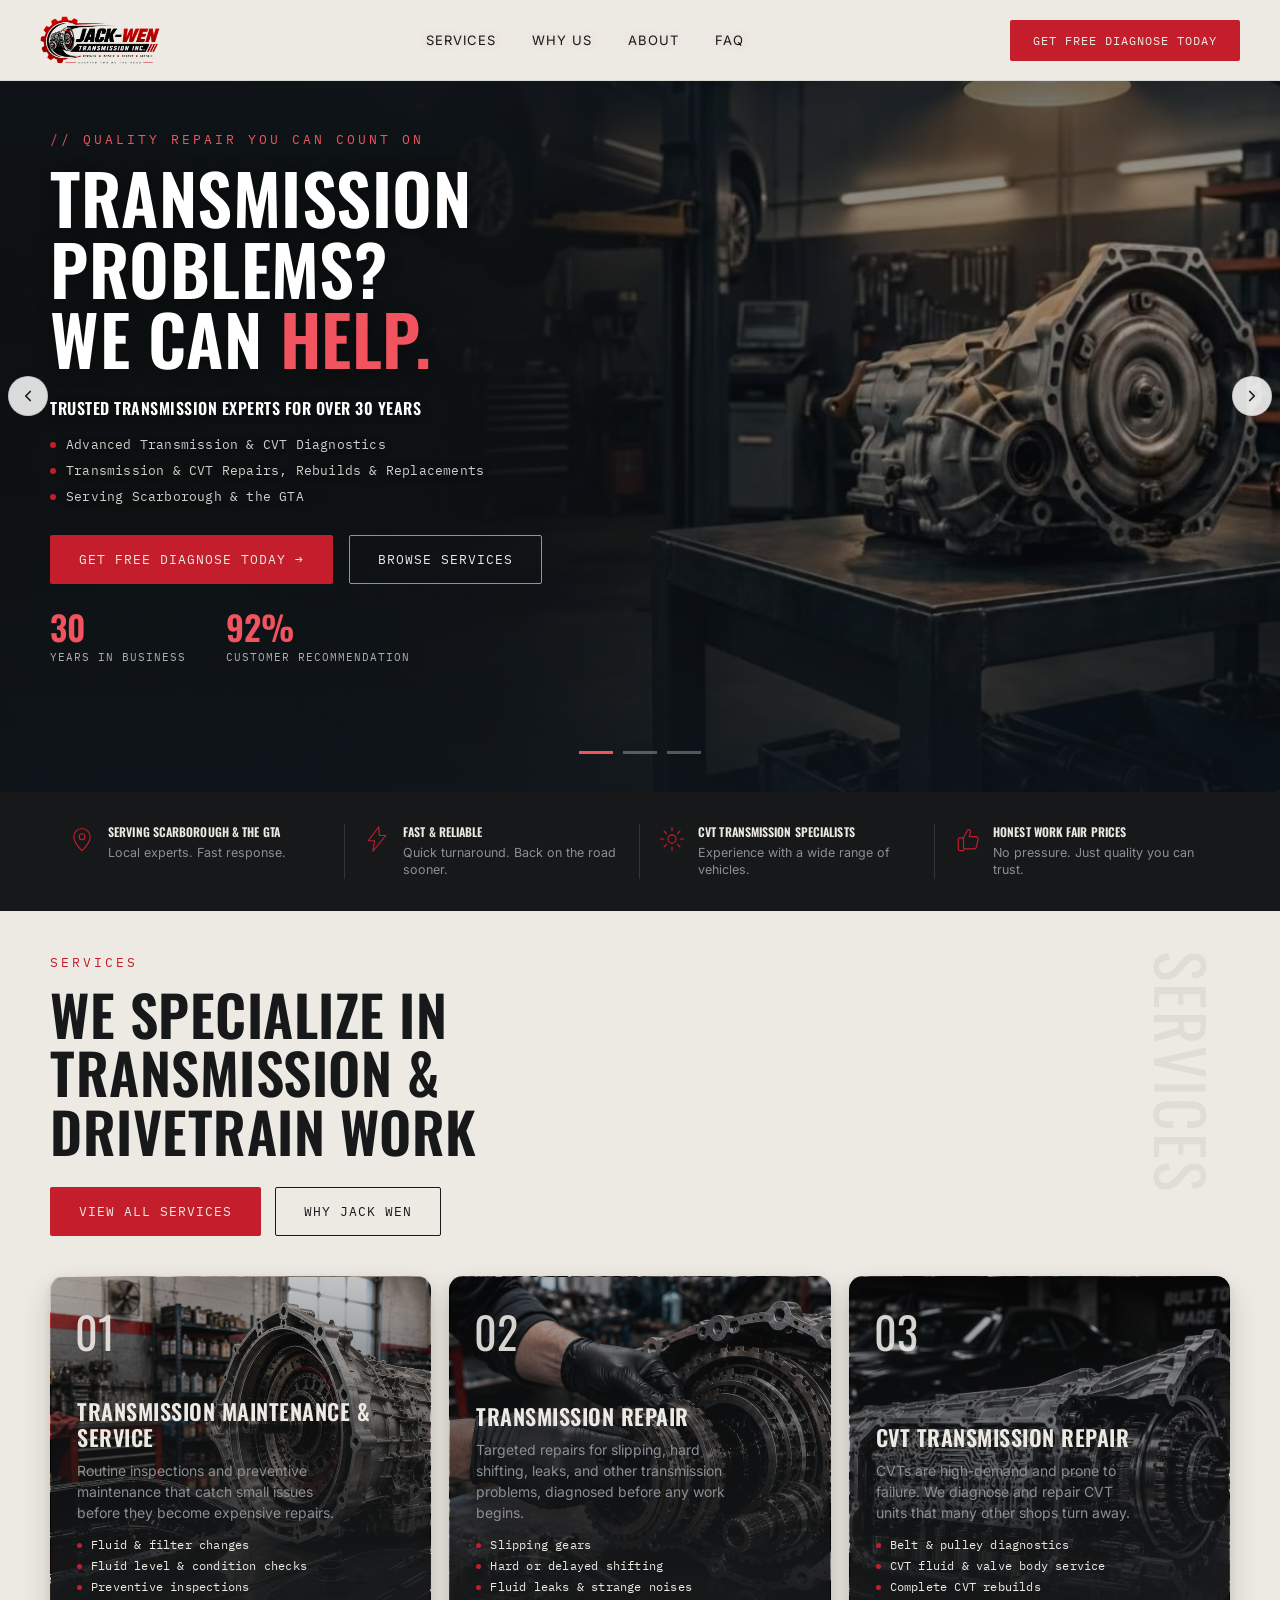
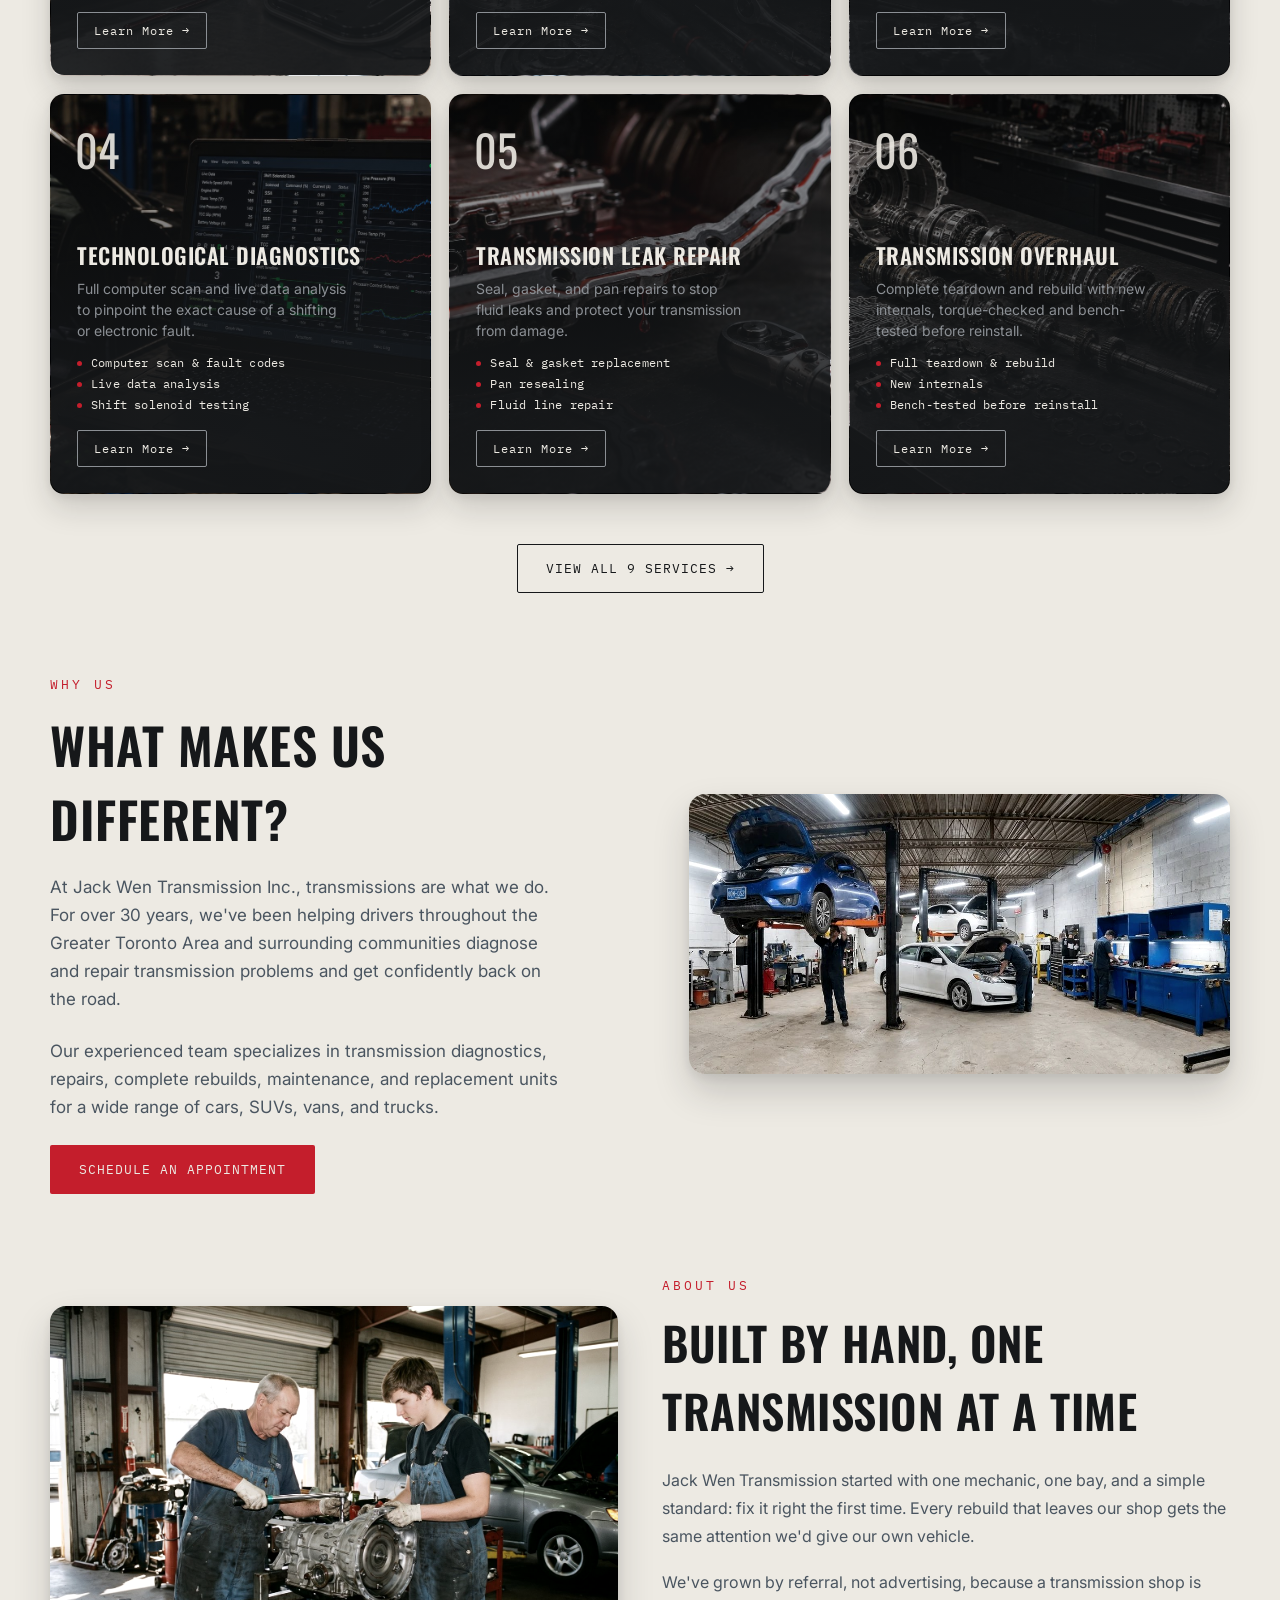
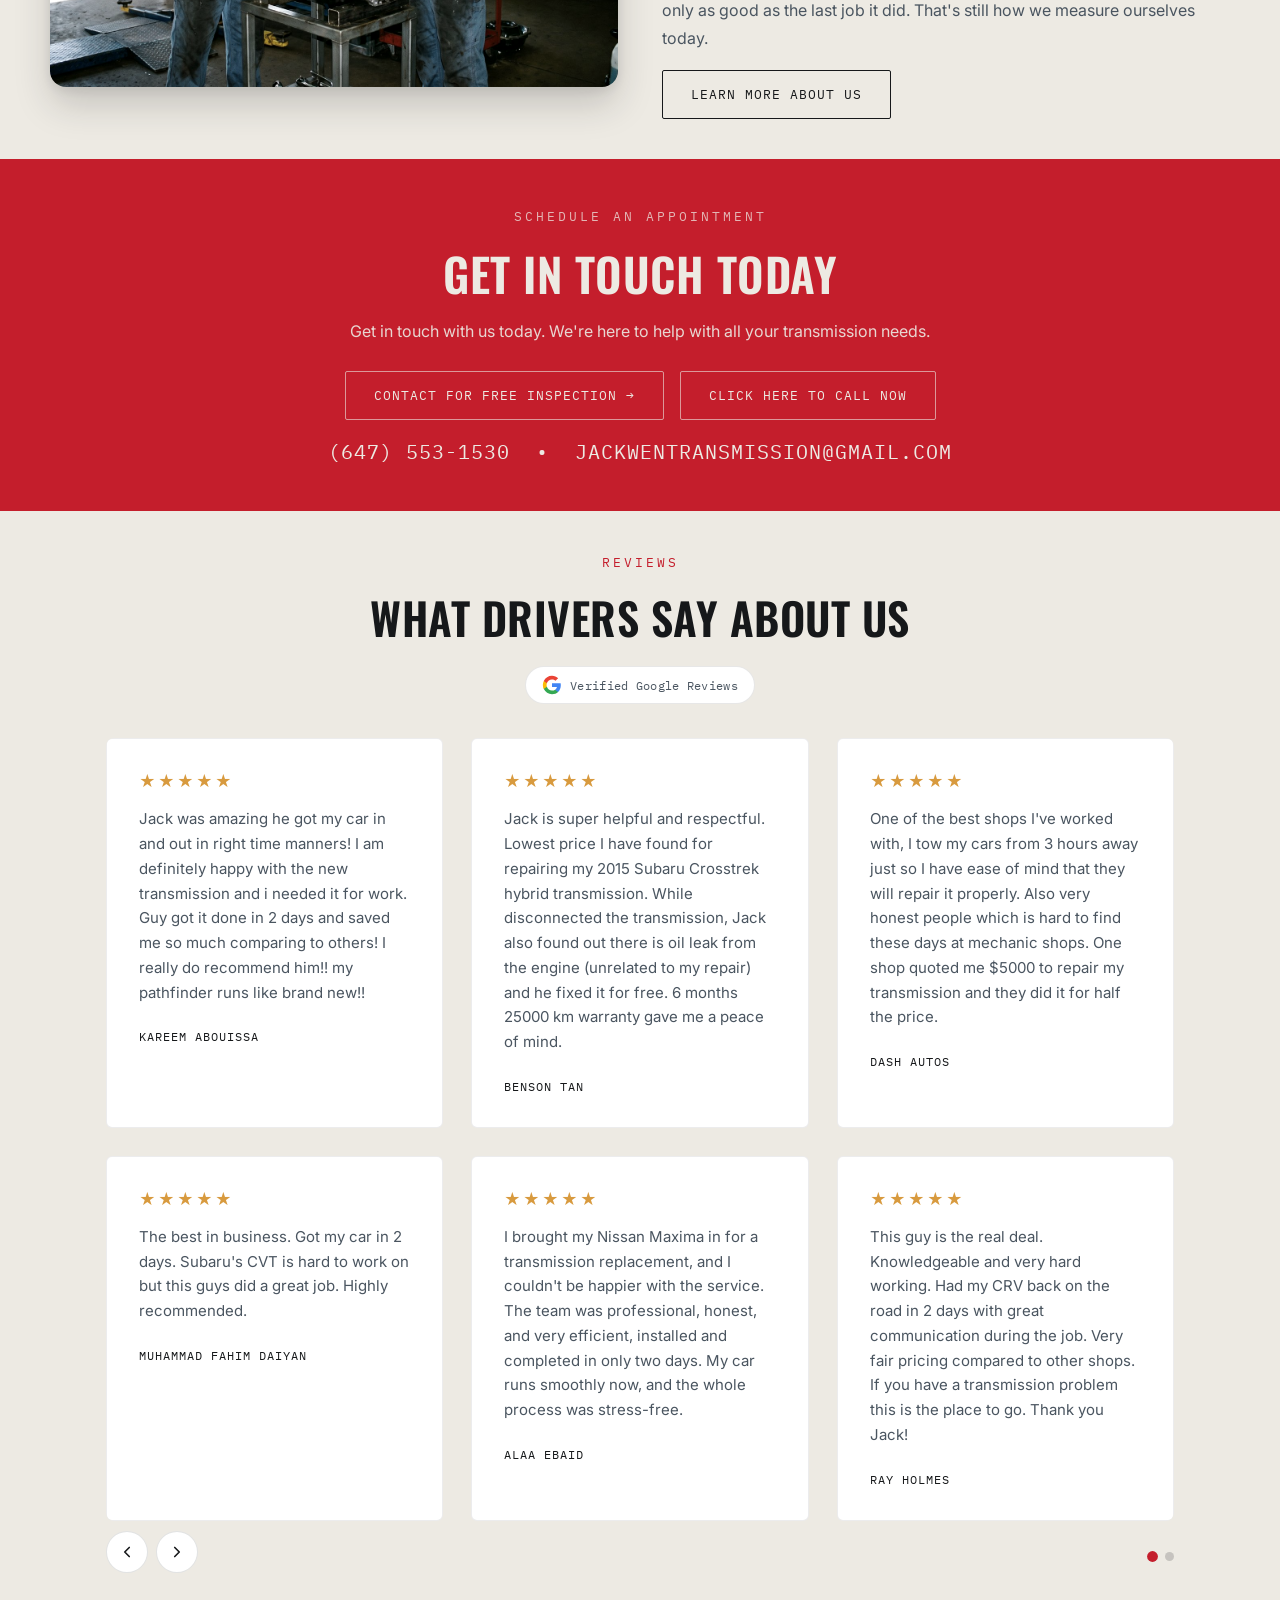
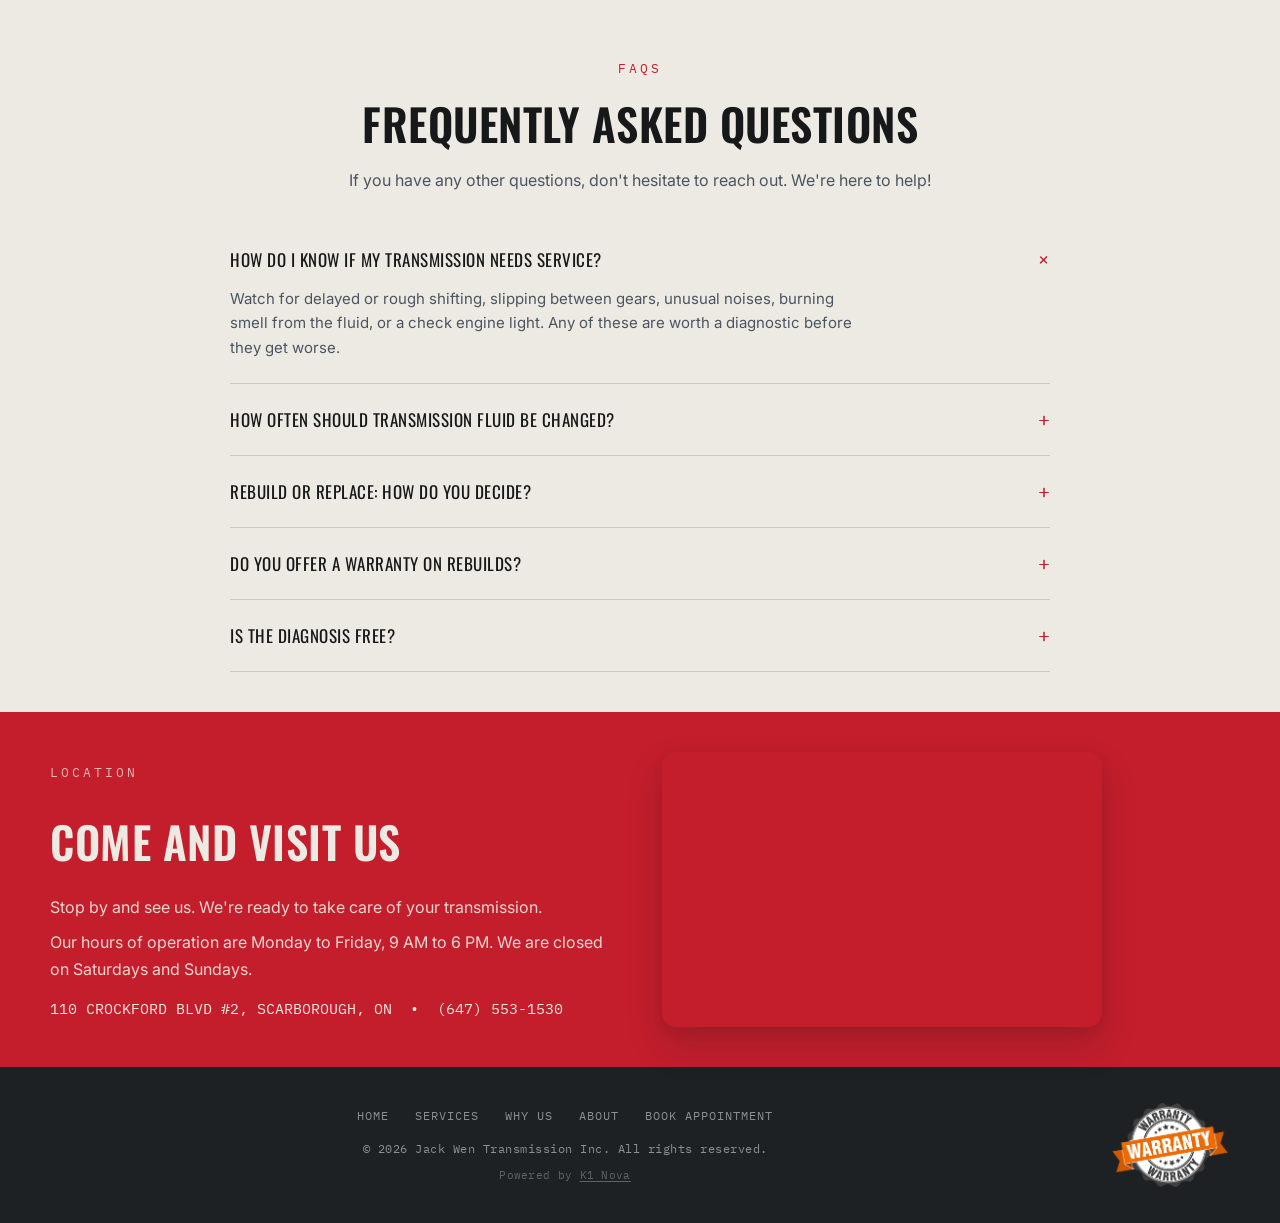
==== index.html @ d297a577 "Redesign trust strip: dark divider layout with icon + heading + description Replaces the red-boxed t" ====
<!DOCTYPE html>
<html lang="en">
<head>
<meta charset="UTF-8">
<meta name="viewport" content="width=device-width, initial-scale=1.0">
<title>Jack Wen Transmission Inc. | Transmission Repair in Scarborough &amp; the GTA</title>
<meta name="description" content="Jack Wen Transmission Inc. provides expert transmission diagnostics, repair, and rebuilds in Scarborough and across the Greater Toronto Area. Over 30 years of trusted service with an in-house warranty.">
<link rel="preconnect" href="https://fonts.googleapis.com">
<link href="https://fonts.googleapis.com/css2?family=Oswald:wght@500;600;700&family=Inter:wght@400;500;600&family=IBM+Plex+Mono:wght@400;500;600&display=swap" rel="stylesheet">
<link rel="stylesheet" href="css/style.css?v=31">
</head>
<body class="home">

<header>
  <div class="logo-mini">
    <a href="index.html"><img src="assets/logo.png" alt="Jack Wen Transmission Inc." class="logo-img"></a>
  </div>
  <nav class="navlinks">
    <a class="navlink" href="services.html">Services</a>
    <a class="navlink" href="why-us.html">Why Us</a>
    <a class="navlink" href="about.html">About</a>
    <a class="navlink" href="#faq">FAQ</a>
      <a class="navlink navlink-cta" href="book-appointment.html">Get Free Diagnose Today</a>
  </nav>
  <a class="btn btn-primary" href="book-appointment.html">Get Free Diagnose Today</a>
  <button class="menu-toggle" aria-label="Toggle menu" aria-expanded="false"><span></span><span></span><span></span></button>
</header>

<!-- ================= HERO ================= -->
<section class="hero">
  <!-- Hero background video: mobile portrait / desktop landscape -->
  <div class="hero-media" aria-hidden="true">
    <video class="hero-video" id="heroVideo"
           autoplay muted loop playsinline webkit-playsinline
           preload="auto" disablepictureinpicture
           poster="assets/hero/jackwen-hero-desktop-poster.jpg">
      <source src="videos/jackwen-hero-mobile.mp4" media="(max-width: 900px) and (orientation: portrait)" type="video/mp4">
      <source src="videos/jackwen-hero-desktop.mp4" type="video/mp4">
    </video>
    <div class="hero-overlay"></div>
  </div>

  <div class="hero-slides">
    <!-- SLIDE 1 — Intro -->
    <div class="hero-slide active">
      <div class="hero-inner">
        <div>
          <span class="eyebrow">// Quality Repair You Can Count On</span>
          <h1 class="hero-title">Transmission problems?<br>We can <span class="accent">help.</span></h1>
          <p class="hero-subtitle">Trusted Transmission Experts For Over 30 Years</p>
          <ul class="hero-bullets">
            <li>Advanced Transmission &amp; CVT Diagnostics</li>
            <li>Transmission &amp; CVT Repairs, Rebuilds &amp; Replacements</li>
            <li>Serving Scarborough &amp; the GTA</li>
          </ul>
          <div class="cta-row">
            <a href="book-appointment.html" class="btn btn-primary">Get Free Diagnose Today &rarr;</a>
            <a href="services.html" class="btn btn-ghost-dark">Browse Services</a>
          </div>
          <div class="hero-stats">
            <div><span class="hero-stat-num">30</span><span class="hero-stat-label">Years in Business</span></div>
            <div><span class="hero-stat-num">92%</span><span class="hero-stat-label">Customer Recommendation</span></div>
          </div>
        </div>
        <div class="stage"></div>
      </div>
    </div>

    <!-- SLIDE 2 — Expert Service -->
    <div class="hero-slide">
      <div class="hero-inner stack">
        <div>
          <span class="eyebrow">// Expert Service</span>
          <h1 class="hero-title">Transmission repairs.<br>Done <span class="accent">right.</span></h1>
          <div class="cta-row">
            <a href="book-appointment.html" class="btn btn-primary">Schedule an Appointment &rarr;</a>
            <a href="services.html" class="btn btn-ghost-dark">Browse Services</a>
          </div>
        </div>
        <div class="hero-points">
          <div class="hero-point">
            <span class="icon"><svg viewBox="0 0 48 48" fill="none" stroke="currentColor" stroke-width="2" stroke-linecap="round" stroke-linejoin="round"><circle cx="24" cy="24" r="18"/><path d="M24 14v10l7 5"/></svg></span>
            <div>
              <h3>30+ Years in the Industry</h3>
              <p>Three decades of hands-on transmission expertise, refined in our own shop.</p>
            </div>
          </div>
          <div class="hero-point">
            <span class="icon"><svg viewBox="0 0 48 48" fill="none" stroke="currentColor" stroke-width="2" stroke-linecap="round" stroke-linejoin="round"><path d="M8 28l3-9a4 4 0 0 1 4-3h18a4 4 0 0 1 4 3l3 9"/><rect x="6" y="28" width="36" height="9" rx="2"/><circle cx="14" cy="37" r="3"/><circle cx="34" cy="37" r="3"/></svg></span>
            <div>
              <h3>All Makes, Models &amp; CVTs</h3>
              <p>Domestic, import, gas, diesel, or CVT. CVTs are high-demand and prone to failure, we specialize in the repairs other shops turn away.</p>
            </div>
          </div>
          <div class="hero-point">
            <span class="icon"><img src="assets/icons/diagnose-icon.png" alt="" class="icon-img"></span>
            <div>
              <h3>Free Diagnosis</h3>
              <p>Every visit starts with a free, no-obligation diagnosis before we recommend any work.</p>
            </div>
          </div>
        </div>
      </div>
    </div>

    <!-- SLIDE 3 — Warranty -->
    <div class="hero-slide">
      <div class="hero-inner stack">
        <img src="assets/badges/warranty-badge.webp" alt="Warranty Badge" class="warranty-badge">
        <div>
          <span class="eyebrow">// Warranty</span>
          <h1 class="hero-title">Work we're proud<br>to stand <span class="accent">behind.</span></h1>
          <p class="hero-subtitle">In-House Warranty. Real Peace of Mind.</p>
          <ul class="hero-bullets">
            <li>Warranty-Backed Transmission Repairs</li>
            <li>Quality Parts &amp; Professional Workmanship</li>
            <li>6-Month / 25,000 KM Warranty Included with Transmission Work</li>
            <li><strong>Ask About Our Extended Warranty Options</strong></li>
          </ul>
          <div class="cta-row">
            <a href="book-appointment.html" class="btn btn-primary">Schedule an Appointment &rarr;</a>
            <a href="services.html" class="btn btn-ghost-dark">Browse Services</a>
          </div>
        </div>
        <div class="hero-points compact">
          <div class="hero-point">
            <span class="icon"><svg viewBox="0 0 48 48" fill="none" stroke="currentColor" stroke-width="2" stroke-linecap="round" stroke-linejoin="round"><path d="M13 6h16l6 6v30a2 2 0 0 1-2 2H13a2 2 0 0 1-2-2V8a2 2 0 0 1 2-2z"/><path d="M29 6v6h6M17 24h14M17 30h14M17 18h7"/></svg></span>
            <div>
              <h3>6 Months / 25,000 KM</h3>
              <p>Standard written warranty on every rebuild.</p>
            </div>
          </div>
          <div class="hero-point">
            <span class="icon"><svg viewBox="0 0 48 48" fill="none" stroke="currentColor" stroke-width="2" stroke-linecap="round" stroke-linejoin="round"><path d="M24 5l15 6v11c0 10-6.5 17-15 21-8.5-4-15-11-15-21V11z"/><path d="M17 24l5 5 9-10"/></svg></span>
            <div>
              <h3>Up to 5 Yrs / 250,000 KM</h3>
              <p>Extended coverage available on request.</p>
            </div>
          </div>
          <div class="hero-point">
            <span class="icon"><svg viewBox="0 0 48 48" fill="none" stroke="currentColor" stroke-width="2" stroke-linecap="round" stroke-linejoin="round"><path d="M4 24s7-13 20-13 20 13 20 13-7 13-20 13S4 24 4 24z"/><circle cx="24" cy="24" r="5"/></svg></span>
            <div>
              <h3>No Surprises</h3>
              <p>Coverage reviewed before any work begins.</p>
            </div>
          </div>
        </div>
      </div>
    </div>
  </div>

  <button class="hero-arrow prev" aria-label="Previous slide"><svg viewBox="0 0 24 24" fill="none" stroke="currentColor" stroke-width="2.2" stroke-linecap="round" stroke-linejoin="round"><path d="M15 6l-6 6 6 6"/></svg></button>
  <button class="hero-arrow next" aria-label="Next slide"><svg viewBox="0 0 24 24" fill="none" stroke="currentColor" stroke-width="2.2" stroke-linecap="round" stroke-linejoin="round"><path d="M9 6l6 6-6 6"/></svg></button>

  <div class="hero-dots">
    <button class="hero-dot active" data-slide="0" aria-label="Slide 1: Introduction"></button>
    <button class="hero-dot" data-slide="1" aria-label="Slide 2: Expert Service"></button>
    <button class="hero-dot" data-slide="2" aria-label="Slide 3: Warranty"></button>
  </div>
</section>

<div class="trust-strip">
  <div class="wrap trust-strip-grid">
    <div class="trust-item">
      <span class="icon"><svg viewBox="0 0 48 48" fill="none" stroke="currentColor" stroke-width="2" stroke-linecap="round" stroke-linejoin="round"><path d="M24 44s14-12.5 14-24A14 14 0 0 0 10 20c0 11.5 14 24 14 24z"/><circle cx="24" cy="20" r="5"/></svg></span>
      <div>
        <h3>Serving Scarborough &amp; the GTA</h3>
        <p>Local experts. Fast response.</p>
      </div>
    </div>
    <div class="trust-item">
      <span class="icon"><svg viewBox="0 0 48 48" fill="none" stroke="currentColor" stroke-width="2" stroke-linecap="round" stroke-linejoin="round"><path d="M27 3L9 27h11l-3 18 22-27H28l-1-15z"/></svg></span>
      <div>
        <h3>Fast &amp; Reliable</h3>
        <p>Quick turnaround. Back on the road sooner.</p>
      </div>
    </div>
    <div class="trust-item">
      <span class="icon"><svg viewBox="0 0 48 48" fill="none" stroke="currentColor" stroke-width="2" stroke-linecap="round" stroke-linejoin="round"><circle cx="24" cy="24" r="7"/><path d="M24 4v6M24 38v6M44 24h-6M10 24H4M37.6 10.4l-4.2 4.2M14.6 33.4l-4.2 4.2M37.6 37.6l-4.2-4.2M14.6 14.6l-4.2-4.2"/></svg></span>
      <div>
        <h3>CVT Transmission Specialists</h3>
        <p>Experience with a wide range of vehicles.</p>
      </div>
    </div>
    <div class="trust-item">
      <span class="icon"><svg viewBox="0 0 48 48" fill="none" stroke="currentColor" stroke-width="2" stroke-linecap="round" stroke-linejoin="round"><path d="M18 44h-6a3 3 0 0 1-3-3V25a3 3 0 0 1 3-3h6M18 22l7-13a3 3 0 0 1 5 3l-2 8h11a4 4 0 0 1 4 5l-3 13a4 4 0 0 1-4 3H18V22z"/></svg></span>
      <div>
        <h3>Honest Work Fair Prices</h3>
        <p>No pressure. Just quality you can trust.</p>
      </div>
    </div>
  </div>
</div>

<!-- ================= SERVICES ================= -->
<section class="section-light" id="services">
  <div class="wrap">
    <div class="services-head">
      <div>
        <span class="eyebrow">Services</span>
        <h2>We specialize in transmission &amp; drivetrain work</h2>
        <div class="btn-row">
          <a href="services.html" class="btn btn-primary">View All Services</a>
          <a href="why-us.html" class="btn btn-ghost-dark">Why Jack Wen</a>
        </div>
      </div>
      <div class="side-label">SERVICES</div>
    </div>

    <div class="service-grid">
      <div class="service-card" style="background-image:url('assets/services/maintenance.jpg')">
        <div class="num">01</div>
        <div class="content">
          <h3>Transmission Maintenance &amp; Service</h3>
          <p>Routine inspections and preventive maintenance that catch small issues before they become expensive repairs.</p>
          <ul class="bullets">
            <li>Fluid &amp; filter changes</li>
            <li>Fluid level &amp; condition checks</li>
            <li>Preventive inspections</li>
          </ul>
          <a class="learn" href="services.html">Learn More &rarr;</a>
        </div>
      </div>
      <div class="service-card" style="background-image:url('assets/services/repair.jpg')">
        <div class="num">02</div>
        <div class="content">
          <h3>Transmission Repair</h3>
          <p>Targeted repairs for slipping, hard shifting, leaks, and other transmission problems, diagnosed before any work begins.</p>
          <ul class="bullets">
            <li>Slipping gears</li>
            <li>Hard or delayed shifting</li>
            <li>Fluid leaks &amp; strange noises</li>
          </ul>
          <a class="learn" href="services.html">Learn More &rarr;</a>
        </div>
      </div>
      <div class="service-card" style="background-image:url('assets/services/performance.jpg')">
        <div class="num">03</div>
        <div class="content">
          <h3>CVT Transmission Repair</h3>
          <p>CVTs are high-demand and prone to failure. We diagnose and repair CVT units that many other shops turn away.</p>
          <ul class="bullets">
            <li>Belt &amp; pulley diagnostics</li>
            <li>CVT fluid &amp; valve body service</li>
            <li>Complete CVT rebuilds</li>
          </ul>
          <a class="learn" href="services.html">Learn More &rarr;</a>
        </div>
      </div>
      <div class="service-card" style="background-image:url('assets/services/diagnostics.jpg')">
        <div class="num">04</div>
        <div class="content">
          <h3>Technological Diagnostics</h3>
          <p>Full computer scan and live data analysis to pinpoint the exact cause of a shifting or electronic fault.</p>
          <ul class="bullets">
            <li>Computer scan &amp; fault codes</li>
            <li>Live data analysis</li>
            <li>Shift solenoid testing</li>
          </ul>
          <a class="learn" href="services.html">Learn More &rarr;</a>
        </div>
      </div>
      <div class="service-card" style="background-image:url('assets/services/leak-repair.jpg')">
        <div class="num">05</div>
        <div class="content">
          <h3>Transmission Leak Repair</h3>
          <p>Seal, gasket, and pan repairs to stop fluid leaks and protect your transmission from damage.</p>
          <ul class="bullets">
            <li>Seal &amp; gasket replacement</li>
            <li>Pan resealing</li>
            <li>Fluid line repair</li>
          </ul>
          <a class="learn" href="services.html">Learn More &rarr;</a>
        </div>
      </div>
      <div class="service-card" style="background-image:url('assets/services/overhaul.jpg')">
        <div class="num">06</div>
        <div class="content">
          <h3>Transmission Overhaul</h3>
          <p>Complete teardown and rebuild with new internals, torque-checked and bench-tested before reinstall.</p>
          <ul class="bullets">
            <li>Full teardown &amp; rebuild</li>
            <li>New internals</li>
            <li>Bench-tested before reinstall</li>
          </ul>
          <a class="learn" href="services.html">Learn More &rarr;</a>
        </div>
      </div>
    </div>
    <div style="text-align:center; margin-top:50px;">
      <a href="services.html" class="btn btn-ghost-dark">View All 9 Services &rarr;</a>
    </div>
  </div>
</section>

<!-- ================= WHY US ================= -->
<section class="why-section" id="why">
  <div class="wrap">
    <div class="why-grid">
      <div class="why-inner">
        <span class="eyebrow">Why Us</span>
        <h2>What makes us different?</h2>
        <p>At Jack Wen Transmission Inc., transmissions are what we do. For over 30 years, we've been helping drivers throughout the Greater Toronto Area and surrounding communities diagnose and repair transmission problems and get confidently back on the road.</p>
        <p>Our experienced team specializes in transmission diagnostics, repairs, complete rebuilds, maintenance, and replacement units for a wide range of cars, SUVs, vans, and trucks.</p>
        <a href="book-appointment.html" class="btn btn-primary">Schedule an Appointment</a>
      </div>
      <div class="why-photo">
        <img src="assets/about/shop-bay.jpg" alt="Jack Wen Transmission shop bay with vehicles on lifts">
      </div>
    </div>
  </div>
</section>

<!-- ================= ABOUT ================= -->
<section class="about" id="about">
  <div class="wrap about-grid">
    <img src="assets/about/team.jpg" alt="Jack Wen Transmission mechanics working on a transmission">
    <div>
      <span class="eyebrow">About Us</span>
      <h2>Built by hand, one transmission at a time</h2>
      <p>Jack Wen Transmission started with one mechanic, one bay, and a simple standard: fix it right the first time. Every rebuild that leaves our shop gets the same attention we'd give our own vehicle.</p>
      <p>We've grown by referral, not advertising, because a transmission shop is only as good as the last job it did. That's still how we measure ourselves today.</p>
      <a href="about.html" class="btn btn-ghost-dark">Learn More About Us</a>
    </div>
  </div>
</section>

<!-- ================= CTA STRIP ================= -->
<section class="cta-strip" id="contact">
  <div class="wrap">
    <span class="eyebrow">Schedule an Appointment</span>
    <h2>Get in touch today</h2>
    <p>Get in touch with us today. We're here to help with all your transmission needs.</p>
    <div class="cta-row" style="justify-content:center;">
      <a href="book-appointment.html" class="btn btn-ghost-light">Contact for Free Inspection &rarr;</a>
      <a href="tel:+16475531530" class="btn btn-ghost-light">Click Here to Call Now</a>
    </div>
    <span class="phone">(647) 553-1530 &nbsp;&bull;&nbsp; JACKWENTRANSMISSION@GMAIL.COM</span>
  </div>
</section>

<!-- ================= REVIEWS ================= -->
<section class="reviews">
  <div class="wrap">
    <div class="reviews-head">
      <span class="eyebrow">Reviews</span>
      <h2>What drivers say about us</h2>
      <div class="google-badge">
        <svg viewBox="0 0 48 48" width="20" height="20"><path fill="#4285F4" d="M45.12 24.5c0-1.56-.14-3.06-.4-4.5H24v8.51h11.84c-.51 2.75-2.06 5.08-4.39 6.64v5.52h7.11c4.16-3.83 6.56-9.47 6.56-16.17z"/><path fill="#34A853" d="M24 46c5.94 0 10.92-1.97 14.56-5.33l-7.11-5.52c-1.97 1.32-4.49 2.1-7.45 2.1-5.73 0-10.58-3.87-12.31-9.07H4.34v5.7C7.96 41.07 15.4 46 24 46z"/><path fill="#FBBC05" d="M11.69 28.18C11.25 26.86 11 25.45 11 24s.25-2.86.69-4.18v-5.7H4.34C2.85 17.09 2 20.45 2 24s.85 6.91 2.34 9.88l7.35-5.7z"/><path fill="#EA4335" d="M24 10.75c3.23 0 6.13 1.11 8.41 3.29l6.31-6.31C34.91 4.18 29.93 2 24 2 15.4 2 7.96 6.93 4.34 14.12l7.35 5.7c1.73-5.2 6.58-9.07 12.31-9.07z"/></svg>
        <span>Verified Google Reviews</span>
      </div>
    </div>
    <div class="reviews-slider">
      <div class="reviews-track">
        <div class="reviews-slide active">
          <div class="reviews-grid">
            <div class="review-card">
              <div class="stars">&#9733;&#9733;&#9733;&#9733;&#9733;</div>
              <p>Jack was amazing he got my car in and out in right time manners! I am definitely happy with the new transmission and i needed it for work. Guy got it done in 2 days and saved me so much comparing to others! I really do recommend him!! my pathfinder runs like brand new!!</p>
              <span class="reviewer">Kareem Abouissa</span>
            </div>
            <div class="review-card">
              <div class="stars">&#9733;&#9733;&#9733;&#9733;&#9733;</div>
              <p>Jack is super helpful and respectful. Lowest price I have found for repairing my 2015 Subaru Crosstrek hybrid transmission. While disconnected the transmission, Jack also found out there is oil leak from the engine (unrelated to my repair) and he fixed it for free. 6 months 25000 km warranty gave me a peace of mind.</p>
              <span class="reviewer">Benson Tan</span>
            </div>
            <div class="review-card">
              <div class="stars">&#9733;&#9733;&#9733;&#9733;&#9733;</div>
              <p>One of the best shops I've worked with, I tow my cars from 3 hours away just so I have ease of mind that they will repair it properly. Also very honest people which is hard to find these days at mechanic shops. One shop quoted me $5000 to repair my transmission and they did it for half the price.</p>
              <span class="reviewer">Dash Autos</span>
            </div>
            <div class="review-card">
              <div class="stars">&#9733;&#9733;&#9733;&#9733;&#9733;</div>
              <p>The best in business. Got my car in 2 days. Subaru's CVT is hard to work on but this guys did a great job. Highly recommended.</p>
              <span class="reviewer">Muhammad Fahim Daiyan</span>
            </div>
            <div class="review-card">
              <div class="stars">&#9733;&#9733;&#9733;&#9733;&#9733;</div>
              <p>I brought my Nissan Maxima in for a transmission replacement, and I couldn't be happier with the service. The team was professional, honest, and very efficient, installed and completed in only two days. My car runs smoothly now, and the whole process was stress-free.</p>
              <span class="reviewer">Alaa Ebaid</span>
            </div>
            <div class="review-card">
              <div class="stars">&#9733;&#9733;&#9733;&#9733;&#9733;</div>
              <p>This guy is the real deal. Knowledgeable and very hard working. Had my CRV back on the road in 2 days with great communication during the job. Very fair pricing compared to other shops. If you have a transmission problem this is the place to go. Thank you Jack!</p>
              <span class="reviewer">Ray Holmes</span>
            </div>
          </div>
        </div>
        <div class="reviews-slide">
          <div class="reviews-grid">
            <div class="review-card">
              <div class="stars">&#9733;&#9733;&#9733;&#9733;&#9733;</div>
              <p>Looking for a replacement or rebuild of our transmission and was getting pricing starting at $4500 to over $7000. Jack was able to rebuild it for around $3000. Fantastic service, always responsive to calls.</p>
              <span class="reviewer">Computer Doctors on Call Ltd.</span>
            </div>
            <div class="review-card">
              <div class="stars">&#9733;&#9733;&#9733;&#9733;&#9733;</div>
              <p>Jack is a very trustworthy individual! I had brought in my Toyota CHR which I had replaced my transmission with another company but still had issues. After getting it replaced again with Jack, my car has no more issues. He had even offered me warranty and a very reasonable price. I totally recommend anyone to go see Jack as quality is guaranteed.</p>
              <span class="reviewer">Sangar Somu</span>
            </div>
            <div class="review-card">
              <div class="stars">&#9733;&#9733;&#9733;&#9733;&#9733;</div>
              <p>Best transmission shop I've dealt with. When I needed a new transmission for my Honda, they kept me updated every step of the way with constant reassurance and clear communication. They got the job done fast and properly. Honestly, this is the best team out there.</p>
              <span class="reviewer">Armaan Khokhar</span>
            </div>
            <div class="review-card">
              <div class="stars">&#9733;&#9733;&#9733;&#9733;&#9733;</div>
              <p>I towed my car from Ottawa to Scarborough, with hesitation and doubt. But I was wrong and they called me in 2 days and my car was done and ready for pick up. It's been 4 months now and my car is driving like new still. Thank you and highly recommend this garage.</p>
              <span class="reviewer">Cerisse Pradas</span>
            </div>
            <div class="review-card">
              <div class="stars">&#9733;&#9733;&#9733;&#9733;&#9733;</div>
              <p>Jack is amazing to deal with, I had a whole situation where I got the transmission rebuilt and still had codes. Jack was able to figure it's the ECM, and I had a very unique 2004 Lexus LS430. The ECM was impossible to get, but Jack took care of it and got my car fixed. 100% recommend.</p>
              <span class="reviewer">Anmol Pathan</span>
            </div>
            <div class="review-card">
              <div class="stars">&#9733;&#9733;&#9733;&#9733;&#9733;</div>
              <p>Dealing online from Ottawa to have my Toyota 4Runner transmission replaced, they were very helpful, had my car towed there with minimum cost, and the shop is very knowledgeable and professional. The garage is very clean and the mechanics work very efficiently. Highly recommended!</p>
              <span class="reviewer">Vu Kieu</span>
            </div>
          </div>
        </div>
      </div>
      <button class="reviews-arrow prev" aria-label="Previous reviews"><svg viewBox="0 0 24 24" fill="none" stroke="currentColor" stroke-width="2.2" stroke-linecap="round" stroke-linejoin="round"><path d="M15 6l-6 6 6 6"/></svg></button>
      <button class="reviews-arrow next" aria-label="Next reviews"><svg viewBox="0 0 24 24" fill="none" stroke="currentColor" stroke-width="2.2" stroke-linecap="round" stroke-linejoin="round"><path d="M9 6l6 6-6 6"/></svg></button>
      <div class="reviews-dots">
        <button class="reviews-dot active" data-slide="0" aria-label="Reviews page 1"></button>
        <button class="reviews-dot" data-slide="1" aria-label="Reviews page 2"></button>
      </div>
    </div>
  </div>
</section>

<!-- ================= FAQ ================= -->
<section class="faq" id="faq">
  <div class="wrap">
    <div class="faq-head">
      <span class="eyebrow">FAQs</span>
      <h2>Frequently asked questions</h2>
      <p>If you have any other questions, don't hesitate to reach out. We're here to help!</p>
    </div>
    <div class="faq-list">
      <div class="faq-item open">
        <div class="faq-q"><span>How do I know if my transmission needs service?</span><span class="plus">+</span></div>
        <div class="faq-a"><p>Watch for delayed or rough shifting, slipping between gears, unusual noises, burning smell from the fluid, or a check engine light. Any of these are worth a diagnostic before they get worse.</p></div>
      </div>
      <div class="faq-item">
        <div class="faq-q"><span>How often should transmission fluid be changed?</span><span class="plus">+</span></div>
        <div class="faq-a"><p>Most vehicles need a fluid change every 50,000 to 100,000 km, but it varies by make, model, and driving conditions. Check your owner's manual or ask us to check your specific interval.</p></div>
      </div>
      <div class="faq-item">
        <div class="faq-q"><span>Rebuild or replace: how do you decide?</span><span class="plus">+</span></div>
        <div class="faq-a"><p>It depends on the extent of the damage, your vehicle's age and value, and cost comparison. We'll walk you through both options with real numbers before any work starts.</p></div>
      </div>
      <div class="faq-item">
        <div class="faq-q"><span>Do you offer a warranty on rebuilds?</span><span class="plus">+</span></div>
        <div class="faq-a"><p>Yes, every rebuild comes with a written 6 months / 25,000 km parts and labor warranty, standard. We guarantee our service and work, and extended coverage up to 5 years / 250,000 km is available for added peace of mind.</p></div>
      </div>
      <div class="faq-item">
        <div class="faq-q"><span>Is the diagnosis free?</span><span class="plus">+</span></div>
        <div class="faq-a"><p>Yes, every visit starts with a free, no-obligation diagnosis. We identify the problem and explain your options before any work ever begins.</p></div>
      </div>
    </div>
  </div>
</section>

<!-- ================= LOCATION ================= -->
<section class="location">
  <div class="wrap location-grid">
    <div class="location-copy">
      <span class="eyebrow">Location</span>
      <h2>Come and visit us</h2>
      <p>Stop by and see us. We're ready to take care of your transmission.</p>
      <p>Our hours of operation are Monday to Friday, 9 AM to 6 PM. We are closed on Saturdays and Sundays.</p>
      <div class="addr">110 CROCKFORD BLVD #2, SCARBOROUGH, ON &nbsp;&bull;&nbsp; (647) 553-1530</div>
    </div>
    <div class="map-embed">
      <iframe src="https://www.google.com/maps/embed?pb=!1m18!1m12!1m3!1d6380.250956391707!2d-79.2908175!3d43.744367200000006!2m3!1f0!2f0!3f0!3m2!1i1024!2i768!4f13.1!3m3!1m2!1s0x89d4cdfffa9256d7%3A0x70da07382c6c165b!2s110%20Crockford%20Blvd%20%232%2C%20Scarborough%2C%20ON%20M1R%203C3!5e1!3m2!1sen!2sca!4v1787173967668!5m2!1sen!2sca" style="border:0;" allowfullscreen="" loading="lazy" referrerpolicy="strict-origin-when-cross-origin" title="Jack Wen Transmission Inc. location map"></iframe>
    </div>
  </div>
</section>

<footer>
  <div class="wrap footer-inner">
    <div class="footer-main">
      <div class="footer-links">
        <a href="index.html">Home</a>
        <a href="services.html">Services</a>
        <a href="why-us.html">Why Us</a>
        <a href="about.html">About</a>
        <a href="book-appointment.html">Book Appointment</a>
      </div>
      <div>&copy; 2026 Jack Wen Transmission Inc. All rights reserved.</div>
      <div class="footer-credit">Powered by <a href="https://k1nova.com" target="_blank" rel="noopener noreferrer">K1 Nova</a></div>
    </div>
    <img src="assets/badges/warranty-badge.webp" alt="Warranty Badge" class="footer-badge">
  </div>
</footer>

<script src="js/header.js?v=3"></script>
<script src="js/reveal.js"></script>
<script src="js/hero-slider.js?v=3"></script>
<script src="js/reviews-slider.js"></script>
<script src="js/script.js?v=3"></script>
</body>
</html>
---- css/style.css ----
:root{
    --graphite:#16181A;
    --graphite-2:#1E2124;
    --chrome:#EDEAE3;
    --red:#C41E2C;
    --amber:#D89A3E;
    --steel:#4A5560;
    --steel-light:#8B8F94;
  }
  *{box-sizing:border-box; margin:0; padding:0;}
  html{scroll-behavior:smooth;}
  body{background:var(--chrome); color:var(--graphite); font-family:'Inter',sans-serif; overflow-x:hidden;}
  a{color:inherit; text-decoration:none;}
  img{max-width:100%; display:block;}
  h1,h2,h3{font-family:'Oswald'; font-weight:600; text-transform:uppercase; letter-spacing:0.5px;}
  .eyebrow{font-family:'IBM Plex Mono'; font-size:13px; letter-spacing:3px; text-transform:uppercase; color:var(--red); margin-bottom:14px; display:inline-block;}
  .wrap{width:100%; margin:0 auto; padding:0 50px;}
  .btn{font-family:'IBM Plex Mono'; font-size:13px; letter-spacing:1px; text-transform:uppercase; padding:15px 28px; display:inline-flex; align-items:center; gap:10px; border-radius:2px; border:1px solid transparent; cursor:pointer; transition:opacity .2s;}
  .btn:hover{opacity:0.85;}
  .btn-primary{background:var(--red); color:var(--chrome);}
  .btn-ghost-dark{border-color:var(--graphite); color:var(--graphite);}
  .btn-ghost-light{border-color:var(--steel-light); color:var(--chrome);}

  /* ---------------- HEADER ---------------- */
  header{
    position:fixed; top:0; left:0; right:0; z-index:100;
    display:grid; grid-template-columns:auto 1fr auto; align-items:center; gap:24px;
    padding:16px 40px;
    background:var(--chrome);
    border-bottom:1px solid rgba(22,24,26,0.08);
    transition:transform 0.35s ease;
  }
  header.header-hidden{transform:translateY(-100%);}
  .logo-mini{display:flex; align-items:center; gap:10px;}
  .logo-img{height:48px; width:auto;}
  nav.navlinks{display:flex; align-items:center; justify-content:center; gap:36px;}
  nav.navlinks a.navlink{font-size:13px; letter-spacing:1px; color:var(--graphite); text-transform:uppercase; text-shadow:0 0 10px rgba(196,30,44,0.18); transition:color .2s, text-shadow .2s;}
  nav.navlinks a.navlink:hover{color:var(--red); text-shadow:0 0 14px rgba(196,30,44,0.45);}
  header .btn-primary{padding:12px 22px; font-size:12px; justify-self:end;}
  .navlink-cta{display:none;}
  .menu-toggle{display:none; width:30px; height:20px; position:relative; background:none; border:none; cursor:pointer; padding:0; z-index:101;}
  .menu-toggle span{display:block; position:absolute; left:0; width:100%; height:2px; background:var(--graphite); transition:transform .25s ease, opacity .2s ease;}
  .menu-toggle span:nth-child(1){top:0;}
  .menu-toggle span:nth-child(2){top:9px;}
  .menu-toggle span:nth-child(3){top:18px;}
  .menu-toggle.active span:nth-child(1){transform:translateY(9px) rotate(45deg);}
  .menu-toggle.active span:nth-child(2){opacity:0;}
  .menu-toggle.active span:nth-child(3){transform:translateY(-9px) rotate(-45deg);}

  /* ---------------- HERO ---------------- */
  .hero{
    position:relative; min-height:88vh; background:var(--graphite); overflow:hidden;
    display:flex; align-items:center;
  }
  .hero-bg{
    position:absolute; inset:0;
    background: radial-gradient(ellipse at 78% 55%, #ffffff 0%, var(--chrome) 65%);
  }

  /* Full-bleed hero background video + readability overlay */
  .hero-media{position:absolute; inset:0; z-index:0; overflow:hidden; background:var(--graphite);}
  .hero-video{
    display:block; width:100%; height:100%;
    object-fit:cover; object-position:center center;
  }
  .hero-overlay{
    position:absolute; inset:0; pointer-events:none;
    background:
      linear-gradient(180deg, rgba(16,24,32,0.55) 0%, rgba(16,24,32,0) 30%, rgba(16,24,32,0) 62%, rgba(16,24,32,0.55) 100%),
      linear-gradient(90deg, rgba(14,16,18,0.90) 0%, rgba(14,16,18,0.80) 38%, rgba(14,16,18,0.44) 62%, rgba(14,16,18,0.32) 100%);
  }

  /* Hero copy sits on dark footage now — lift it off the background */
  .hero .eyebrow{color:#F2545F;}
  .hero h1.hero-title{color:#fff; text-shadow:0 2px 18px rgba(0,0,0,0.45);}
  .hero h1.hero-title .accent{color:#F2545F;}
  .hero .hero-subtitle{color:#fff; text-shadow:0 1px 10px rgba(0,0,0,0.4);}
  .hero .hero-sub{color:rgba(237,234,227,0.88);}
  .hero .hero-bullets li{color:rgba(237,234,227,0.88); text-shadow:0 1px 8px rgba(0,0,0,0.4);}
  .hero .hero-bullets li strong{color:#fff;}
  .hero .hero-stats .hero-stat-num{color:#F2545F;}
  .hero .hero-stats .hero-stat-label{color:rgba(237,234,227,0.72);}
  .hero .btn-ghost-dark{border-color:rgba(237,234,227,0.6); color:var(--chrome);}
  .hero .btn-ghost-dark:hover{background:rgba(237,234,227,0.12); border-color:var(--chrome);}
  .hero-inner{
    position:relative; z-index:2; width:100%; margin:0 auto; padding:0 50px;
    display:grid; grid-template-columns:1.05fr 1fr; align-items:center; gap:20px;
  }
  h1.hero-title{color:var(--graphite); font-size:clamp(42px,5.4vw,74px); line-height:1.02; margin-bottom:22px;}
  h1.hero-title .accent{color:var(--red);}
  .hero-sub{color:var(--steel); font-size:17px; line-height:1.65; max-width:440px; margin-bottom:34px;}
  .hero-subtitle{font-family:'Oswald'; font-weight:600; text-transform:uppercase; letter-spacing:0.5px; font-size:16px; color:var(--graphite); margin-bottom:16px;}
  .hero-bullets{list-style:none; margin:0 0 30px; padding:0; display:flex; flex-direction:column; gap:9px; max-width:460px;}
  .hero-bullets li{display:flex; align-items:baseline; gap:10px; font-family:'IBM Plex Mono'; font-size:13px; letter-spacing:0.2px; color:var(--steel);}
  .hero-bullets li::before{content:''; width:6px; height:6px; background:var(--red); border-radius:50%; flex-shrink:0; transform:translateY(-1px);}
  .hero-bullets li strong{font-weight:600; color:var(--graphite);}
  .cta-row{display:flex; gap:16px; flex-wrap:wrap;}
  .hero-stats{display:flex; gap:40px; margin-top:26px;}
  .hero-stats .hero-stat-num{display:block; font-family:'Oswald'; font-weight:600; font-size:34px; color:var(--red); line-height:1;}
  .hero-stats .hero-stat-label{display:block; font-family:'IBM Plex Mono'; font-size:11px; letter-spacing:1px; text-transform:uppercase; color:var(--steel); margin-top:6px;}

  .stage{position:relative; height:460px;}

  .scroll-cue{position:absolute; bottom:26px; left:50%; transform:translateX(-50%); font-family:'IBM Plex Mono'; font-size:11px; letter-spacing:2px; color:var(--steel); display:flex; flex-direction:column; align-items:center; gap:8px;}
  .scroll-cue .bar{width:1px; height:34px; background:linear-gradient(var(--red),transparent);}

  /* ---------------- HERO SLIDES (manual carousel) ---------------- */
  .hero-slide{position:absolute; inset:0; z-index:2; display:flex; align-items:center; opacity:0; visibility:hidden; transform:translateX(0); transition:opacity .6s ease, transform .6s ease;}
  .hero-slide.active{opacity:1; visibility:visible; transform:translateX(0); z-index:3;}
  .hero-slide.enter-right{visibility:visible; opacity:0; transform:translateX(70px); transition:none;}
  .hero-slide.enter-left{visibility:visible; opacity:0; transform:translateX(-70px); transition:none;}
  .hero-slide.leave-left{visibility:visible; opacity:0; transform:translateX(-70px);}
  .hero-slide.leave-right{visibility:visible; opacity:0; transform:translateX(70px);}
  @media (prefers-reduced-motion: reduce){ .hero-slide{transition:opacity .3s ease; transform:none !important;} }

  .hero-arrow{position:absolute; top:50%; transform:translateY(-50%); z-index:5; width:40px; height:40px; border-radius:50%; background:rgba(255,255,255,0.85); border:1px solid rgba(22,24,26,0.1); display:flex; align-items:center; justify-content:center; cursor:pointer; color:var(--graphite); transition:background .2s;}
  .hero-arrow:hover{background:#fff;}
  .hero-arrow svg{width:18px; height:18px;}
  .hero-arrow.prev{left:8px;}
  .hero-arrow.next{right:8px;}
  @media (max-width:900px){ .hero-arrow{width:32px; height:32px;} .hero-arrow svg{width:14px; height:14px;} .hero-arrow.prev{left:4px;} .hero-arrow.next{right:4px;} }

  .trust-strip{position:relative; background:var(--graphite); z-index:5; padding:32px 0;}
  .trust-strip-grid{display:grid; grid-template-columns:repeat(4,1fr);}
  .trust-item{display:flex; align-items:flex-start; gap:12px; padding:0 18px;}
  .trust-item:not(:last-child){border-right:1px solid rgba(237,234,227,0.14);}
  .trust-item .icon{width:28px; height:28px; color:var(--red); flex-shrink:0; margin-top:1px;}
  .trust-item .icon svg{width:100%; height:100%;}
  .trust-item h3{font-family:'Oswald'; font-weight:600; text-transform:uppercase; letter-spacing:0.1px; font-size:12px; color:var(--chrome); line-height:1.3; margin-bottom:4px; white-space:nowrap;}
  .trust-item p{font-family:'Inter'; font-size:12.5px; line-height:1.4; color:var(--steel-light); margin:0;}
  @media (max-width:900px){
    .trust-strip{padding:26px 0;}
    .trust-strip-grid{grid-template-columns:repeat(2,1fr); row-gap:24px; column-gap:10px;}
    .trust-item{padding:0 14px; border-right:none;}
    .trust-item:nth-child(odd){border-right:1px solid rgba(237,234,227,0.14);}
  }
  @media (max-width:520px){
    .trust-strip-grid{grid-template-columns:1fr; row-gap:20px;}
    .trust-item{padding:0 4px 20px; border-right:none !important; border-bottom:1px solid rgba(237,234,227,0.14);}
    .trust-item:last-child{padding-bottom:0; border-bottom:none;}
  }
  .hero-inner.stack{grid-template-columns:1fr; gap:44px;}
  .hero-inner.stack > div:first-child{max-width:640px;}
  .warranty-badge{position:absolute; top:50%; right:250px; width:230px; height:auto; z-index:3; filter:drop-shadow(0 12px 26px rgba(22,24,26,0.28)); opacity:0; transform:translateY(-50%) translateX(40px) scale(0.85);}
  .hero-slide.active .warranty-badge{animation:badgePop .7s cubic-bezier(.34,1.56,.64,1) .2s forwards;}
  @keyframes badgePop{
    from{opacity:0; transform:translateY(-50%) translateX(40px) scale(0.85);}
    to{opacity:1; transform:translateY(-50%) translateX(0) scale(1);}
  }
  @media (max-width:1300px){ .warranty-badge{width:180px; right:170px;} }
  @media (max-width:1100px){ .warranty-badge{width:140px; right:110px;} }
  @media (max-width:900px){ .warranty-badge{display:none;} }
  @media (prefers-reduced-motion: reduce){ .warranty-badge{animation:none !important; opacity:1; transform:translateY(-50%);} }
  .hero-points{display:grid; grid-template-columns:repeat(3,1fr); gap:18px;}
  .hero-point{display:flex; flex-direction:column; align-items:flex-start; gap:12px; padding:26px 22px; background:var(--red); border-radius:6px;}
  .hero-point .icon{display:block; width:36px; height:36px; flex-shrink:0; color:var(--chrome);}
  .hero-point .icon svg{width:100%; height:100%;}
  .hero-point .icon .icon-img{width:100%; height:100%; object-fit:contain; filter:brightness(0) invert(1);}
  .hero-point h3{color:var(--chrome); font-size:16px; margin-bottom:2px;}
  .hero-point p{color:rgba(237,234,227,0.85); font-size:13px; line-height:1.5;}
  @media (max-width:900px){ .hero-points{grid-template-columns:repeat(2,1fr);} }
  .hero-points.compact{width:100%; gap:18px;}
  .hero-points.compact .hero-point{padding:20px 18px; gap:10px; border-radius:5px;}
  .hero-points.compact .hero-point .icon{width:28px; height:28px;}
  .hero-points.compact .hero-point h3{font-size:14px; letter-spacing:0.2px; margin-bottom:3px;}
  .hero-points.compact .hero-point p{font-size:12.5px; line-height:1.5;}
  @media (max-width:900px){ .hero-points.compact{max-width:100%;} }
  .hero-dots{position:absolute; z-index:3; bottom:38px; left:50%; transform:translateX(-50%); display:flex; gap:10px;}
  .hero-dot{width:34px; height:3px; background:rgba(237,234,227,0.32); border:none; padding:0; cursor:pointer; transition:background .3s;}
  .hero-dot.active{background:#F2545F;}
  @media (max-width:900px){ .hero-dots{bottom:20px;} }

  /* ---------------- SERVICES ---------------- */
  .section-light{background:var(--chrome); padding:40px 0; position:relative;}
  .services-head{display:grid; grid-template-columns:1.3fr 1fr; align-items:start; gap:24px; margin-bottom:40px;}
  .services-head h2{font-size:clamp(34px,4.4vw,56px); line-height:1.05;}
  .services-head .btn-row{display:flex; gap:14px; margin-top:26px; flex-wrap:wrap;}
  .side-label{writing-mode:vertical-rl; font-family:'Oswald'; font-size:64px; color:rgba(22,24,26,0.06); justify-self:end; text-transform:uppercase; letter-spacing:2px;}

  .service-grid{display:grid; grid-template-columns:repeat(3,1fr); gap:18px;}
  .service-card{position:relative; height:400px; background-size:cover; background-position:center; display:flex; flex-direction:column; justify-content:flex-end; padding:26px; overflow:hidden; border:1px solid rgba(22,24,26,0.08); border-radius:14px; box-shadow:0 14px 30px rgba(22,24,26,0.16), 0 3px 10px rgba(22,24,26,0.08); transition:transform .25s ease, box-shadow .25s ease;}
  .service-card:hover{transform:translateY(-6px); box-shadow:0 22px 40px rgba(22,24,26,0.22), 0 6px 14px rgba(22,24,26,0.1);}
  .service-card::before{content:''; position:absolute; inset:0; background:linear-gradient(to top, rgba(22,24,26,0.94) 20%, rgba(22,24,26,0.6) 60%, rgba(22,24,26,0.25) 100%);}
  .service-card .num{position:absolute; top:22px; left:24px; font-family:'Oswald'; font-size:44px; color:rgba(237,234,227,0.9); z-index:2;}
  .service-card .content{position:relative; z-index:2;}
  .service-card h3{color:var(--chrome); font-size:22px; line-height:1.15; margin-bottom:10px;}
  .service-card p{color:var(--steel-light); font-size:14px; line-height:1.5; margin-bottom:14px; max-width:270px;}
  .service-card .bullets{list-style:none; margin:0 0 18px; padding:0; max-width:270px; display:flex; flex-direction:column; gap:6px;}
  .service-card .bullets li{font-family:'IBM Plex Mono'; font-size:11.5px; letter-spacing:0.2px; color:var(--chrome); display:flex; align-items:baseline; gap:9px;}
  .service-card .bullets li::before{content:''; width:5px; height:5px; background:var(--red); border-radius:50%; flex-shrink:0; transform:translateY(-1px);}
  .service-card .learn{font-family:'IBM Plex Mono'; font-size:12px; letter-spacing:1px; color:var(--chrome); border:1px solid var(--steel-light); display:inline-flex; align-items:center; gap:8px; padding:10px 16px; border-radius:2px;}

  /* ---------------- WHY US (homepage — light, matches hero/services) ---------------- */
  .why-section{background:var(--chrome); padding:40px 0;}
  .why-grid{display:grid; grid-template-columns:1.1fr 1fr; gap:44px; align-items:center;}
  .why-inner{max-width:520px;}
  .why-inner h2{font-size:clamp(32px,4vw,50px); margin-bottom:18px; color:var(--graphite);}
  .why-inner p{color:var(--steel); font-size:17px; line-height:1.65; margin-bottom:24px;}
  .why-photo img{width:100%; height:100%; min-height:280px; object-fit:cover; border-radius:16px; filter:grayscale(0.2) contrast(1.05); box-shadow:0 18px 36px rgba(22,24,26,0.18), 0 4px 12px rgba(22,24,26,0.08);}
  @media (max-width:900px){ .why-grid{grid-template-columns:1fr;} .why-photo{order:-1;} .why-photo img{min-height:240px;} }

  /* ---------------- ABOUT (matches homepage light theme) ---------------- */
  .about{background:var(--chrome); color:var(--graphite); padding:40px 0;}
  .about-grid{display:grid; grid-template-columns:1fr 1fr; gap:44px; align-items:center;}
  .about-grid img{border-radius:16px; filter:grayscale(0.3) contrast(1.05); box-shadow:0 18px 36px rgba(22,24,26,0.18), 0 4px 12px rgba(22,24,26,0.08);}
  .about-grid h2{font-size:clamp(30px,3.8vw,46px); margin-bottom:22px; color:var(--graphite);}
  .about-grid p{color:var(--steel); font-size:16px; line-height:1.75; margin-bottom:18px;}

  .capability-list{list-style:none; display:grid; grid-template-columns:1fr 1fr; gap:24px 44px; margin:0;}
  .capability-list li{border-top:2px solid var(--red); padding-top:14px;}
  .capability-list h4{font-family:'Oswald'; font-weight:600; text-transform:uppercase; letter-spacing:0.3px; font-size:16px; margin-bottom:8px;}
  .capability-list p{color:var(--steel); font-size:14px; line-height:1.6;}
  .capability-close{text-align:center; font-family:'Oswald'; font-weight:600; text-transform:uppercase; letter-spacing:0.3px; font-size:18px; color:var(--graphite); margin-top:36px; max-width:640px; margin-left:auto; margin-right:auto;}
  @media (max-width:900px){ .capability-list{grid-template-columns:1fr;} }

  /* ---------------- CTA STRIP ---------------- */
  .cta-strip{background:var(--red); color:var(--chrome); padding:46px 0; text-align:center;}
  .cta-strip .eyebrow{color:rgba(237,234,227,0.75);}
  .cta-strip h2{font-size:clamp(30px,4vw,46px); margin-bottom:14px;}
  .cta-strip p{opacity:0.9; margin-bottom:30px; font-size:16px;}
  .cta-strip .phone{font-family:'IBM Plex Mono'; font-size:20px; letter-spacing:1px; margin-top:18px; display:block;}
  .cta-strip .btn-ghost-light{border-color:rgba(237,234,227,0.6);}

  /* ---------------- REVIEWS ---------------- */
  .reviews{background:var(--chrome); padding:40px 0;}
  .reviews-head{text-align:center; max-width:640px; margin:0 auto 34px;}
  .google-badge{display:inline-flex; align-items:center; gap:8px; margin-top:16px; padding:8px 16px; background:#fff; border:1px solid rgba(22,24,26,0.1); border-radius:20px; font-family:'IBM Plex Mono'; font-size:12px; letter-spacing:0.3px; color:var(--steel);}
  .reviews-head h2{font-size:clamp(30px,3.8vw,44px);}
  .reviews-grid{display:grid; grid-template-columns:repeat(3,1fr); gap:28px;}
  .review-card{background:#fff; border:1px solid rgba(22,24,26,0.08); border-radius:6px; padding:32px;}
  .review-card .stars{color:var(--amber); font-size:16px; letter-spacing:2px; margin-bottom:16px;}
  .review-card p{color:var(--steel); font-size:15px; line-height:1.65; margin-bottom:20px;}
  .review-card .reviewer{font-family:'IBM Plex Mono'; font-size:12px; letter-spacing:1px; text-transform:uppercase; color:var(--graphite);}
  @media (max-width:900px){ .reviews-grid{grid-template-columns:1fr;} }

  .reviews-slider{position:relative; padding:0 56px 56px; margin-top:8px;}
  .reviews-track{display:flex; overflow:hidden; border-radius:8px;}
  .reviews-slide{flex:0 0 100%; min-width:0; opacity:0; transition:opacity .5s ease;}
  .reviews-slide.active{opacity:1;}
  .reviews-track{position:relative;}
  .reviews-slide:not(.active){position:absolute; top:0; left:0; width:100%; pointer-events:none;}
  .reviews-slide.active{position:relative;}
  .reviews-arrow{position:absolute; bottom:4px; z-index:4; width:42px; height:42px; border-radius:50%; background:#fff; border:1px solid rgba(22,24,26,0.12); display:flex; align-items:center; justify-content:center; cursor:pointer; color:var(--graphite); transition:background .2s;}
  .reviews-arrow:hover{background:var(--chrome);}
  .reviews-arrow svg{width:18px; height:18px;}
  .reviews-arrow.prev{left:56px;}
  .reviews-arrow.next{left:106px;}
  .reviews-dots{position:absolute; bottom:16px; right:56px; display:flex; gap:8px;}
  .reviews-dot{width:9px; height:9px; border-radius:50%; background:rgba(22,24,26,0.18); border:none; cursor:pointer; padding:0; transition:background .2s, transform .2s;}
  .reviews-dot.active{background:var(--red); transform:scale(1.2);}
  @media (max-width:900px){
    .reviews-slider{padding:0 0 60px;}
    .reviews-arrow{bottom:0;}
    .reviews-arrow.prev{left:0;}
    .reviews-arrow.next{left:50px;}
    .reviews-dots{right:0; bottom:12px;}
  }

  /* ---------------- FAQ ---------------- */
  .faq{background:var(--chrome); padding:40px 0;}
  .faq-head{max-width:640px; margin:0 auto 34px; text-align:center;}
  .faq-head h2{font-size:clamp(30px,3.8vw,44px); margin-bottom:14px;}
  .faq-head p{color:var(--steel); font-size:16px;}
  .faq-list{max-width:820px; margin:0 auto;}
  .faq-item{border-bottom:1px solid rgba(22,24,26,0.15); padding:22px 0;}
  .faq-q{display:flex; justify-content:space-between; align-items:center; cursor:pointer; font-family:'Oswald'; font-size:17px; letter-spacing:0.5px; text-transform:uppercase;}
  .faq-q .plus{font-family:'IBM Plex Mono'; font-size:20px; color:var(--red); transition:transform .25s;}
  .faq-item.open .plus{transform:rotate(45deg);}
  .faq-a{max-height:0; overflow:hidden; transition:max-height .3s ease;}
  .faq-item.open .faq-a{max-height:200px;}
  .faq-a p{padding-top:14px; color:var(--steel); font-size:15px; line-height:1.65; max-width:640px;}

  /* ---------------- LOCATION ---------------- */
  .location{background:var(--red); color:var(--chrome); padding:40px 0;}
  .location .eyebrow{color:rgba(237,234,227,0.75);}
  .location-grid{display:grid; grid-template-columns:1fr 1fr; gap:44px; align-items:center;}
  .location-copy{text-align:left;}
  .location h2{font-size:clamp(30px,3.8vw,44px); margin:14px 0 20px;}
  .location p{color:rgba(237,234,227,0.9); font-size:16px; line-height:1.7; margin:0 0 8px;}
  .location .addr{font-family:'IBM Plex Mono'; font-size:15px; margin-top:16px; color:var(--chrome);}
  .map-embed{width:100%; max-width:440px; aspect-ratio:16/10; border-radius:14px; overflow:hidden; box-shadow:0 18px 36px rgba(22,24,26,0.18), 0 4px 12px rgba(22,24,26,0.08);}
  .map-embed iframe{width:100%; height:100%; display:block;}
  @media (max-width:900px){ .location-grid{grid-template-columns:1fr;} .location-copy{text-align:center;} .map-embed{margin:0 auto;} }

  /* ---------------- SCROLL REVEAL ---------------- */
  .reveal{opacity:0; transform:translateY(26px); transition:opacity .6s ease, transform .6s ease;}
  .reveal.is-visible{opacity:1; transform:translateY(0);}
  @media (prefers-reduced-motion: reduce){ .reveal{opacity:1; transform:none; transition:none;} }

  /* ---------------- FOOTER ---------------- */
  footer{background:var(--graphite-2); color:var(--steel-light); padding:34px 0; text-align:center; font-family:'IBM Plex Mono'; font-size:12px; letter-spacing:0.5px;}
  .footer-inner{display:flex; align-items:center; justify-content:space-between; gap:30px; flex-wrap:wrap;}
  .footer-main{flex:1; min-width:260px;}
  .footer-badge{width:120px; height:auto; flex-shrink:0;}
  .footer-links{display:flex; justify-content:center; gap:26px; margin-bottom:18px; flex-wrap:wrap;}
  @media (max-width:700px){ .footer-inner{flex-direction:column;} .footer-badge{order:-1; width:100px;} }
  .footer-links a{text-transform:uppercase; letter-spacing:1px; color:var(--steel-light);}
  .footer-links a:hover{color:var(--chrome);}
  .footer-credit{margin-top:12px; font-size:10.5px; letter-spacing:0.3px; opacity:0.6;}
  .footer-credit a{color:var(--steel-light); text-decoration:underline; text-underline-offset:2px;}
  .footer-credit a:hover{color:var(--chrome);}

  /* ---------------- INNER PAGE HERO (matches homepage light theme) ---------------- */
  .page-hero{position:relative; background:var(--chrome); padding:130px 0 30px; overflow:hidden;}
  .page-hero .hero-bg{position:absolute; inset:0; background:radial-gradient(ellipse at 78% 30%, #ffffff 0%, var(--chrome) 65%);}
  .page-hero .wrap{position:relative; z-index:2;}
  .page-hero h1{color:var(--graphite); font-size:clamp(38px,5vw,64px); line-height:1.05; max-width:760px;}
  .page-hero p{color:var(--steel); font-size:17px; line-height:1.65; max-width:560px; margin-top:20px;}
  .breadcrumb{font-family:'IBM Plex Mono'; font-size:12px; letter-spacing:1px; color:var(--steel); text-transform:uppercase; margin-bottom:20px; display:block;}
  .breadcrumb a{color:var(--steel);}
  .breadcrumb a:hover{color:var(--graphite);}
  .breadcrumb .sep{margin:0 8px; color:var(--steel-light);}
  .breadcrumb .current{color:var(--red);}

  /* ---------------- STATS BAR ---------------- */
  .stats-bar{background:var(--red); padding:28px 0;}
  .stats-grid{display:grid; grid-template-columns:repeat(4,1fr); gap:20px; text-align:center;}
  .stats-grid .stat-num{font-family:'Oswald'; font-weight:600; font-size:clamp(24px,3vw,36px); color:var(--chrome);}
  .stats-grid .stat-label{font-family:'IBM Plex Mono'; font-size:11px; letter-spacing:1.5px; text-transform:uppercase; color:rgba(237,234,227,0.8); margin-top:6px;}

  /* ---------------- VALUES / WHY GRID ---------------- */
  .values-grid{display:grid; grid-template-columns:repeat(3,1fr); gap:34px; margin-top:50px;}
  .value-card{border-top:2px solid var(--red); padding-top:20px;}
  .value-card h3{font-size:19px; margin-bottom:10px;}
  .value-card p{color:var(--steel-light); font-size:15px; line-height:1.6;}

  /* ---------------- INTRO BLOCK (why-us.html) ---------------- */
  .intro-block{background:var(--chrome); padding:10px 0 36px;}
  .intro-block .intro-copy{max-width:820px;}
  .intro-block p{font-size:18px; line-height:1.65; color:var(--steel); margin-bottom:10px;}
  .intro-block .tagline{font-family:'IBM Plex Mono'; font-weight:500; font-size:14px; letter-spacing:3px; text-transform:uppercase; color:var(--red); margin:14px auto 0; display:block; text-align:center; max-width:1100px;}

  .specialty-cards{display:grid; grid-template-columns:repeat(5,1fr); gap:14px; margin:26px auto 0; max-width:1100px;}
  .specialty-card{display:flex; flex-direction:column; align-items:center; justify-content:center; min-height:120px; background:var(--red); border-radius:6px; padding:18px 12px; text-align:center;}
  .specialty-card .icon{display:block; width:36px; height:36px; margin:0 auto 14px; color:var(--chrome);}
  .specialty-card .icon svg{width:100%; height:100%;}
  .specialty-card h3{color:var(--chrome); font-size:13px; letter-spacing:0.3px; line-height:1.3;}
  @media (max-width:900px){ .specialty-cards{grid-template-columns:repeat(2,1fr);} }

  /* ---------------- WHY US HIGHLIGHTS (why-us.html) ---------------- */
  .why-highlights{display:grid; grid-template-columns:1fr 1fr; gap:44px; margin-top:28px; margin-bottom:28px;}
  .why-highlights h3{font-size:22px; margin-bottom:12px;}
  .why-highlights p{color:var(--steel); font-size:15px; line-height:1.6; margin-bottom:8px;}
  @media (max-width:900px){ .why-highlights{grid-template-columns:1fr; gap:34px;} }

  /* ---------------- FULL SERVICES GRID (services.html) ---------------- */
  .services-grid-full{display:grid; grid-template-columns:repeat(3,1fr); gap:18px;}
  @media (max-width:900px){ .services-grid-full{grid-template-columns:1fr;} .stats-grid{grid-template-columns:repeat(2,1fr);} .values-grid{grid-template-columns:1fr;} }

  /* ---------------- APPOINTMENT FORM ---------------- */
  .appt-section{background:var(--chrome); padding:50px 0 70px;}
  .appt-grid{display:grid; grid-template-columns:1.3fr 1fr; gap:44px; align-items:start;}
  .appt-form{display:grid; grid-template-columns:1fr 1fr; gap:16px; background:#fff; border:1px solid rgba(22,24,26,0.1); padding:32px; border-radius:4px;}
  .appt-form .field{display:flex; flex-direction:column; gap:8px;}
  .appt-form .field.full{grid-column:1 / -1;}
  .appt-form label{font-family:'IBM Plex Mono'; font-size:11px; letter-spacing:1px; text-transform:uppercase; color:var(--steel);}
  .appt-form input, .appt-form select, .appt-form textarea{font-family:'Inter'; font-size:15px; padding:13px 14px; border:1px solid rgba(22,24,26,0.18); border-radius:2px; background:var(--chrome); color:var(--graphite);}
  .appt-form input:focus, .appt-form select:focus, .appt-form textarea:focus{outline:2px solid var(--red); outline-offset:1px;}
  .appt-form textarea{resize:vertical; min-height:100px;}
  .appt-form .submit-row{grid-column:1 / -1; display:flex; align-items:center; gap:18px; flex-wrap:wrap;}
  .appt-form button{font-family:'IBM Plex Mono'; font-size:13px; letter-spacing:1px; text-transform:uppercase; padding:15px 30px; background:var(--red); color:var(--chrome); border:none; border-radius:2px; cursor:pointer; transition:opacity .2s;}
  .appt-form button:hover{opacity:0.85;}
  .form-note{font-size:13px; color:var(--steel);}
  .form-success{display:none; grid-column:1 / -1; background:rgba(196,30,44,0.08); border:1px solid var(--red); color:var(--graphite); padding:16px 18px; font-size:14px; border-radius:2px;}
  .form-success.show{display:block;}
  .form-error{display:none; grid-column:1 / -1; background:rgba(74,85,96,0.08); border:1px solid var(--steel); color:var(--graphite); padding:16px 18px; font-size:14px; border-radius:2px;}
  .form-error.show{display:block;}
  .form-error a{color:var(--red);}
  .appt-form button[disabled]{opacity:0.6; cursor:not-allowed;}

  .contact-card{background:#fff; color:var(--graphite); padding:40px; border-radius:4px; border:1px solid rgba(22,24,26,0.1);}
  .contact-card h3{font-size:20px; margin-bottom:22px;}
  .contact-card .row{display:flex; flex-direction:column; gap:4px; padding:16px 0; border-bottom:1px solid rgba(22,24,26,0.1);}
  .contact-card .row:last-of-type{border-bottom:none;}
  .contact-card .row .k{font-family:'IBM Plex Mono'; font-size:11px; letter-spacing:1.5px; text-transform:uppercase; color:var(--steel);}
  .contact-card .row .v{font-size:16px;}
  .contact-card .row a.v{color:var(--graphite);}
  .contact-card .row a.v:hover{color:var(--red);}
  @media (max-width:900px){ .appt-grid{grid-template-columns:1fr;} .appt-form{grid-template-columns:1fr; padding:26px;} }

  @media (max-width:900px){
    .page-hero h1{font-size:clamp(30px,8vw,64px);}
    .hero{min-height:0;}
    .hero-slide.active{position:relative; inset:auto;}
    .hero-inner{grid-template-columns:1fr; text-align:left; padding-top:120px; padding-bottom:48px;}
    .hero-points{gap:12px;}
    .hero-point{padding:16px 14px; gap:8px; border-radius:5px;}
    .hero-point .icon{width:26px; height:26px;}
    .hero-point h3{font-size:13.5px; margin-bottom:2px;}
    .hero-point p{font-size:12px; line-height:1.45;}
    .hero-points.compact .hero-point{padding:14px 12px; gap:6px;}
    .hero-points.compact .hero-point .icon{width:22px; height:22px;}
    .hero-points.compact .hero-point h3{font-size:12.5px;}
    .hero-points.compact .hero-point p{font-size:11px; line-height:1.4;}
    .stage{display:none;} /* spacer for the old inline hero graphic — video is full-bleed now */
    .hero-overlay{
      background:
        linear-gradient(180deg, rgba(16,24,32,0.62) 0%, rgba(16,24,32,0.30) 26%, rgba(14,16,18,0.72) 58%, rgba(14,16,18,0.88) 100%);
    }
    .services-head{grid-template-columns:1fr;}
    .side-label{display:none;}
    .service-grid{grid-template-columns:1fr;}
    .about-grid{grid-template-columns:1fr;}
    header{display:flex; justify-content:space-between; align-items:center;}
    header > .btn-primary{display:none;}
    .menu-toggle{display:block;}
    nav.navlinks{
      display:flex; flex-direction:column; align-items:stretch; gap:0;
      position:fixed; inset:0; height:100vh;
      background:var(--graphite); padding:110px 30px 40px;
      transform:translateX(100%); transition:transform .35s ease;
      z-index:99; justify-content:flex-start;
    }
    nav.navlinks.open{transform:translateX(0);}
    nav.navlinks a.navlink{color:var(--chrome); font-size:20px; padding:18px 0; border-bottom:1px solid rgba(237,234,227,0.12); text-shadow:none;}
    .navlink-cta{display:block; margin-top:24px; background:var(--red); color:var(--chrome) !important; text-align:center; padding:16px; border-radius:2px; border-bottom:none !important; font-size:14px !important; letter-spacing:1px; text-transform:uppercase; font-family:'IBM Plex Mono';}
  }
  @media (prefers-reduced-motion: reduce){ html{scroll-behavior:auto;} }
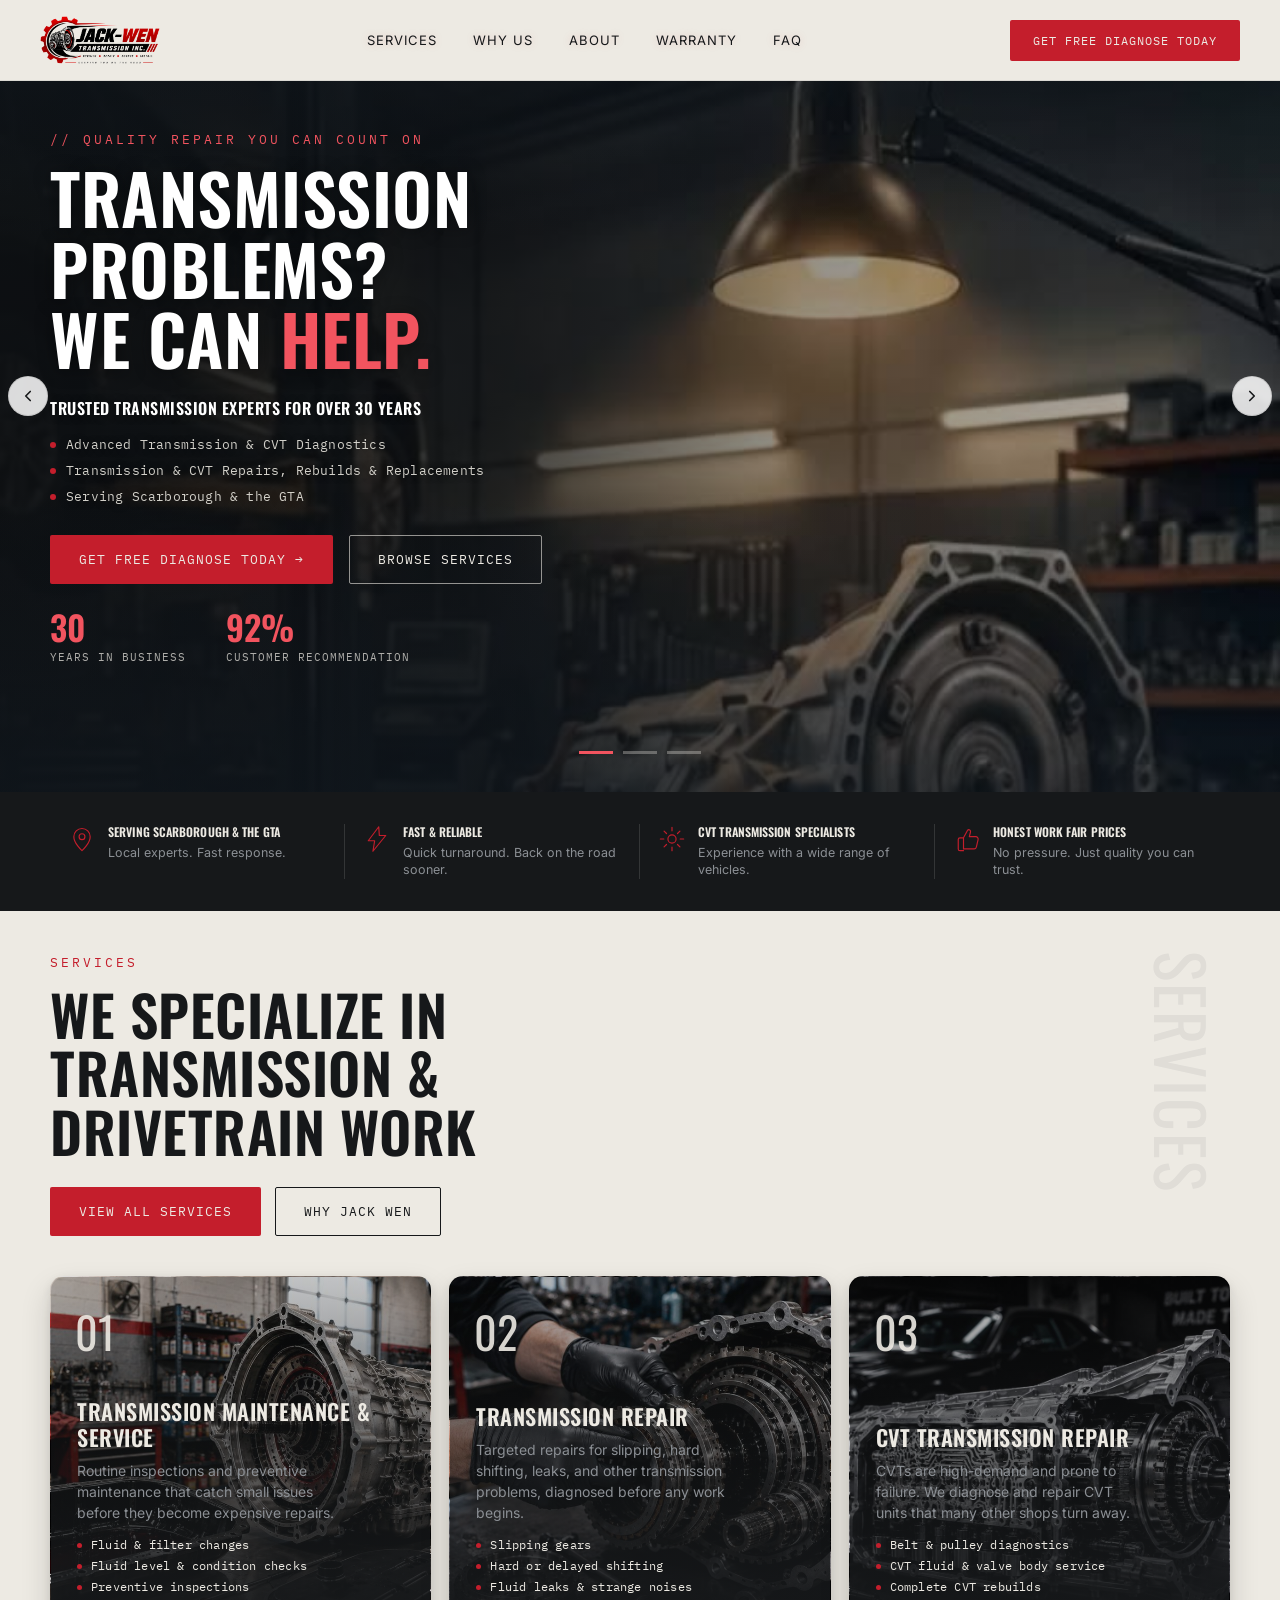
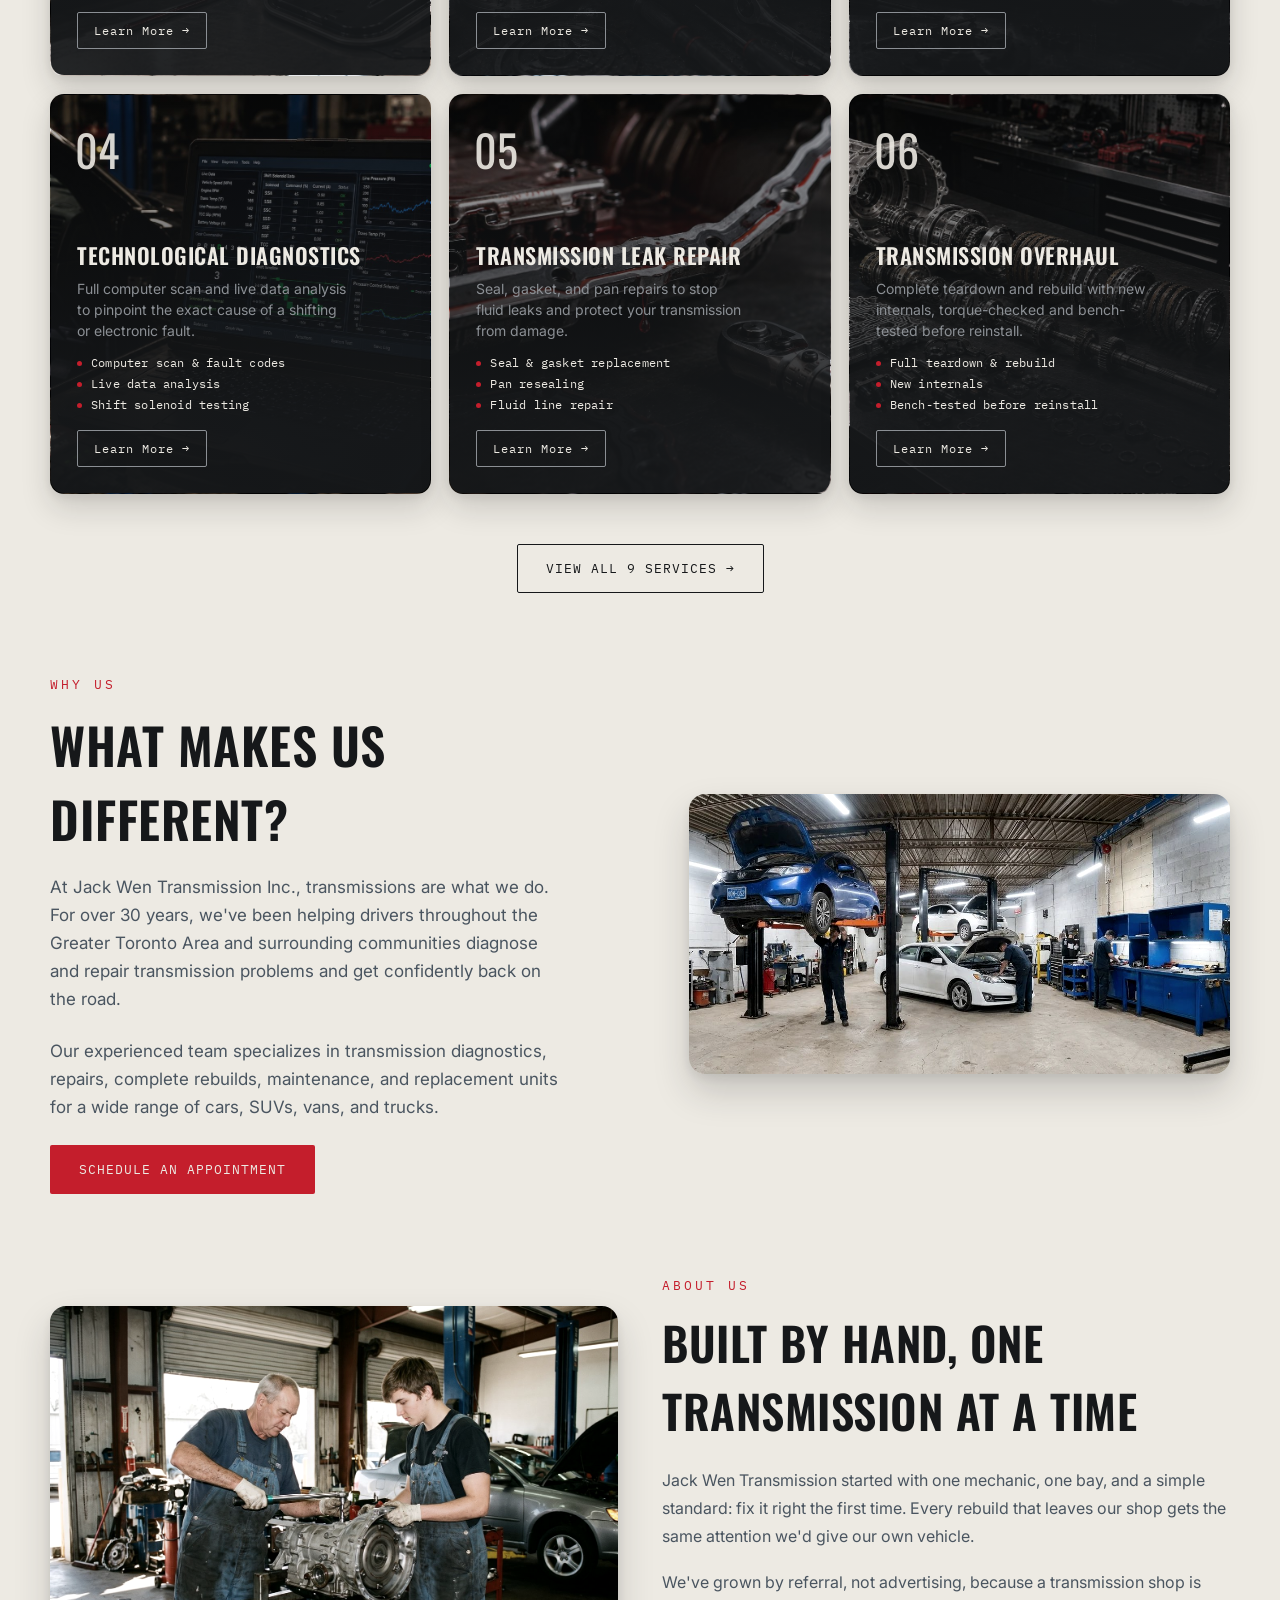
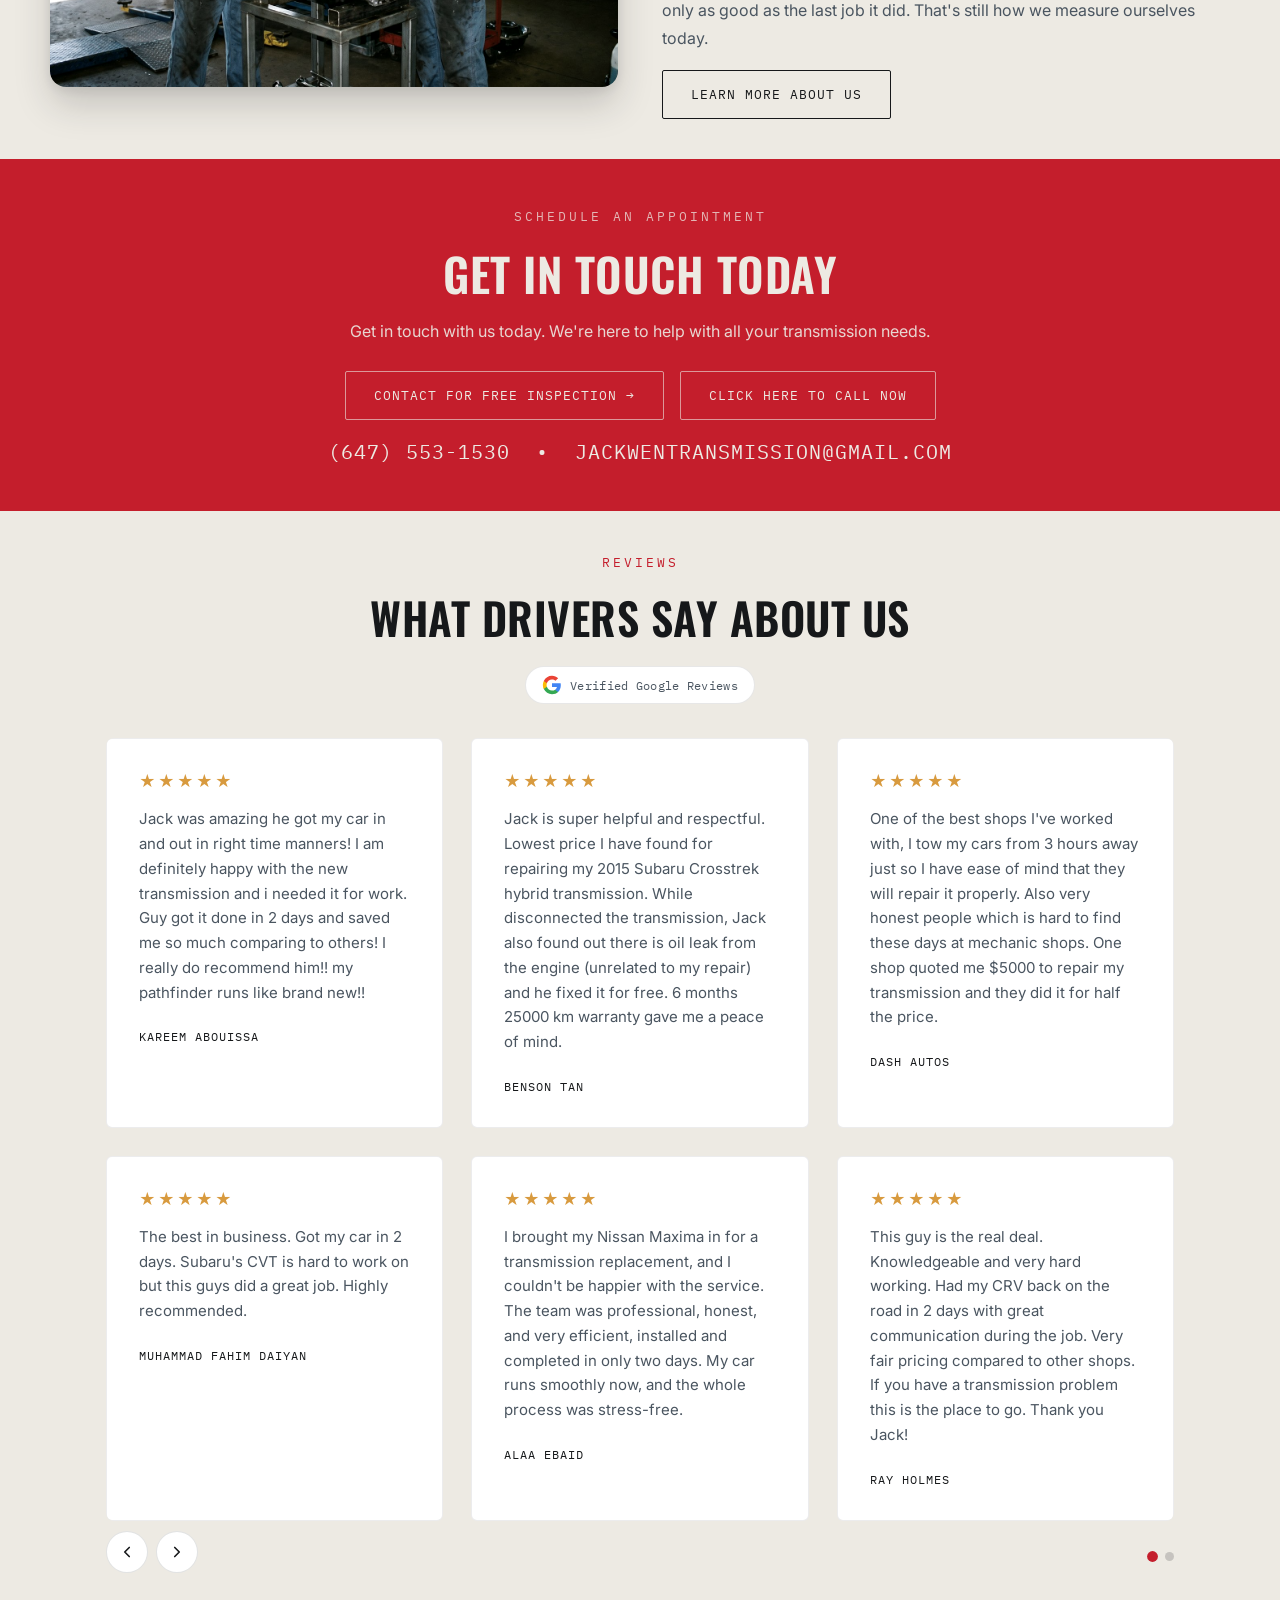
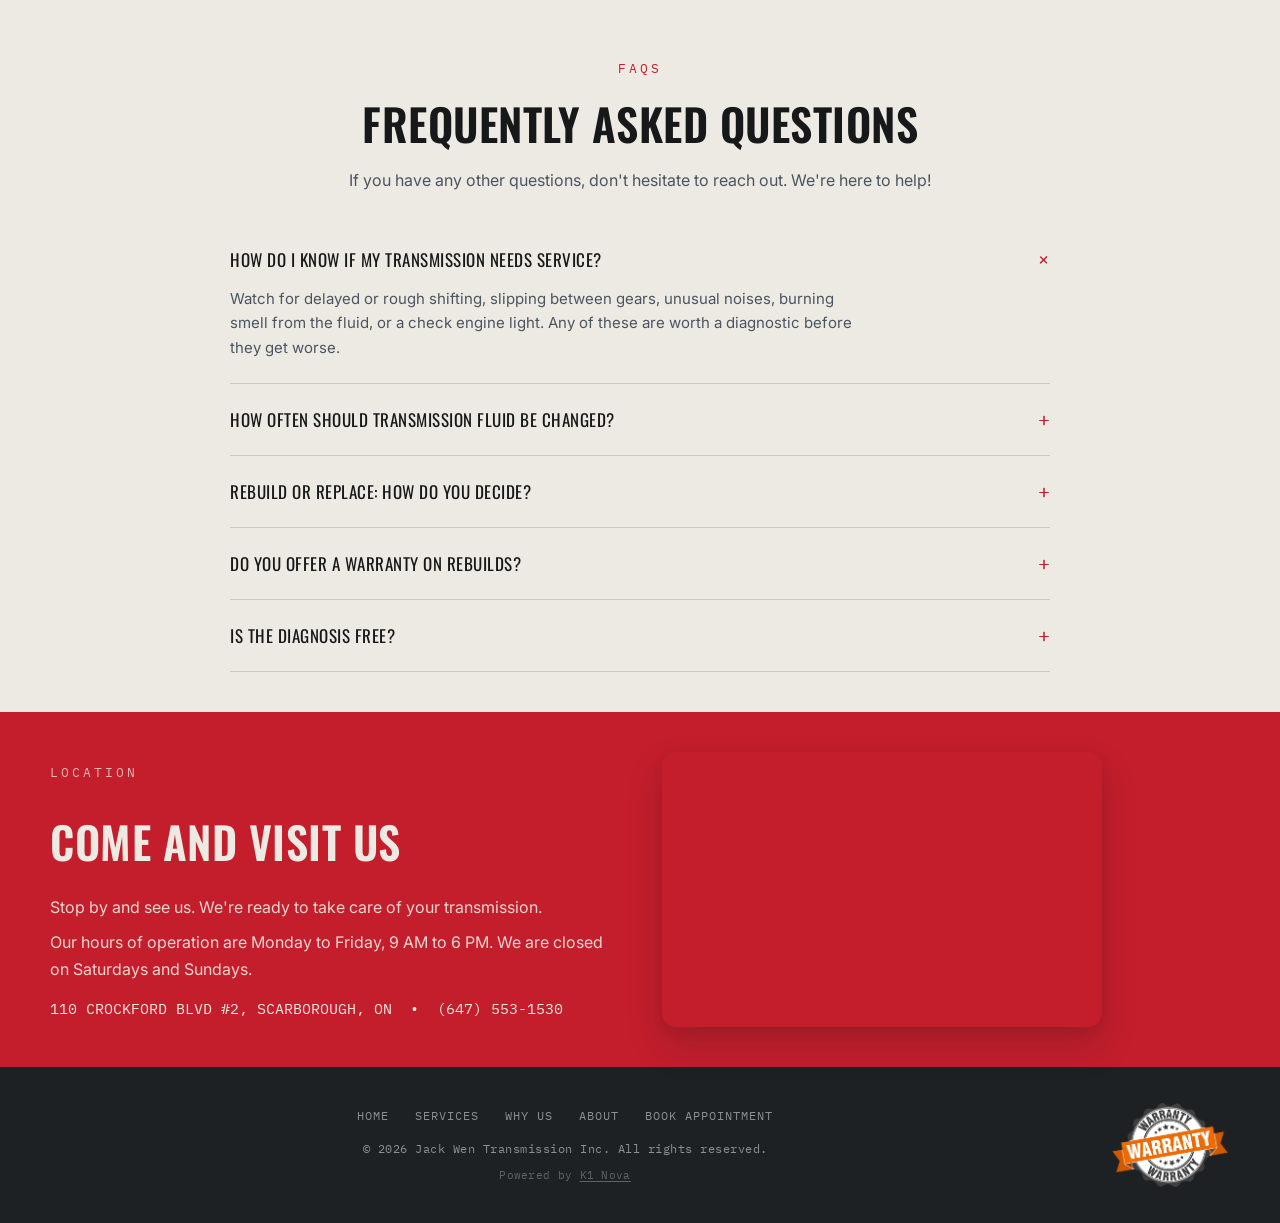
==== commit 9e90c4de: "Add dedicated Warranty page, linked from nav and homepage New /warranty.html: hero (reuses the exist" ====
--- a/index.html
+++ b/index.html
@@ -5,9 +5,10 @@
 <meta name="viewport" content="width=device-width, initial-scale=1.0">
 <title>Jack Wen Transmission Inc. | Transmission Repair in Scarborough &amp; the GTA</title>
 <meta name="description" content="Jack Wen Transmission Inc. provides expert transmission diagnostics, repair, and rebuilds in Scarborough and across the Greater Toronto Area. Over 30 years of trusted service with an in-house warranty.">
+<link rel="canonical" href="https://jackwentransmission.com/">
 <link rel="preconnect" href="https://fonts.googleapis.com">
 <link href="https://fonts.googleapis.com/css2?family=Oswald:wght@500;600;700&family=Inter:wght@400;500;600&family=IBM+Plex+Mono:wght@400;500;600&display=swap" rel="stylesheet">
-<link rel="stylesheet" href="css/style.css?v=31">
+<link rel="stylesheet" href="css/style.css?v=33">
 </head>
 <body class="home">
 
@@ -19,6 +20,7 @@
     <a class="navlink" href="services.html">Services</a>
     <a class="navlink" href="why-us.html">Why Us</a>
     <a class="navlink" href="about.html">About</a>
+    <a class="navlink" href="warranty.html">Warranty</a>
     <a class="navlink" href="#faq">FAQ</a>
       <a class="navlink navlink-cta" href="book-appointment.html">Get Free Diagnose Today</a>
   </nav>
@@ -119,7 +121,7 @@
           </ul>
           <div class="cta-row">
             <a href="book-appointment.html" class="btn btn-primary">Schedule an Appointment &rarr;</a>
-            <a href="services.html" class="btn btn-ghost-dark">Browse Services</a>
+            <a href="warranty.html" class="btn btn-ghost-dark">View Warranty Details &rarr;</a>
           </div>
         </div>
         <div class="hero-points compact">
--- a/css/style.css
+++ b/css/style.css
@@ -416,3 +416,117 @@
     .navlink-cta{display:block; margin-top:24px; background:var(--red); color:var(--chrome) !important; text-align:center; padding:16px; border-radius:2px; border-bottom:none !important; font-size:14px !important; letter-spacing:1px; text-transform:uppercase; font-family:'IBM Plex Mono';}
   }
   @media (prefers-reduced-motion: reduce){ html{scroll-behavior:auto;} }
+
+  /* ================================================================
+     WARRANTY PAGE (warranty.html)
+     Light chrome theme, matching About/Services/Why Us. Reuses
+     existing tokens (--chrome, --graphite, --steel, --steel-light,
+     --red), fonts, .wrap, .eyebrow, .btn*, .faq* and the site's
+     .reveal / .stat-num animation systems. No new colors.
+  ================================================================ */
+
+  /* ---- Hero ---- */
+  .warranty-hero{position:relative; background:var(--chrome); padding:150px 0 60px; overflow:hidden;}
+  .warranty-hero::before{content:''; position:absolute; inset:0; background:radial-gradient(ellipse at 80% 20%, #ffffff 0%, var(--chrome) 60%);}
+  .warranty-hero .wrap{position:relative; z-index:2;}
+  .warranty-hero-grid{display:grid; grid-template-columns:1.1fr 1fr; gap:50px; align-items:center;}
+  .warranty-hero-copy h1{color:var(--graphite); font-size:clamp(38px,5vw,64px); line-height:1.05; margin:16px 0 20px;}
+  .warranty-hero-copy h1 .accent{color:var(--red);}
+  .warranty-hero-copy p{color:var(--steel); font-size:17px; line-height:1.65; max-width:460px; margin-bottom:30px;}
+  .warranty-hero-copy p a{color:var(--graphite); text-decoration:underline; text-underline-offset:2px;}
+  .warranty-hero-copy p a:hover{color:var(--red);}
+  .warranty-hero-copy .cta-row{display:flex; gap:16px; flex-wrap:wrap;}
+  .warranty-hero-media{position:relative; display:flex; align-items:center; justify-content:center; min-height:280px;}
+  .warranty-hero-media::before{content:''; position:absolute; width:340px; height:340px; max-width:80%; aspect-ratio:1; border-radius:50%; background:radial-gradient(circle, rgba(196,30,44,0.14) 0%, rgba(196,30,44,0) 70%);}
+  .warranty-hero-media img{position:relative; z-index:2; width:100%; max-width:320px; height:auto; filter:drop-shadow(0 20px 40px rgba(22,24,26,0.25));}
+  @media (max-width:900px){
+    .warranty-hero{padding:130px 0 50px;}
+    .warranty-hero-grid{grid-template-columns:1fr; gap:34px; text-align:center;}
+    .warranty-hero-copy p{margin-left:auto; margin-right:auto;}
+    .warranty-hero-copy .cta-row{justify-content:center;}
+    .warranty-hero-media{order:-1; min-height:0;}
+    .warranty-hero-media img{max-width:220px;}
+  }
+
+  /* ---- Shared: big warranty figure (used by Standard + Extended) ---- */
+  .warranty-figure{display:flex; align-items:baseline; justify-content:center; gap:18px; flex-wrap:wrap;}
+  .figure-block{display:flex; flex-direction:column; align-items:center;}
+  .figure-num{font-family:'Oswald'; font-weight:700; line-height:0.95; color:var(--graphite);}
+  .figure-unit{font-family:'IBM Plex Mono'; font-size:13px; letter-spacing:2px; text-transform:uppercase; color:var(--steel); margin-top:6px;}
+  .figure-slash{font-family:'Oswald'; font-weight:300; color:rgba(22,24,26,0.2); align-self:center;}
+
+  /* ---- Standard Warranty (the star) ---- */
+  .warranty-standard{background:var(--chrome); padding:10px 0 60px;}
+  .warranty-figure-card{
+    position:relative; max-width:900px; margin:0 auto; text-align:center;
+    background:#fff; border:1px solid rgba(22,24,26,0.08); border-top:3px solid var(--red); border-radius:16px;
+    padding:56px 40px; overflow:hidden;
+    box-shadow:0 24px 50px rgba(22,24,26,0.14), 0 4px 12px rgba(22,24,26,0.06);
+  }
+  .warranty-figure-card .icon{width:52px; height:52px; color:var(--red); margin:0 auto 18px;}
+  .warranty-figure-card .icon svg{width:100%; height:100%;}
+  .warranty-figure-card .label{font-family:'IBM Plex Mono'; font-size:13px; letter-spacing:3px; text-transform:uppercase; color:var(--red); margin-bottom:18px; display:inline-block;}
+  .warranty-figure-card .figure-num{font-size:clamp(56px,9vw,104px);}
+  .warranty-figure-card .figure-slash{font-size:clamp(40px,6vw,72px);}
+  .warranty-figure-card p{color:var(--steel); font-size:15.5px; line-height:1.6; max-width:480px; margin:22px auto 0;}
+  .warranty-figure-card p a{color:var(--graphite); text-decoration:underline; text-underline-offset:2px;}
+  .warranty-figure-card p a:hover{color:var(--red);}
+  @media (max-width:600px){ .warranty-figure-card{padding:40px 22px;} .warranty-figure{gap:8px;} }
+
+  /* ---- Extended Warranty (red band, matches .location/.cta-strip convention) ---- */
+  .warranty-extended{background:var(--red); color:var(--chrome); padding:60px 0;}
+  .warranty-extended-grid{display:grid; grid-template-columns:1.1fr 1fr; gap:50px; align-items:center;}
+  .warranty-extended .eyebrow{color:rgba(237,234,227,0.75);}
+  .warranty-extended h2{color:var(--chrome); font-size:clamp(28px,3.6vw,42px); margin-bottom:16px;}
+  .warranty-extended p{color:rgba(237,234,227,0.9); font-size:16px; line-height:1.65; max-width:440px; margin-bottom:26px;}
+  .warranty-extended .btn-ghost-light{border-color:rgba(237,234,227,0.6);}
+  .warranty-extended-figure{background:rgba(255,255,255,0.08); border:1px solid rgba(237,234,227,0.3); border-radius:14px; padding:40px 30px; text-align:center;}
+  .warranty-extended-figure .label{display:block; font-family:'IBM Plex Mono'; font-size:12px; letter-spacing:3px; text-transform:uppercase; color:rgba(237,234,227,0.75); margin-bottom:14px;}
+  .warranty-extended-figure .figure-num{font-size:clamp(40px,6vw,68px); color:var(--chrome);}
+  .warranty-extended-figure .figure-slash{font-size:clamp(28px,4vw,48px); color:rgba(237,234,227,0.4);}
+  .warranty-extended-figure .figure-unit{color:rgba(237,234,227,0.75);}
+  @media (max-width:900px){ .warranty-extended-grid{grid-template-columns:1fr; text-align:center;} .warranty-extended p{margin-left:auto; margin-right:auto;} }
+
+  /* ---- Benefit cards ---- */
+  .warranty-cards{background:var(--chrome); padding:60px 0;}
+  .warranty-cards-head{max-width:640px; margin:0 auto 44px; text-align:center;}
+  .warranty-cards-head h2{color:var(--graphite); font-size:clamp(28px,3.6vw,42px);}
+  .warranty-card-grid{display:grid; grid-template-columns:repeat(4,1fr); gap:20px;}
+  .warranty-card{background:#fff; border:1px solid rgba(22,24,26,0.08); border-radius:12px; padding:30px 24px; box-shadow:0 10px 24px rgba(22,24,26,0.06); transition:transform .4s ease, box-shadow .4s ease;}
+  .warranty-card:hover{transform:translateY(-6px); box-shadow:0 18px 34px rgba(22,24,26,0.12);}
+  .warranty-card .icon{width:32px; height:32px; color:var(--red); margin-bottom:18px; transition:transform .4s ease;}
+  .warranty-card .icon svg{width:100%; height:100%;}
+  .warranty-card:hover .icon{transform:scale(1.1);}
+  .warranty-card h3{color:var(--graphite); font-size:15px; letter-spacing:0.3px; margin-bottom:10px;}
+  .warranty-card p{color:var(--steel); font-size:13.5px; line-height:1.55;}
+  @media (max-width:900px){ .warranty-card-grid{grid-template-columns:repeat(2,1fr);} }
+  @media (max-width:520px){ .warranty-card-grid{grid-template-columns:1fr;} }
+  @media (max-width:900px){ .warranty-card:hover{transform:none;} }
+
+  /* ---- Process steps ---- */
+  .warranty-process{background:var(--chrome); padding:60px 0;}
+  .warranty-process-head{max-width:640px; margin:0 auto 50px; text-align:center;}
+  .warranty-process-head h2{color:var(--graphite); font-size:clamp(28px,3.6vw,42px);}
+  .process-steps{position:relative; display:grid; grid-template-columns:repeat(3,1fr); gap:34px;}
+  .process-steps::before{content:''; position:absolute; top:34px; left:16%; right:16%; height:1px; background:linear-gradient(90deg, rgba(196,30,44,0) 0%, rgba(196,30,44,0.35) 20%, rgba(196,30,44,0.35) 80%, rgba(196,30,44,0) 100%); z-index:0;}
+  .process-step{position:relative; z-index:1; text-align:center;}
+  .process-step .step-num{width:68px; height:68px; margin:0 auto 22px; border-radius:50%; background:#fff; border:1px solid rgba(196,30,44,0.35); box-shadow:0 6px 16px rgba(22,24,26,0.08); display:flex; align-items:center; justify-content:center; font-family:'Oswald'; font-weight:600; font-size:22px; color:var(--red);}
+  .process-step .icon{width:30px; height:30px; color:var(--red); margin:0 auto 16px;}
+  .process-step .icon svg{width:100%; height:100%;}
+  .process-step h3{color:var(--graphite); font-size:16px; margin-bottom:10px;}
+  .process-step p{color:var(--steel); font-size:14px; line-height:1.6; max-width:280px; margin:0 auto;}
+  @media (max-width:900px){
+    .process-steps{grid-template-columns:1fr; gap:44px;}
+    .process-steps::before{display:none;}
+  }
+
+  /* ---- Trust band ---- */
+  .trust-band{background:var(--chrome); padding:60px 0; text-align:center; position:relative;}
+  .trust-band-inner{max-width:640px; margin:0 auto;}
+  .trust-band .icon{width:44px; height:44px; color:var(--red); margin:0 auto 24px;}
+  .trust-band .icon svg{width:100%; height:100%;}
+  .trust-band h2{color:var(--graphite); font-size:clamp(28px,4vw,46px); line-height:1.15;}
+  .trust-band .accent-line{display:block; width:0; height:2px; background:var(--red); margin:22px auto; transition:width .7s ease .1s;}
+  .trust-band-inner.is-visible .accent-line{width:64px;}
+  .trust-band p{color:var(--steel); font-size:16px; line-height:1.6;}
+  @media (prefers-reduced-motion: reduce){ .trust-band .accent-line{transition:none; width:64px;} }
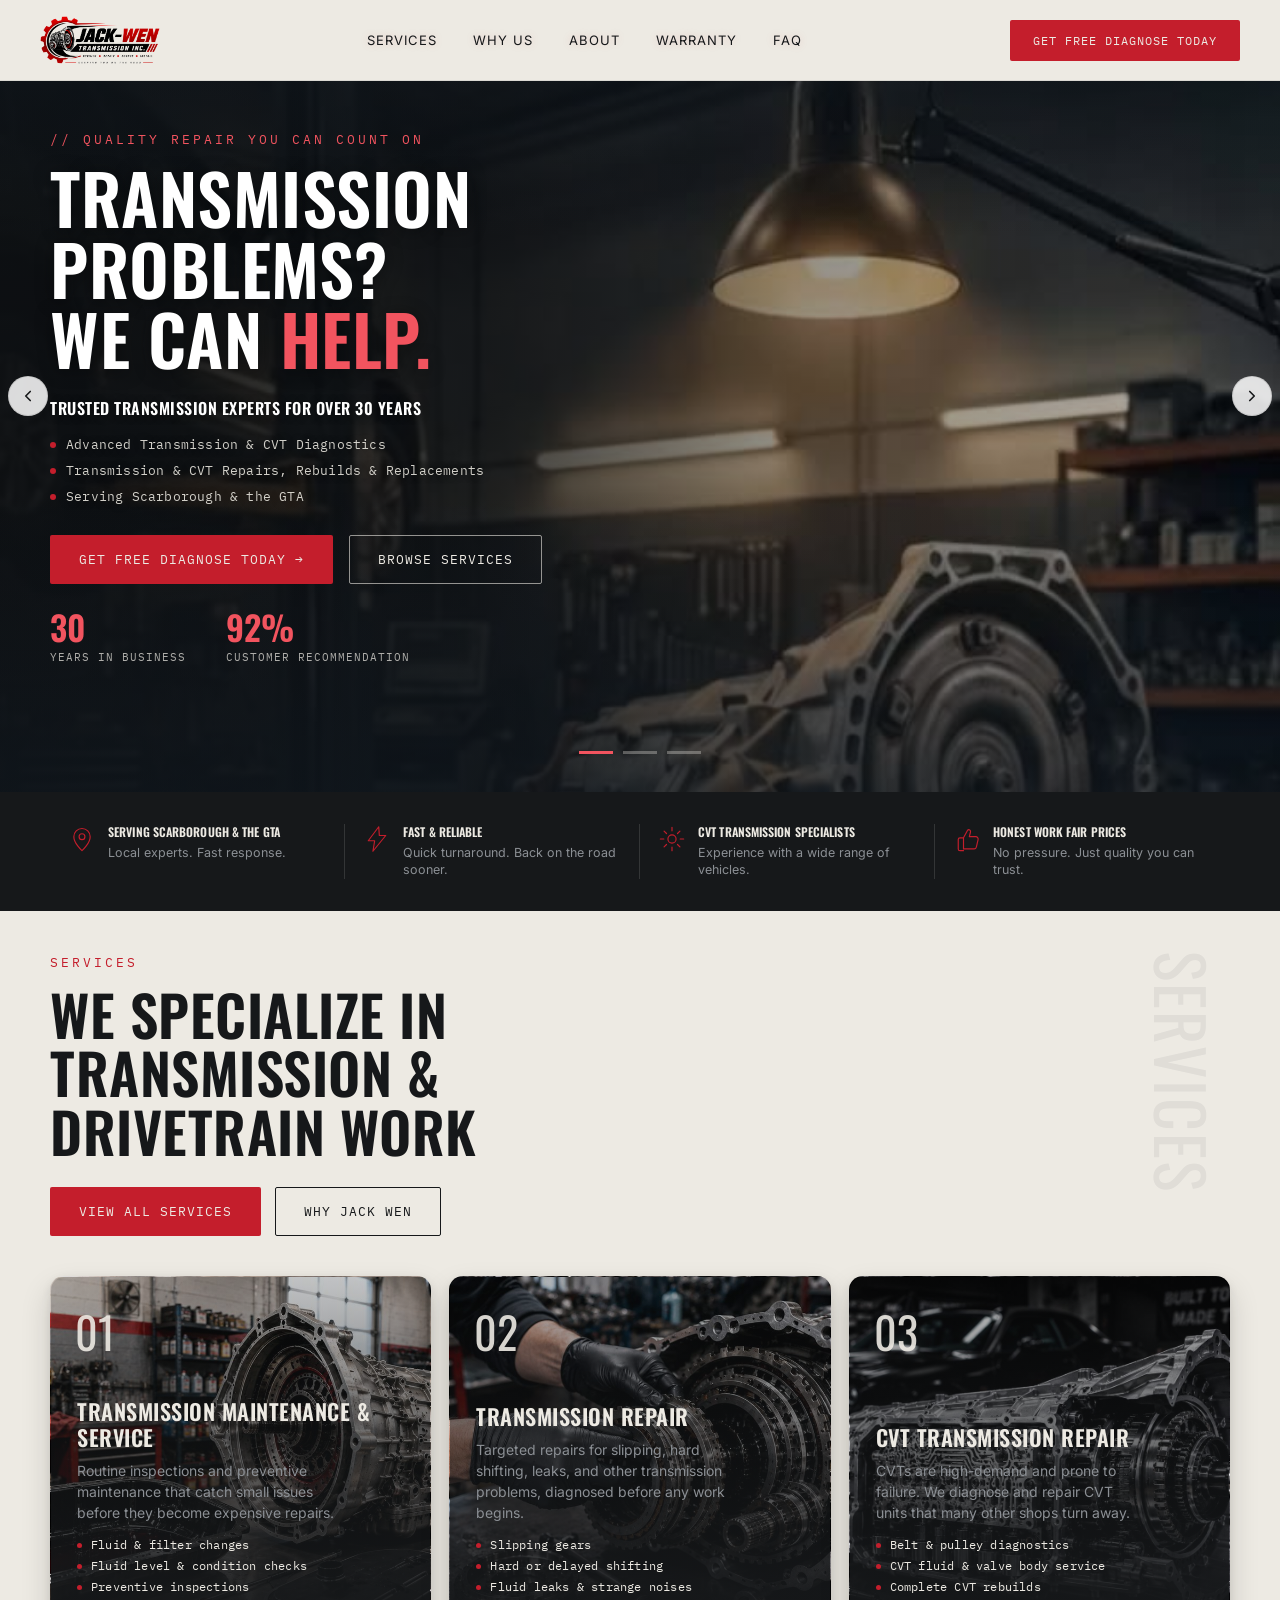
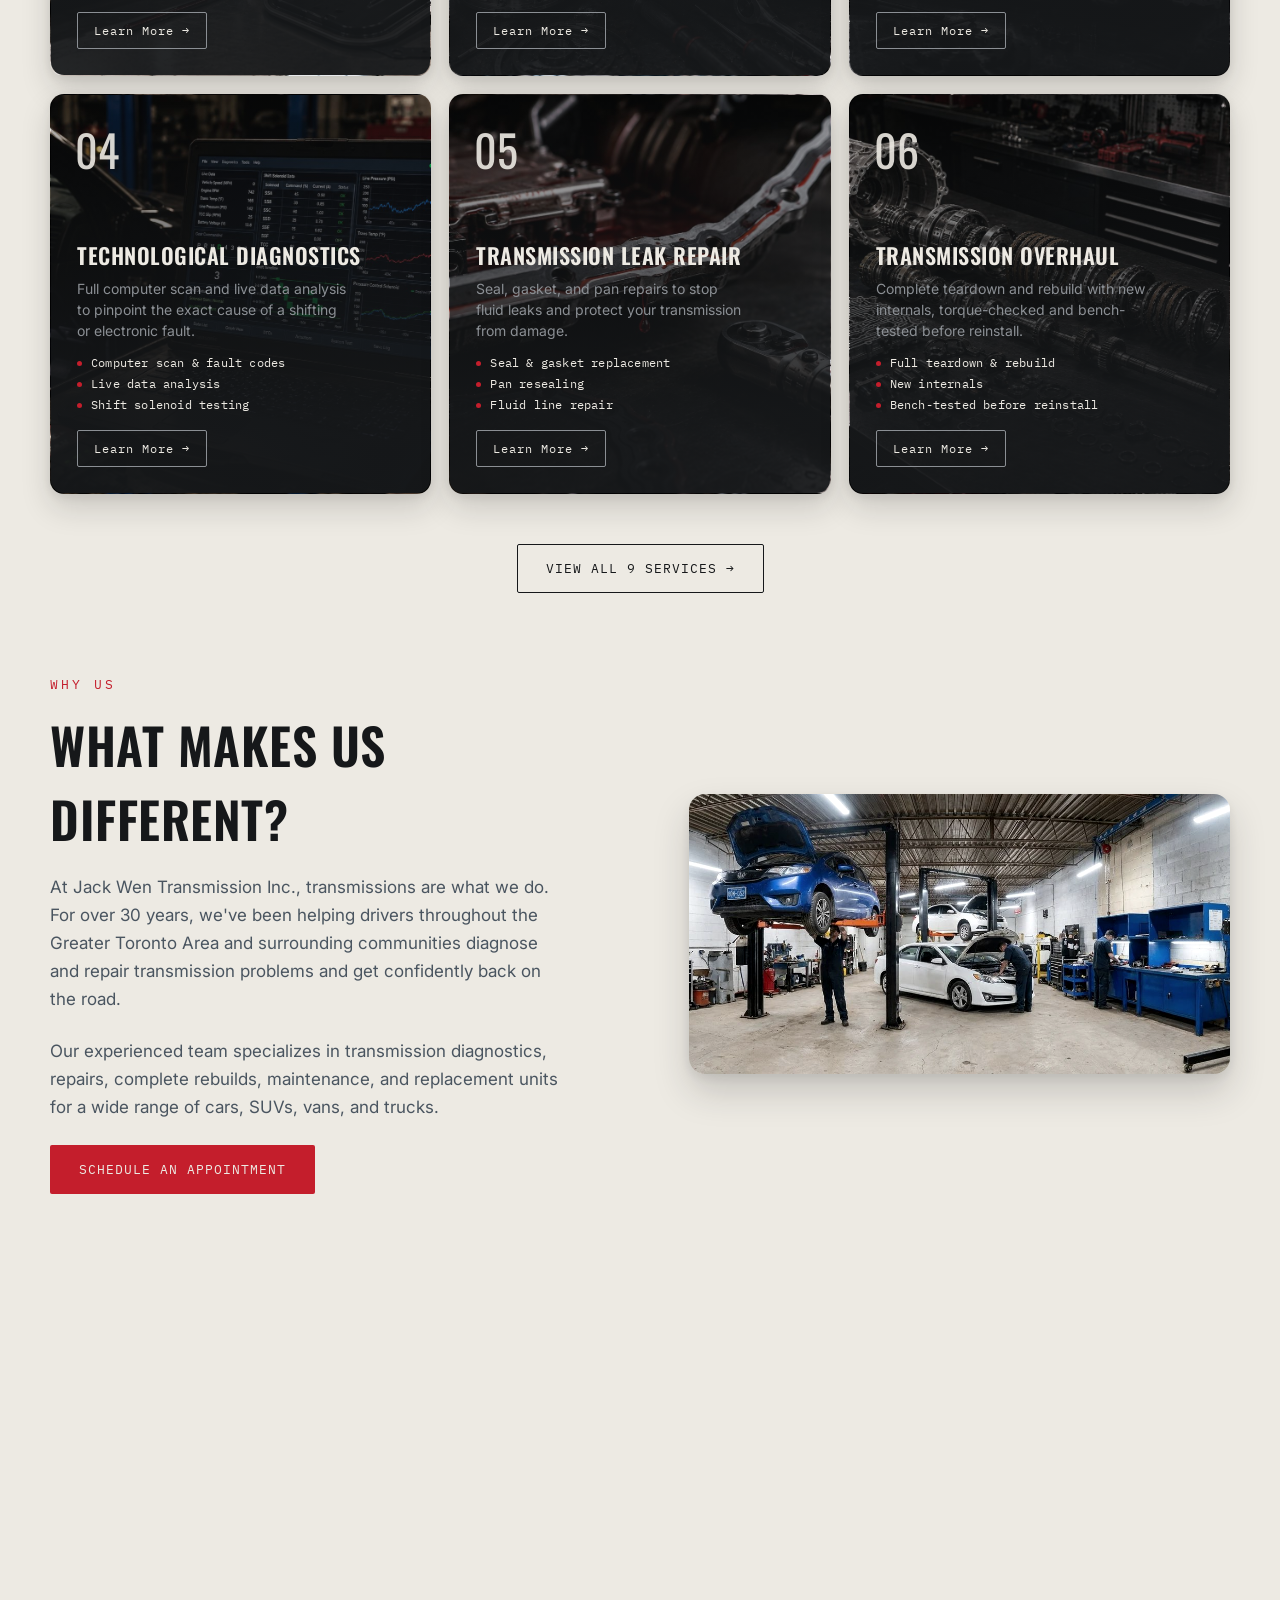
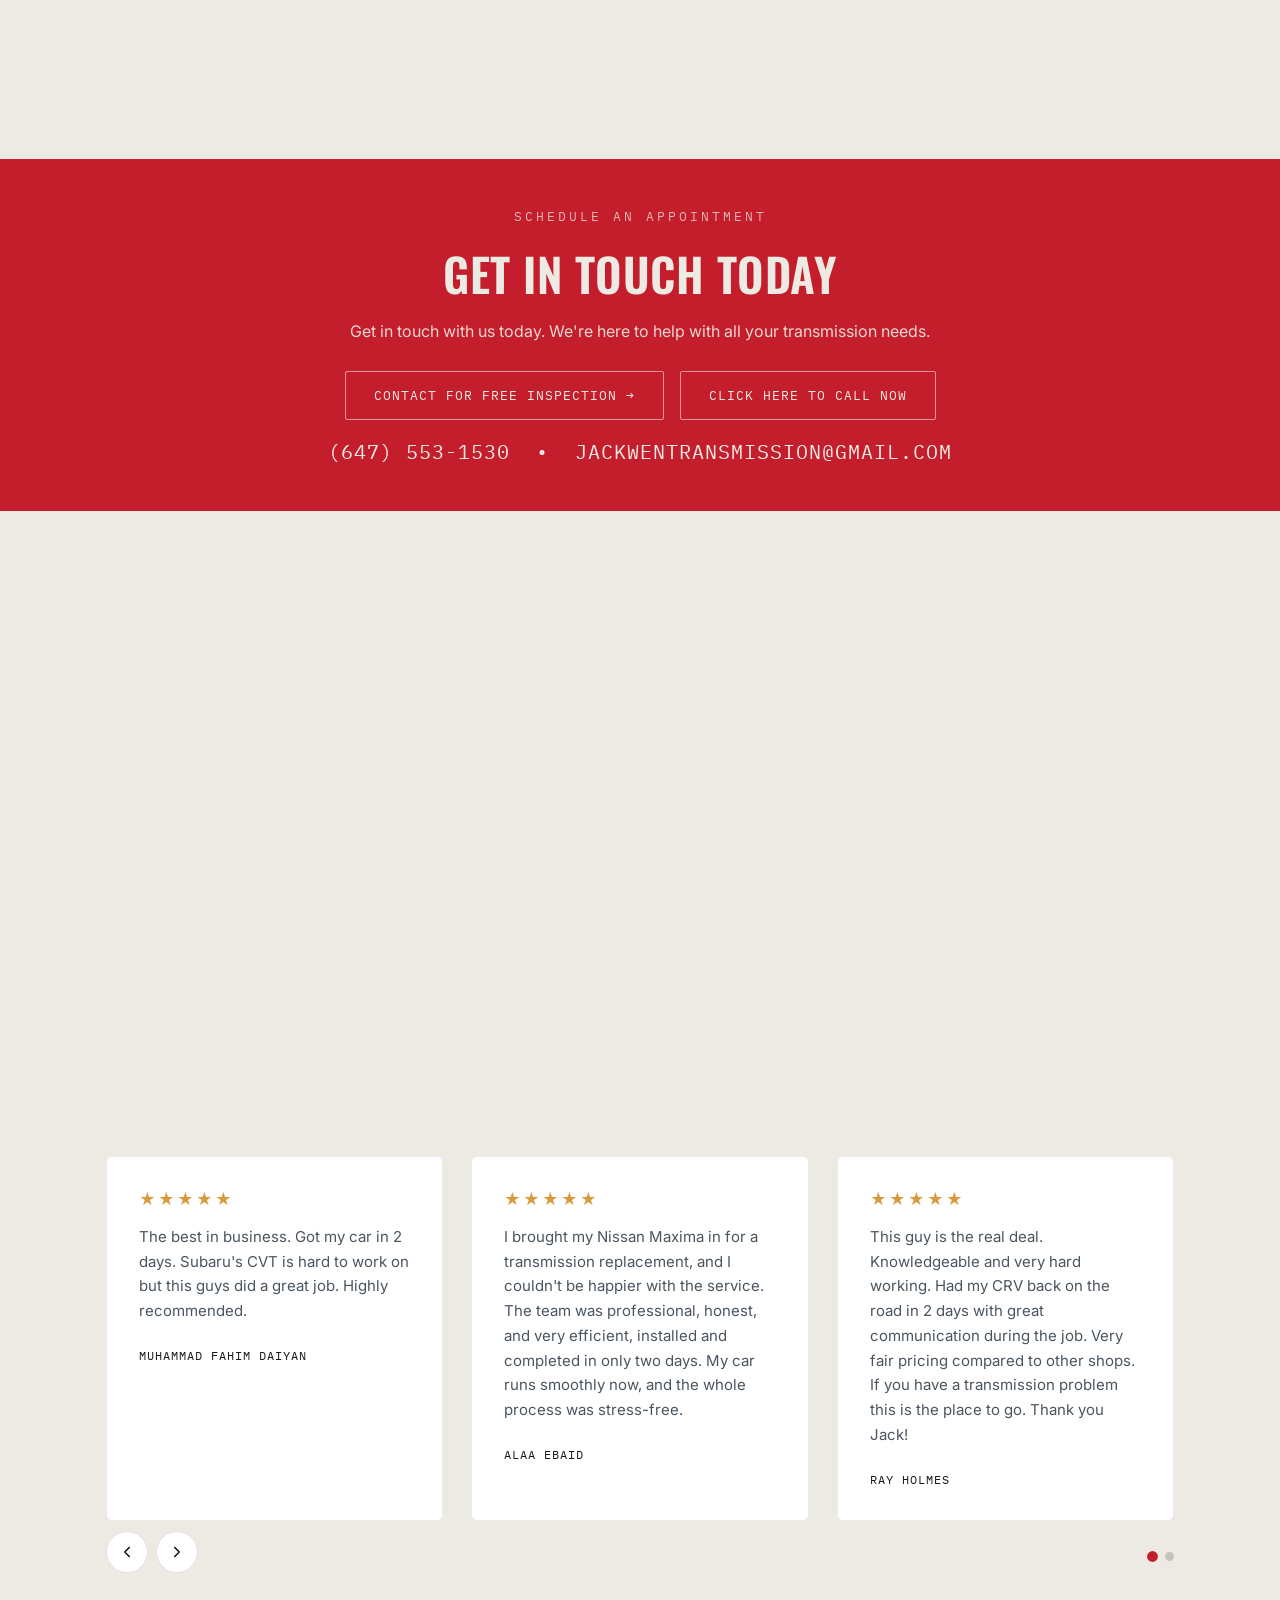
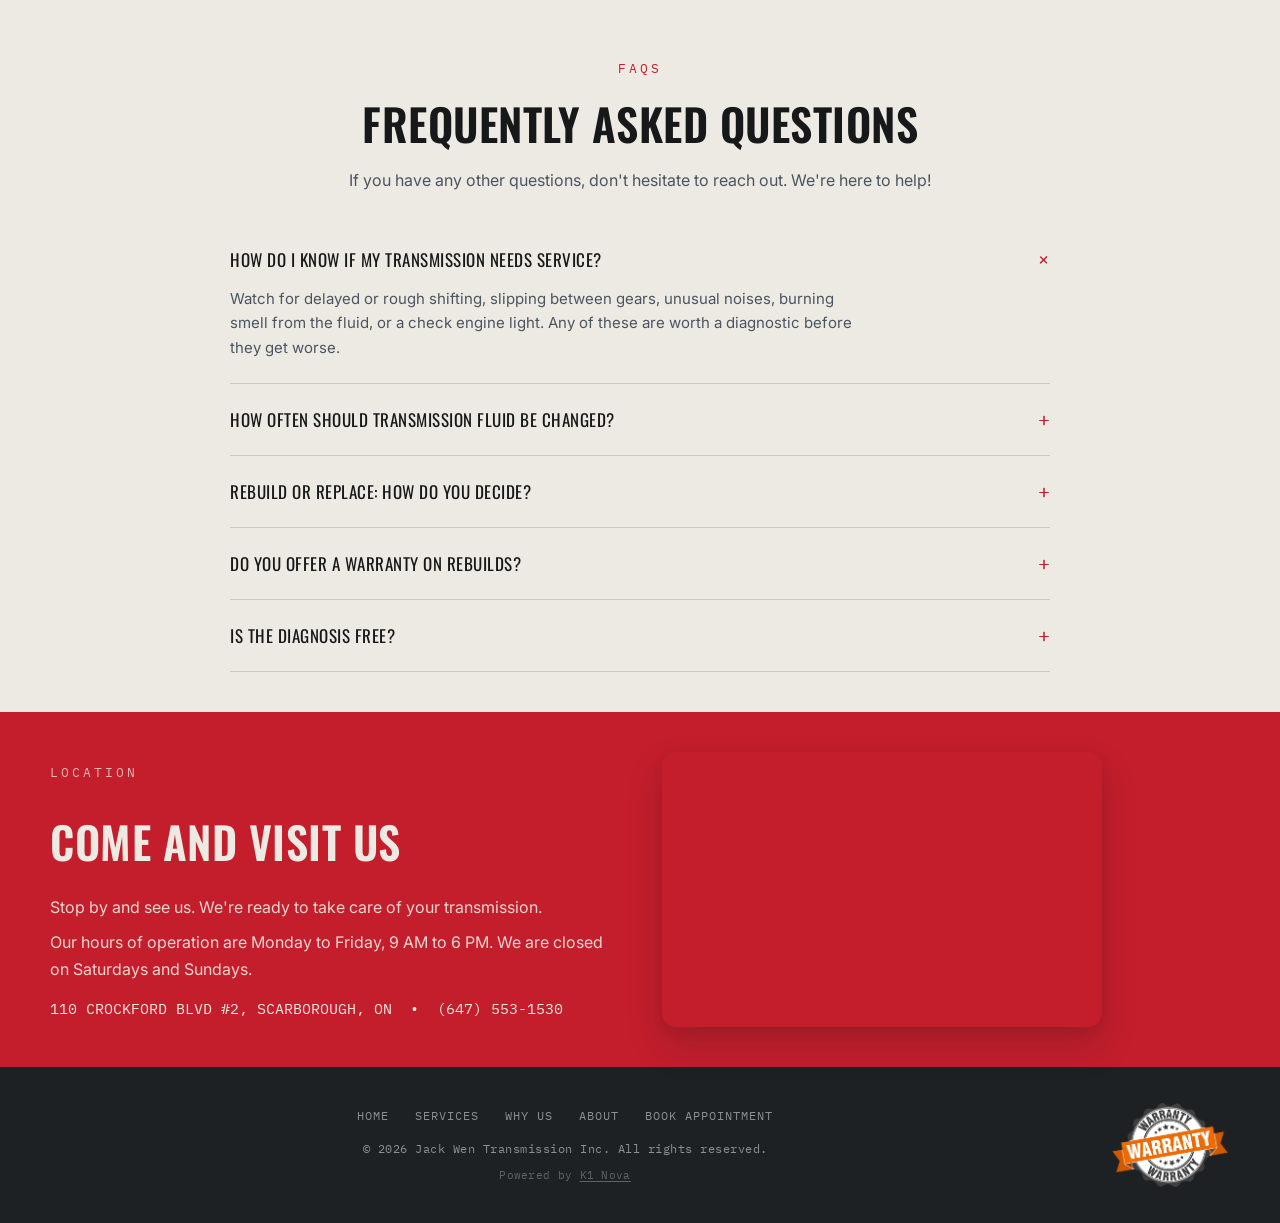
==== commit 333d1abd: "Migrate to clean extensionless URLs with 301 redirects from .html Adds .htaccess (mod_rewrite) so Ho" ====
--- a/index.html
+++ b/index.html
@@ -8,23 +8,23 @@
 <link rel="canonical" href="https://jackwentransmission.com/">
 <link rel="preconnect" href="https://fonts.googleapis.com">
 <link href="https://fonts.googleapis.com/css2?family=Oswald:wght@500;600;700&family=Inter:wght@400;500;600&family=IBM+Plex+Mono:wght@400;500;600&display=swap" rel="stylesheet">
-<link rel="stylesheet" href="css/style.css?v=33">
+<link rel="stylesheet" href="css/style.css?v=34">
 </head>
 <body class="home">
 
 <header>
   <div class="logo-mini">
-    <a href="index.html"><img src="assets/logo.png" alt="Jack Wen Transmission Inc." class="logo-img"></a>
+    <a href="/"><img src="assets/logo.png" alt="Jack Wen Transmission Inc." class="logo-img"></a>
   </div>
   <nav class="navlinks">
-    <a class="navlink" href="services.html">Services</a>
-    <a class="navlink" href="why-us.html">Why Us</a>
-    <a class="navlink" href="about.html">About</a>
-    <a class="navlink" href="warranty.html">Warranty</a>
+    <a class="navlink" href="/services">Services</a>
+    <a class="navlink" href="/why-us">Why Us</a>
+    <a class="navlink" href="/about">About</a>
+    <a class="navlink" href="/warranty">Warranty</a>
     <a class="navlink" href="#faq">FAQ</a>
-      <a class="navlink navlink-cta" href="book-appointment.html">Get Free Diagnose Today</a>
+      <a class="navlink navlink-cta" href="/book-appointment">Get Free Diagnose Today</a>
   </nav>
-  <a class="btn btn-primary" href="book-appointment.html">Get Free Diagnose Today</a>
+  <a class="btn btn-primary" href="/book-appointment">Get Free Diagnose Today</a>
   <button class="menu-toggle" aria-label="Toggle menu" aria-expanded="false"><span></span><span></span><span></span></button>
 </header>
 
@@ -56,8 +56,8 @@
             <li>Serving Scarborough &amp; the GTA</li>
           </ul>
           <div class="cta-row">
-            <a href="book-appointment.html" class="btn btn-primary">Get Free Diagnose Today &rarr;</a>
-            <a href="services.html" class="btn btn-ghost-dark">Browse Services</a>
+            <a href="/book-appointment" class="btn btn-primary">Get Free Diagnose Today &rarr;</a>
+            <a href="/services" class="btn btn-ghost-dark">Browse Services</a>
           </div>
           <div class="hero-stats">
             <div><span class="hero-stat-num">30</span><span class="hero-stat-label">Years in Business</span></div>
@@ -75,8 +75,8 @@
           <span class="eyebrow">// Expert Service</span>
           <h1 class="hero-title">Transmission repairs.<br>Done <span class="accent">right.</span></h1>
           <div class="cta-row">
-            <a href="book-appointment.html" class="btn btn-primary">Schedule an Appointment &rarr;</a>
-            <a href="services.html" class="btn btn-ghost-dark">Browse Services</a>
+            <a href="/book-appointment" class="btn btn-primary">Schedule an Appointment &rarr;</a>
+            <a href="/services" class="btn btn-ghost-dark">Browse Services</a>
           </div>
         </div>
         <div class="hero-points">
@@ -120,8 +120,8 @@
             <li><strong>Ask About Our Extended Warranty Options</strong></li>
           </ul>
           <div class="cta-row">
-            <a href="book-appointment.html" class="btn btn-primary">Schedule an Appointment &rarr;</a>
-            <a href="warranty.html" class="btn btn-ghost-dark">View Warranty Details &rarr;</a>
+            <a href="/book-appointment" class="btn btn-primary">Schedule an Appointment &rarr;</a>
+            <a href="/warranty" class="btn btn-ghost-dark">View Warranty Details &rarr;</a>
           </div>
         </div>
         <div class="hero-points compact">
@@ -202,8 +202,8 @@
         <span class="eyebrow">Services</span>
         <h2>We specialize in transmission &amp; drivetrain work</h2>
         <div class="btn-row">
-          <a href="services.html" class="btn btn-primary">View All Services</a>
-          <a href="why-us.html" class="btn btn-ghost-dark">Why Jack Wen</a>
+          <a href="/services" class="btn btn-primary">View All Services</a>
+          <a href="/why-us" class="btn btn-ghost-dark">Why Jack Wen</a>
         </div>
       </div>
       <div class="side-label">SERVICES</div>
@@ -220,7 +220,7 @@
             <li>Fluid level &amp; condition checks</li>
             <li>Preventive inspections</li>
           </ul>
-          <a class="learn" href="services.html">Learn More &rarr;</a>
+          <a class="learn" href="/services">Learn More &rarr;</a>
         </div>
       </div>
       <div class="service-card" style="background-image:url('assets/services/repair.jpg')">
@@ -233,7 +233,7 @@
             <li>Hard or delayed shifting</li>
             <li>Fluid leaks &amp; strange noises</li>
           </ul>
-          <a class="learn" href="services.html">Learn More &rarr;</a>
+          <a class="learn" href="/services">Learn More &rarr;</a>
         </div>
       </div>
       <div class="service-card" style="background-image:url('assets/services/performance.jpg')">
@@ -246,7 +246,7 @@
             <li>CVT fluid &amp; valve body service</li>
             <li>Complete CVT rebuilds</li>
           </ul>
-          <a class="learn" href="services.html">Learn More &rarr;</a>
+          <a class="learn" href="/services">Learn More &rarr;</a>
         </div>
       </div>
       <div class="service-card" style="background-image:url('assets/services/diagnostics.jpg')">
@@ -259,7 +259,7 @@
             <li>Live data analysis</li>
             <li>Shift solenoid testing</li>
           </ul>
-          <a class="learn" href="services.html">Learn More &rarr;</a>
+          <a class="learn" href="/services">Learn More &rarr;</a>
         </div>
       </div>
       <div class="service-card" style="background-image:url('assets/services/leak-repair.jpg')">
@@ -272,7 +272,7 @@
             <li>Pan resealing</li>
             <li>Fluid line repair</li>
           </ul>
-          <a class="learn" href="services.html">Learn More &rarr;</a>
+          <a class="learn" href="/services">Learn More &rarr;</a>
         </div>
       </div>
       <div class="service-card" style="background-image:url('assets/services/overhaul.jpg')">
@@ -285,12 +285,12 @@
             <li>New internals</li>
             <li>Bench-tested before reinstall</li>
           </ul>
-          <a class="learn" href="services.html">Learn More &rarr;</a>
+          <a class="learn" href="/services">Learn More &rarr;</a>
         </div>
       </div>
     </div>
     <div style="text-align:center; margin-top:50px;">
-      <a href="services.html" class="btn btn-ghost-dark">View All 9 Services &rarr;</a>
+      <a href="/services" class="btn btn-ghost-dark">View All 9 Services &rarr;</a>
     </div>
   </div>
 </section>
@@ -304,7 +304,7 @@
         <h2>What makes us different?</h2>
         <p>At Jack Wen Transmission Inc., transmissions are what we do. For over 30 years, we've been helping drivers throughout the Greater Toronto Area and surrounding communities diagnose and repair transmission problems and get confidently back on the road.</p>
         <p>Our experienced team specializes in transmission diagnostics, repairs, complete rebuilds, maintenance, and replacement units for a wide range of cars, SUVs, vans, and trucks.</p>
-        <a href="book-appointment.html" class="btn btn-primary">Schedule an Appointment</a>
+        <a href="/book-appointment" class="btn btn-primary">Schedule an Appointment</a>
       </div>
       <div class="why-photo">
         <img src="assets/about/shop-bay.jpg" alt="Jack Wen Transmission shop bay with vehicles on lifts">
@@ -322,7 +322,7 @@
       <h2>Built by hand, one transmission at a time</h2>
       <p>Jack Wen Transmission started with one mechanic, one bay, and a simple standard: fix it right the first time. Every rebuild that leaves our shop gets the same attention we'd give our own vehicle.</p>
       <p>We've grown by referral, not advertising, because a transmission shop is only as good as the last job it did. That's still how we measure ourselves today.</p>
-      <a href="about.html" class="btn btn-ghost-dark">Learn More About Us</a>
+      <a href="/about" class="btn btn-ghost-dark">Learn More About Us</a>
     </div>
   </div>
 </section>
@@ -334,7 +334,7 @@
     <h2>Get in touch today</h2>
     <p>Get in touch with us today. We're here to help with all your transmission needs.</p>
     <div class="cta-row" style="justify-content:center;">
-      <a href="book-appointment.html" class="btn btn-ghost-light">Contact for Free Inspection &rarr;</a>
+      <a href="/book-appointment" class="btn btn-ghost-light">Contact for Free Inspection &rarr;</a>
       <a href="tel:+16475531530" class="btn btn-ghost-light">Click Here to Call Now</a>
     </div>
     <span class="phone">(647) 553-1530 &nbsp;&bull;&nbsp; JACKWENTRANSMISSION@GMAIL.COM</span>
@@ -486,11 +486,11 @@
   <div class="wrap footer-inner">
     <div class="footer-main">
       <div class="footer-links">
-        <a href="index.html">Home</a>
-        <a href="services.html">Services</a>
-        <a href="why-us.html">Why Us</a>
-        <a href="about.html">About</a>
-        <a href="book-appointment.html">Book Appointment</a>
+        <a href="/">Home</a>
+        <a href="/services">Services</a>
+        <a href="/why-us">Why Us</a>
+        <a href="/about">About</a>
+        <a href="/book-appointment">Book Appointment</a>
       </div>
       <div>&copy; 2026 Jack Wen Transmission Inc. All rights reserved.</div>
       <div class="footer-credit">Powered by <a href="https://k1nova.com" target="_blank" rel="noopener noreferrer">K1 Nova</a></div>
--- a/css/style.css
+++ b/css/style.css
@@ -463,7 +463,7 @@
     padding:56px 40px; overflow:hidden;
     box-shadow:0 24px 50px rgba(22,24,26,0.14), 0 4px 12px rgba(22,24,26,0.06);
   }
-  .warranty-figure-card .icon{width:52px; height:52px; color:var(--red); margin:0 auto 18px;}
+  .warranty-figure-card .icon{display:block; width:44px; height:44px; color:var(--red); margin:0 auto 16px;}
   .warranty-figure-card .icon svg{width:100%; height:100%;}
   .warranty-figure-card .label{font-family:'IBM Plex Mono'; font-size:13px; letter-spacing:3px; text-transform:uppercase; color:var(--red); margin-bottom:18px; display:inline-block;}
   .warranty-figure-card .figure-num{font-size:clamp(56px,9vw,104px);}
@@ -494,7 +494,7 @@
   .warranty-card-grid{display:grid; grid-template-columns:repeat(4,1fr); gap:20px;}
   .warranty-card{background:#fff; border:1px solid rgba(22,24,26,0.08); border-radius:12px; padding:30px 24px; box-shadow:0 10px 24px rgba(22,24,26,0.06); transition:transform .4s ease, box-shadow .4s ease;}
   .warranty-card:hover{transform:translateY(-6px); box-shadow:0 18px 34px rgba(22,24,26,0.12);}
-  .warranty-card .icon{width:32px; height:32px; color:var(--red); margin-bottom:18px; transition:transform .4s ease;}
+  .warranty-card .icon{display:block; width:26px; height:26px; color:var(--red); margin-bottom:16px; transition:transform .4s ease;}
   .warranty-card .icon svg{width:100%; height:100%;}
   .warranty-card:hover .icon{transform:scale(1.1);}
   .warranty-card h3{color:var(--graphite); font-size:15px; letter-spacing:0.3px; margin-bottom:10px;}
@@ -511,7 +511,7 @@
   .process-steps::before{content:''; position:absolute; top:34px; left:16%; right:16%; height:1px; background:linear-gradient(90deg, rgba(196,30,44,0) 0%, rgba(196,30,44,0.35) 20%, rgba(196,30,44,0.35) 80%, rgba(196,30,44,0) 100%); z-index:0;}
   .process-step{position:relative; z-index:1; text-align:center;}
   .process-step .step-num{width:68px; height:68px; margin:0 auto 22px; border-radius:50%; background:#fff; border:1px solid rgba(196,30,44,0.35); box-shadow:0 6px 16px rgba(22,24,26,0.08); display:flex; align-items:center; justify-content:center; font-family:'Oswald'; font-weight:600; font-size:22px; color:var(--red);}
-  .process-step .icon{width:30px; height:30px; color:var(--red); margin:0 auto 16px;}
+  .process-step .icon{display:block; width:26px; height:26px; color:var(--red); margin:0 auto 14px;}
   .process-step .icon svg{width:100%; height:100%;}
   .process-step h3{color:var(--graphite); font-size:16px; margin-bottom:10px;}
   .process-step p{color:var(--steel); font-size:14px; line-height:1.6; max-width:280px; margin:0 auto;}
@@ -523,7 +523,7 @@
   /* ---- Trust band ---- */
   .trust-band{background:var(--chrome); padding:60px 0; text-align:center; position:relative;}
   .trust-band-inner{max-width:640px; margin:0 auto;}
-  .trust-band .icon{width:44px; height:44px; color:var(--red); margin:0 auto 24px;}
+  .trust-band .icon{display:block; width:36px; height:36px; color:var(--red); margin:0 auto 20px;}
   .trust-band .icon svg{width:100%; height:100%;}
   .trust-band h2{color:var(--graphite); font-size:clamp(28px,4vw,46px); line-height:1.15;}
   .trust-band .accent-line{display:block; width:0; height:2px; background:var(--red); margin:22px auto; transition:width .7s ease .1s;}
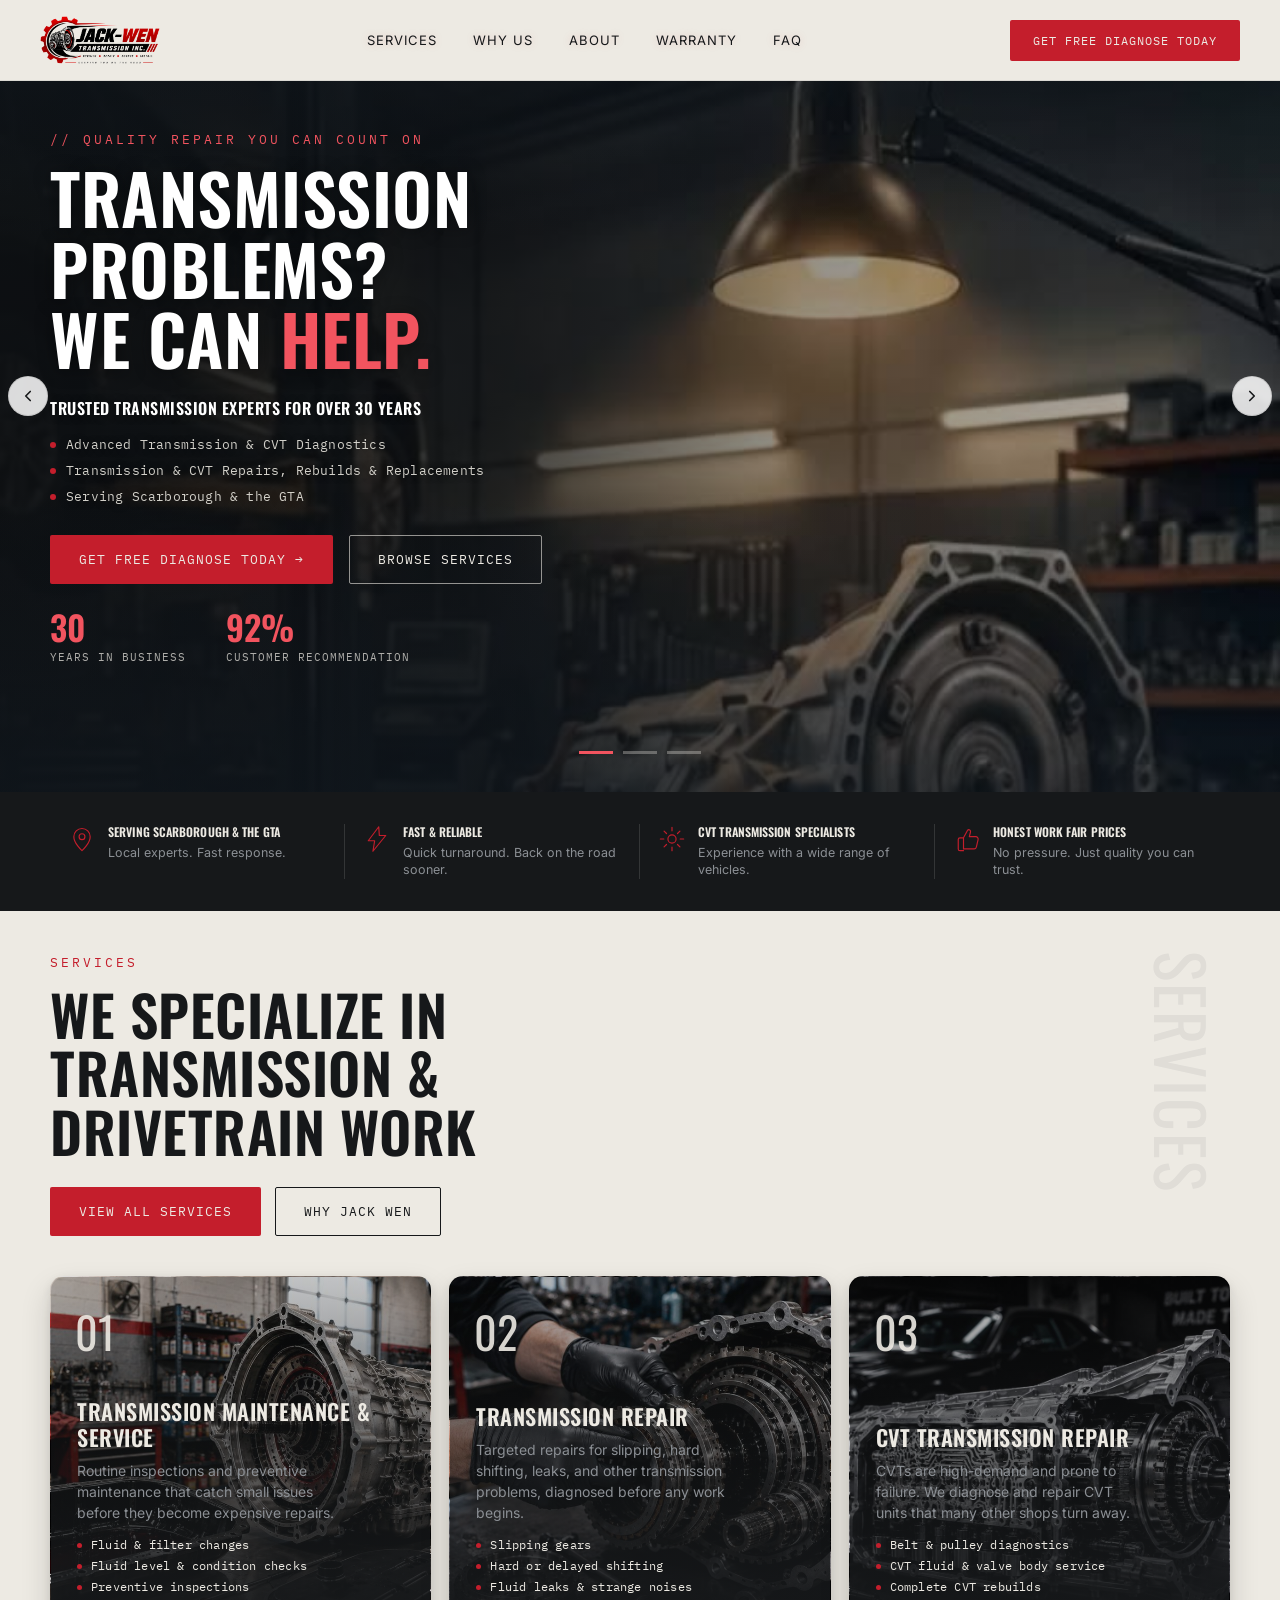
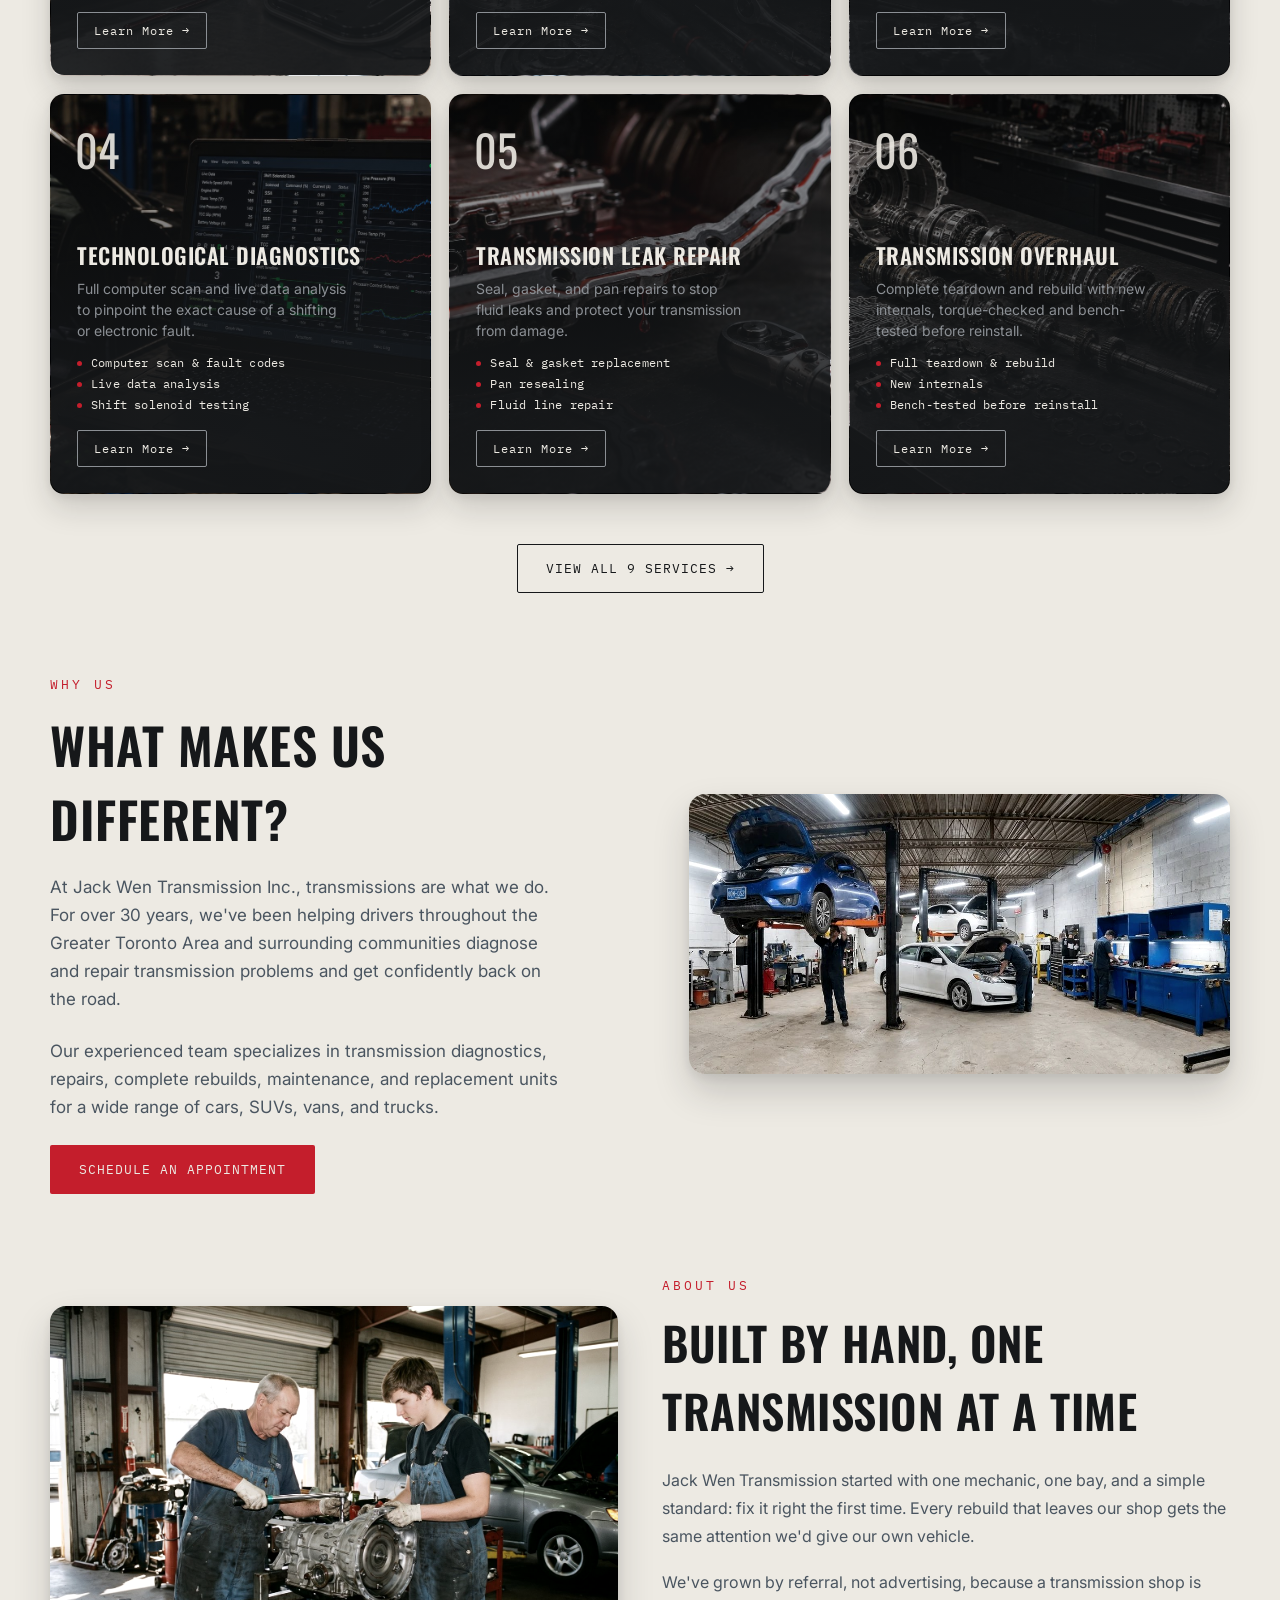
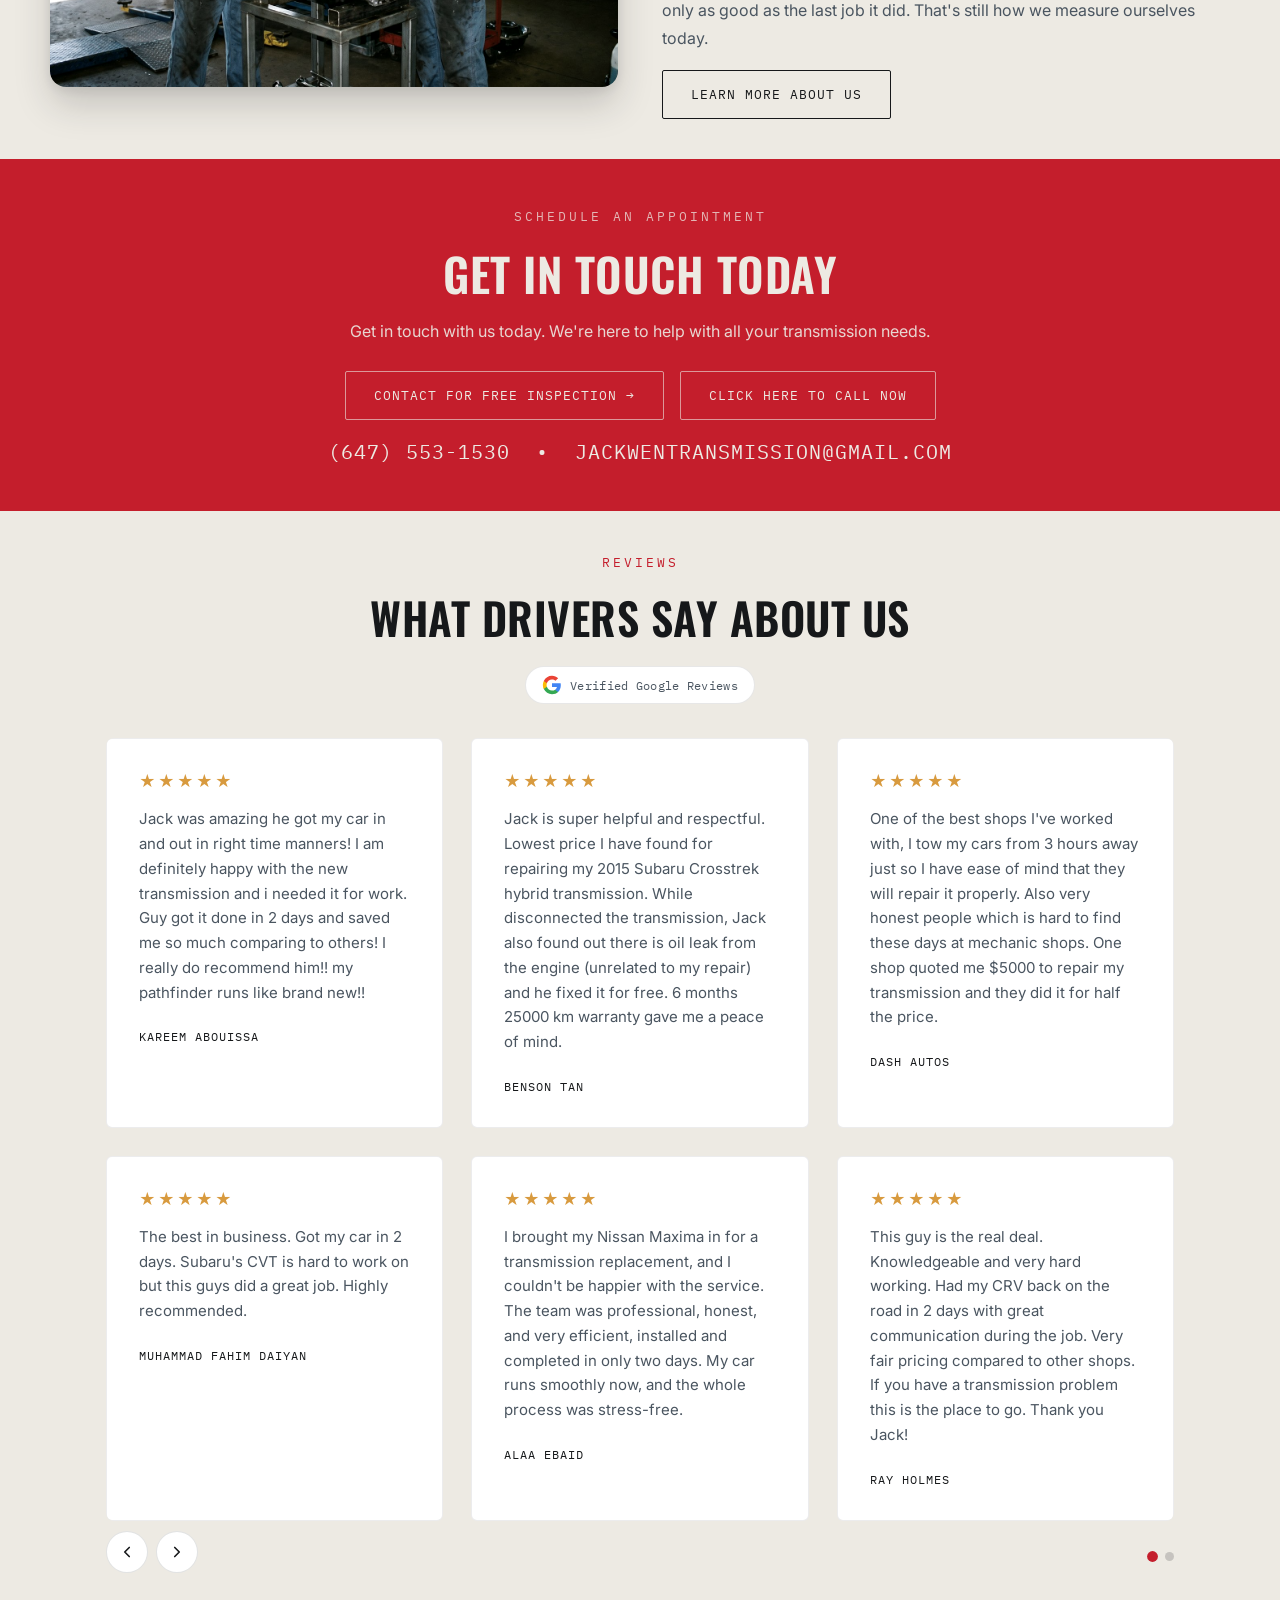
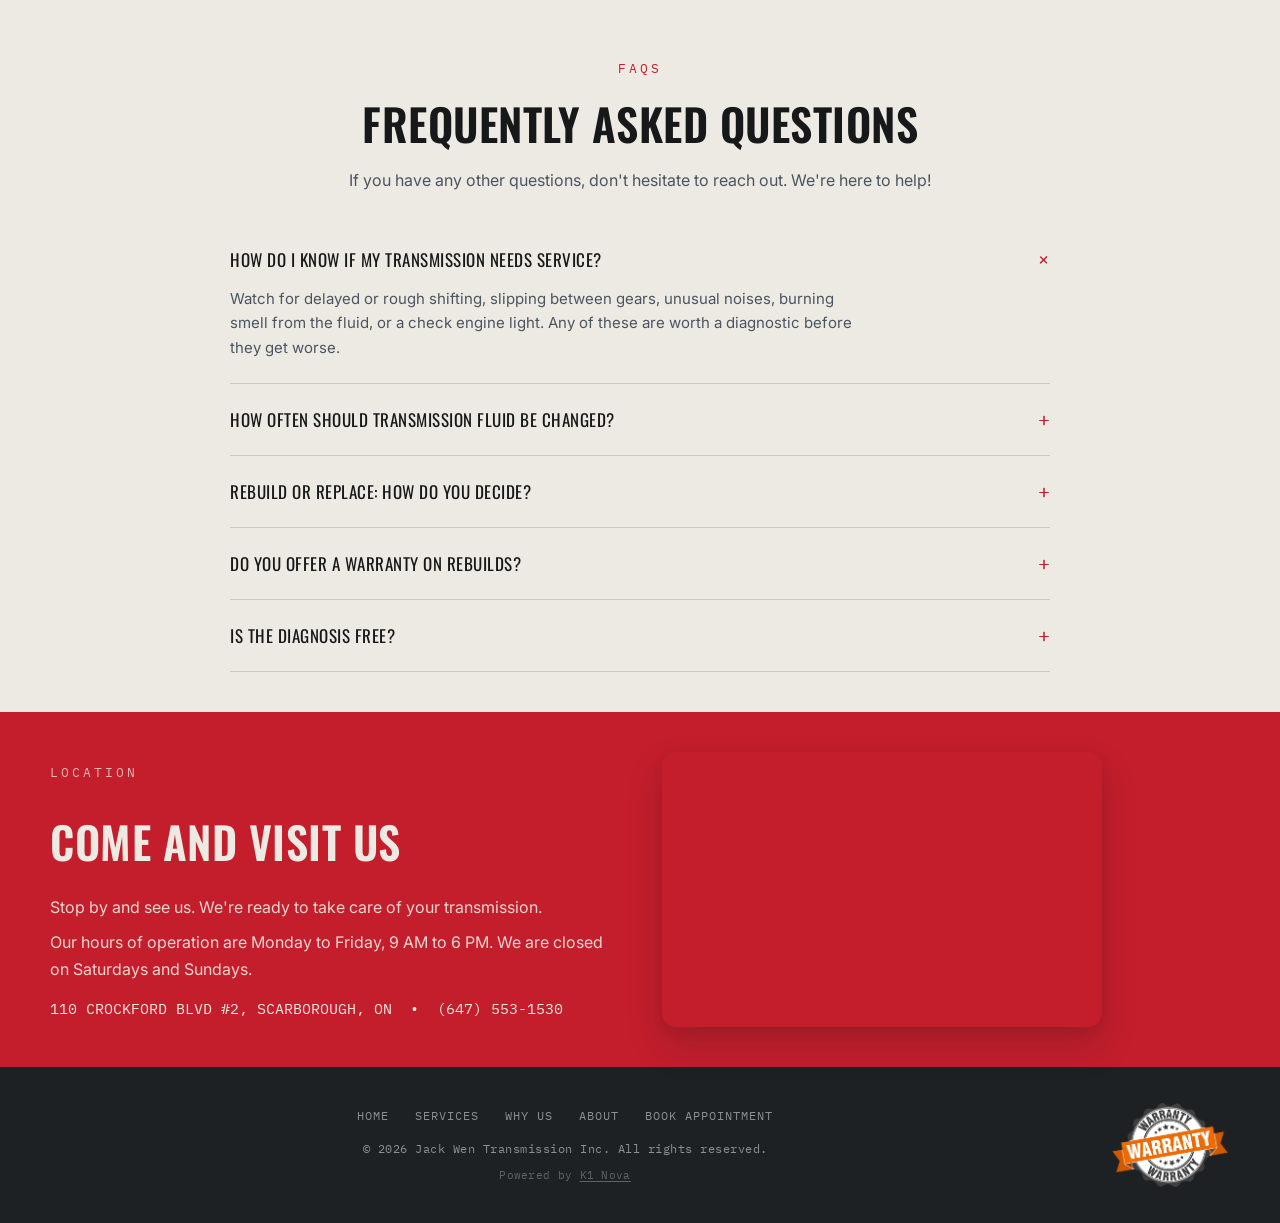
==== commit a320bfc9: "Fix mobile hero video showing the desktop poster on first load The <video> element had a hardcoded p" ====
--- a/index.html
+++ b/index.html
@@ -34,11 +34,20 @@
   <div class="hero-media" aria-hidden="true">
     <video class="hero-video" id="heroVideo"
            autoplay muted loop playsinline webkit-playsinline
-           preload="auto" disablepictureinpicture
-           poster="assets/hero/jackwen-hero-desktop-poster.jpg">
+           preload="auto" disablepictureinpicture>
       <source src="videos/jackwen-hero-mobile.mp4" media="(max-width: 900px) and (orientation: portrait)" type="video/mp4">
       <source src="videos/jackwen-hero-desktop.mp4" type="video/mp4">
     </video>
+    <script>
+      // Poster has no <source>-style media-query variant of its own, so set it
+      // synchronously here (before paint) based on the same breakpoint the
+      // <source> tags use above — otherwise the browser shows the hardcoded
+      // desktop poster on first mobile load, before the mobile video is ready.
+      document.getElementById('heroVideo').poster =
+        window.matchMedia('(max-width: 900px) and (orientation: portrait)').matches
+          ? 'assets/hero/jackwen-hero-mobile-poster.jpg'
+          : 'assets/hero/jackwen-hero-desktop-poster.jpg';
+    </script>
     <div class="hero-overlay"></div>
   </div>
 
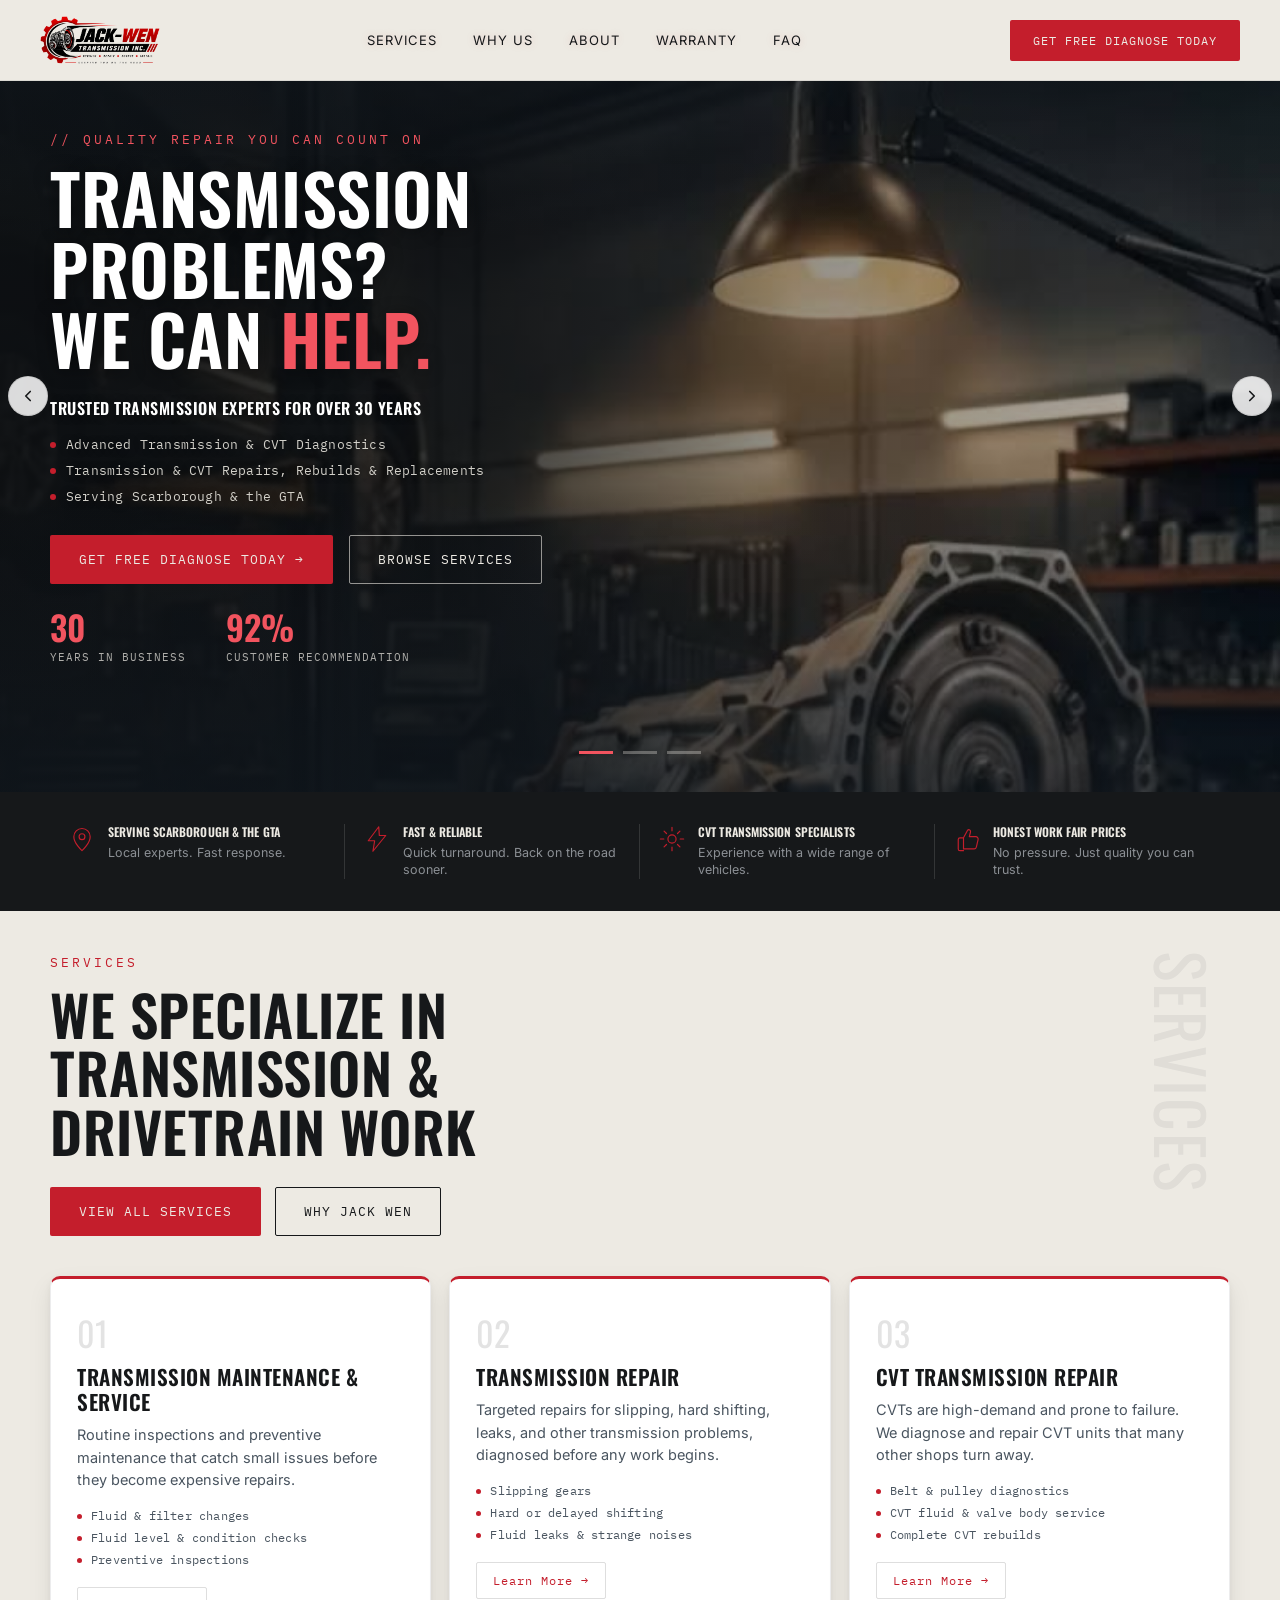
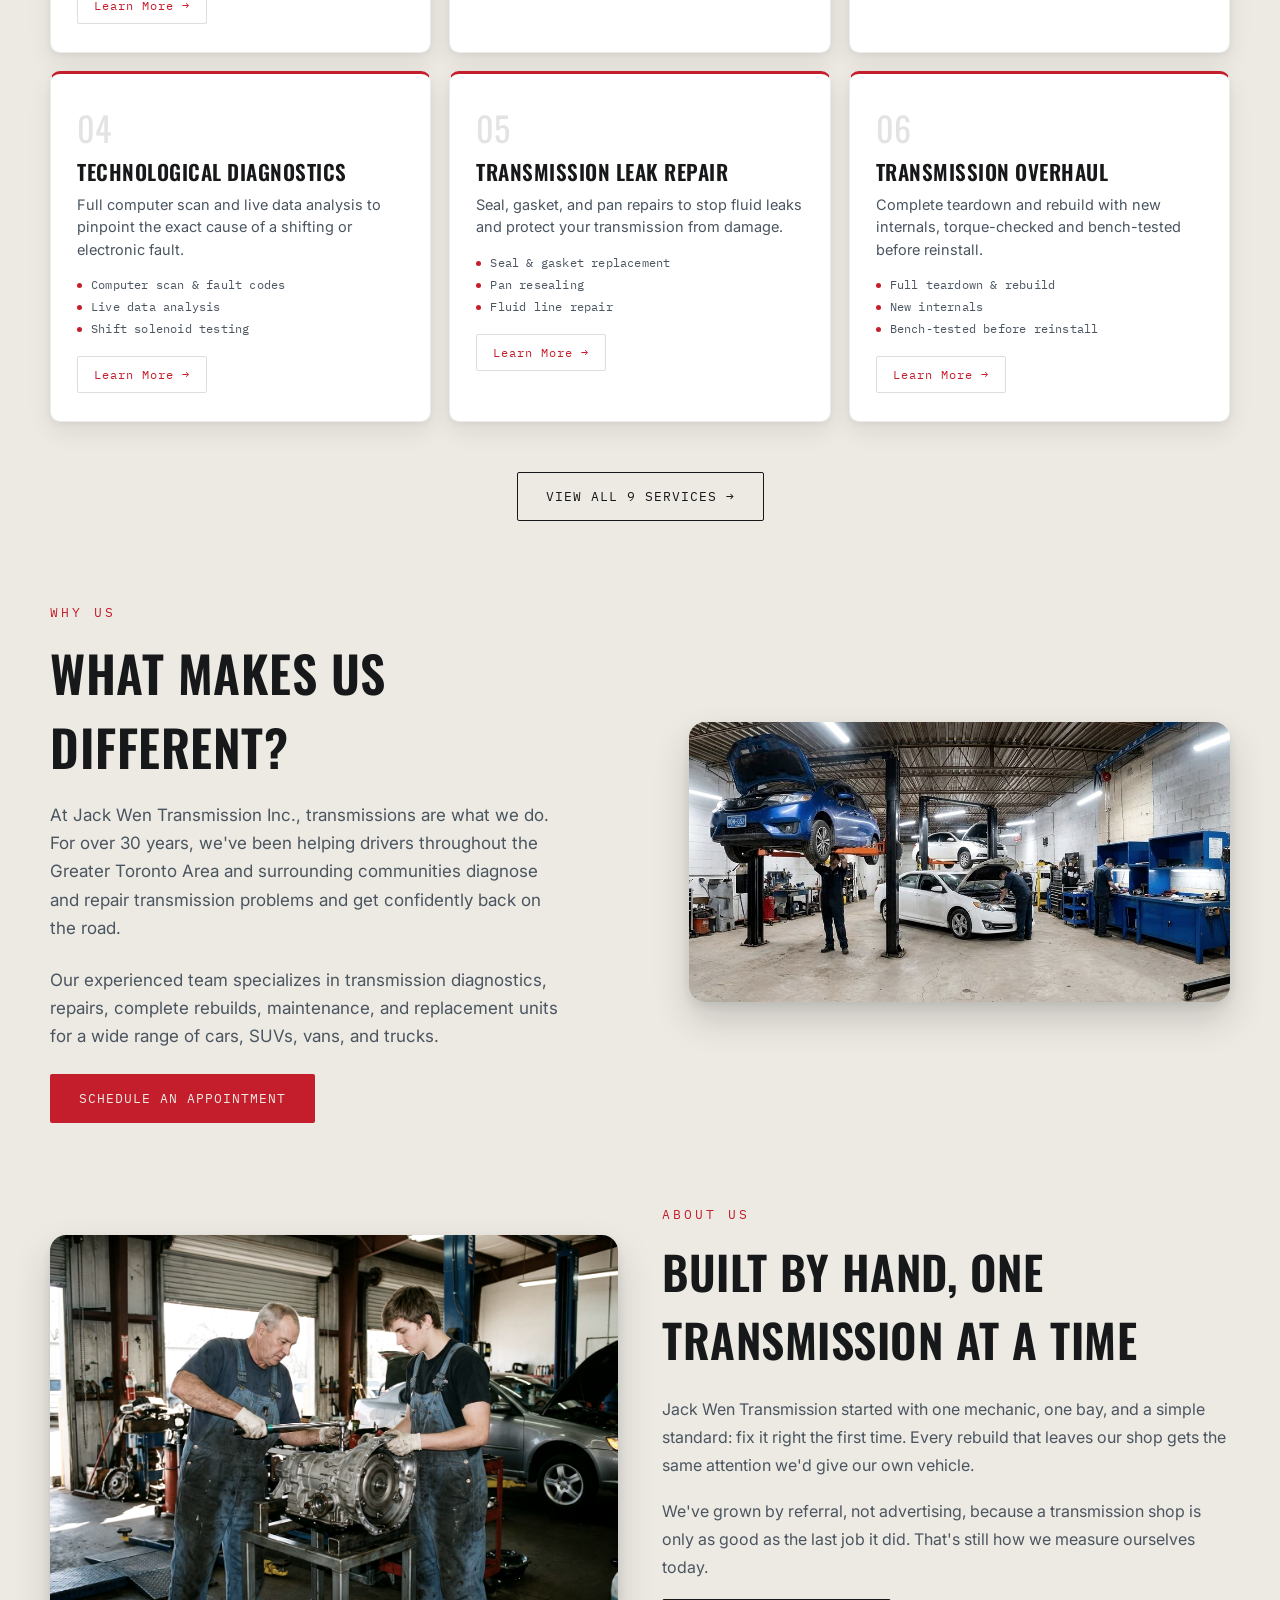
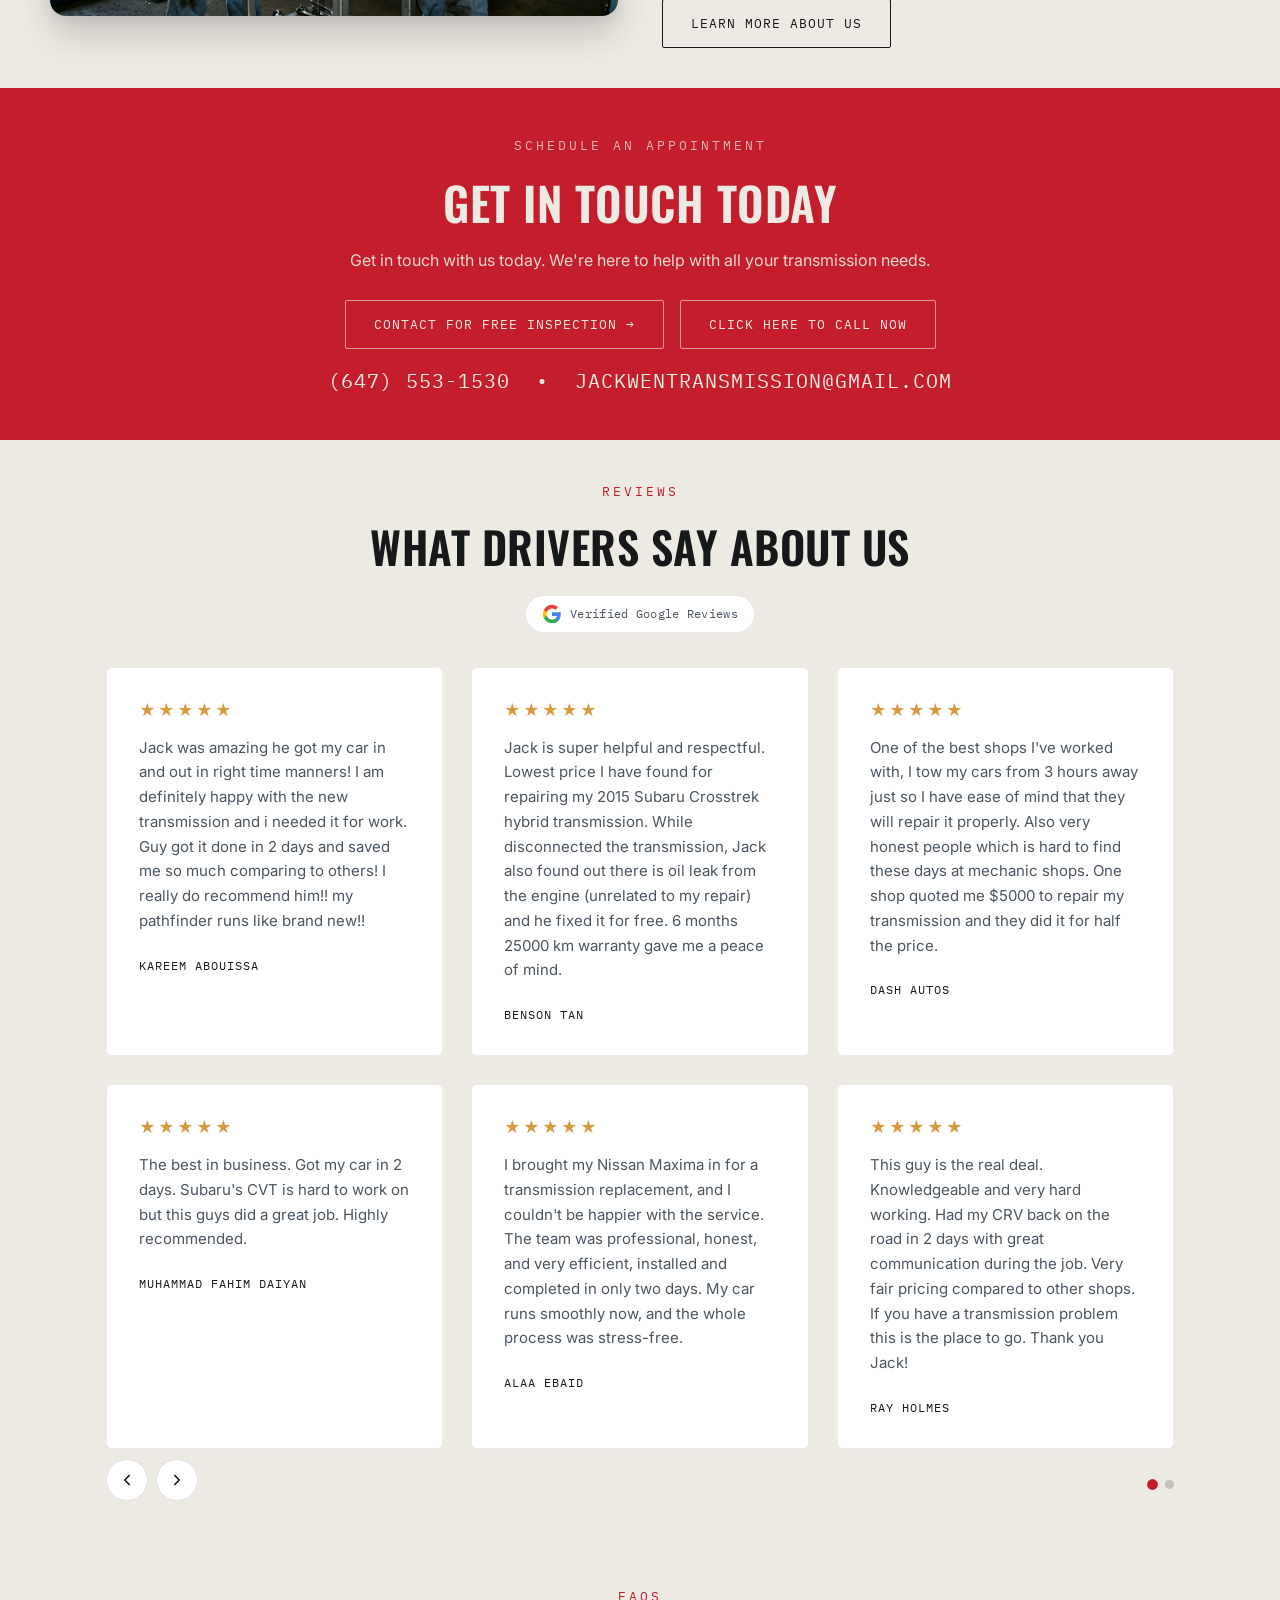
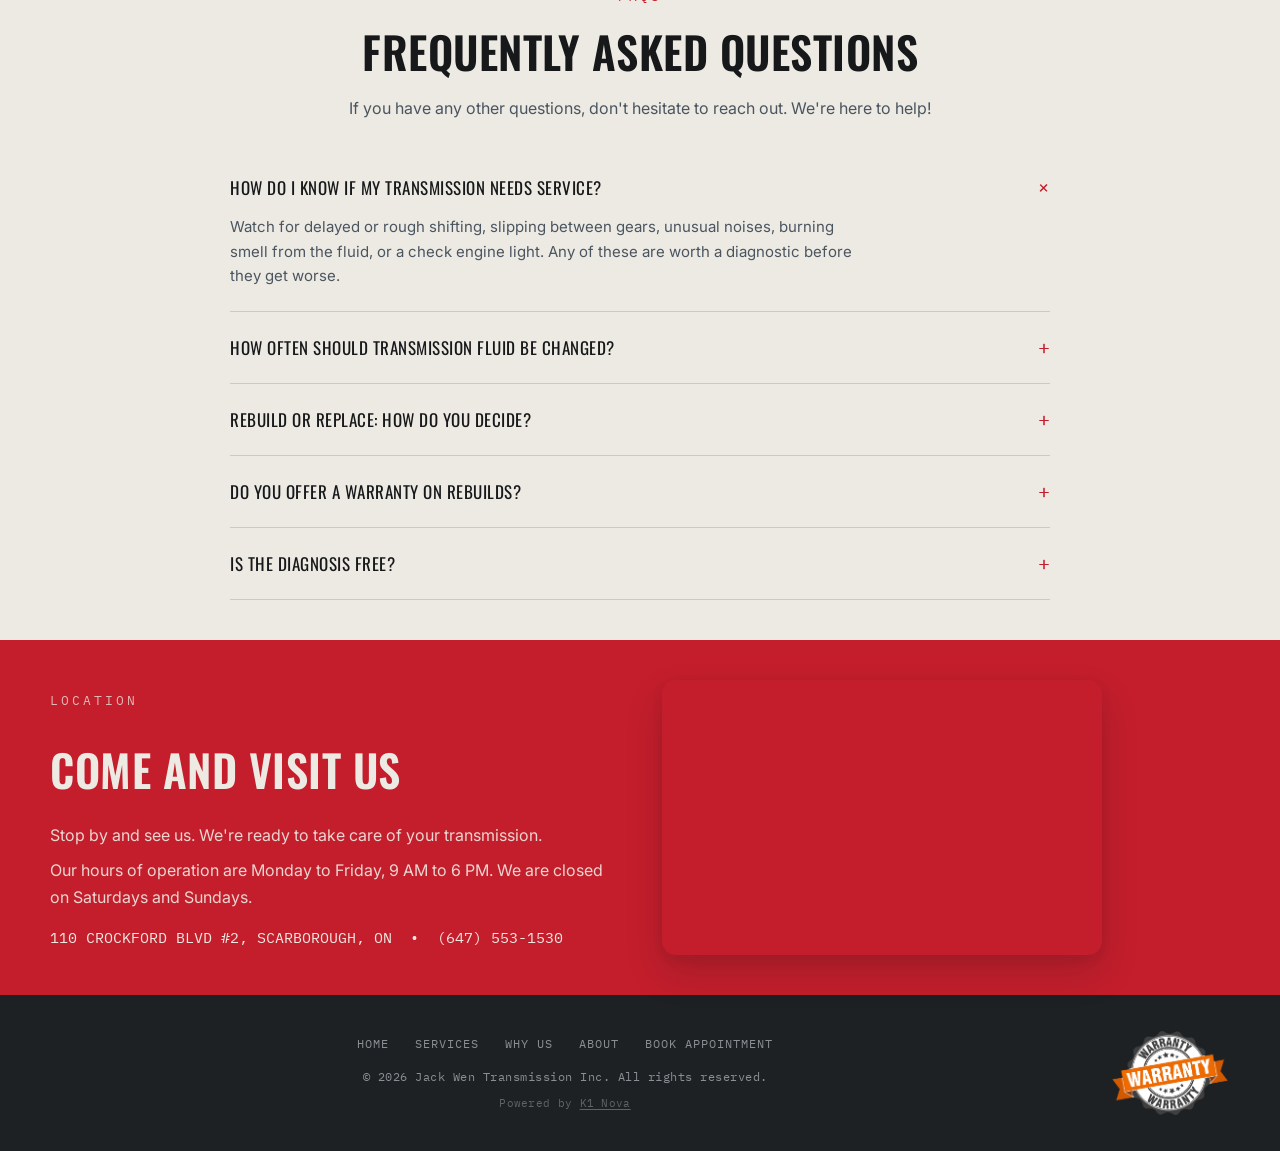
==== commit 07e98532: "Replace photo backgrounds on service cards with clean readable cards The homepage "We Specialize In." ====
--- a/index.html
+++ b/index.html
@@ -8,7 +8,7 @@
 <link rel="canonical" href="https://jackwentransmission.com/">
 <link rel="preconnect" href="https://fonts.googleapis.com">
 <link href="https://fonts.googleapis.com/css2?family=Oswald:wght@500;600;700&family=Inter:wght@400;500;600&family=IBM+Plex+Mono:wght@400;500;600&display=swap" rel="stylesheet">
-<link rel="stylesheet" href="css/style.css?v=34">
+<link rel="stylesheet" href="css/style.css?v=35">
 </head>
 <body class="home">
 
@@ -219,7 +219,7 @@
     </div>
 
     <div class="service-grid">
-      <div class="service-card" style="background-image:url('assets/services/maintenance.jpg')">
+      <div class="service-card">
         <div class="num">01</div>
         <div class="content">
           <h3>Transmission Maintenance &amp; Service</h3>
@@ -232,7 +232,7 @@
           <a class="learn" href="/services">Learn More &rarr;</a>
         </div>
       </div>
-      <div class="service-card" style="background-image:url('assets/services/repair.jpg')">
+      <div class="service-card">
         <div class="num">02</div>
         <div class="content">
           <h3>Transmission Repair</h3>
@@ -245,7 +245,7 @@
           <a class="learn" href="/services">Learn More &rarr;</a>
         </div>
       </div>
-      <div class="service-card" style="background-image:url('assets/services/performance.jpg')">
+      <div class="service-card">
         <div class="num">03</div>
         <div class="content">
           <h3>CVT Transmission Repair</h3>
@@ -258,7 +258,7 @@
           <a class="learn" href="/services">Learn More &rarr;</a>
         </div>
       </div>
-      <div class="service-card" style="background-image:url('assets/services/diagnostics.jpg')">
+      <div class="service-card">
         <div class="num">04</div>
         <div class="content">
           <h3>Technological Diagnostics</h3>
@@ -271,7 +271,7 @@
           <a class="learn" href="/services">Learn More &rarr;</a>
         </div>
       </div>
-      <div class="service-card" style="background-image:url('assets/services/leak-repair.jpg')">
+      <div class="service-card">
         <div class="num">05</div>
         <div class="content">
           <h3>Transmission Leak Repair</h3>
@@ -284,7 +284,7 @@
           <a class="learn" href="/services">Learn More &rarr;</a>
         </div>
       </div>
-      <div class="service-card" style="background-image:url('assets/services/overhaul.jpg')">
+      <div class="service-card">
         <div class="num">06</div>
         <div class="content">
           <h3>Transmission Overhaul</h3>
--- a/css/style.css
+++ b/css/style.css
@@ -178,17 +178,18 @@
   .side-label{writing-mode:vertical-rl; font-family:'Oswald'; font-size:64px; color:rgba(22,24,26,0.06); justify-self:end; text-transform:uppercase; letter-spacing:2px;}
 
   .service-grid{display:grid; grid-template-columns:repeat(3,1fr); gap:18px;}
-  .service-card{position:relative; height:400px; background-size:cover; background-position:center; display:flex; flex-direction:column; justify-content:flex-end; padding:26px; overflow:hidden; border:1px solid rgba(22,24,26,0.08); border-radius:14px; box-shadow:0 14px 30px rgba(22,24,26,0.16), 0 3px 10px rgba(22,24,26,0.08); transition:transform .25s ease, box-shadow .25s ease;}
-  .service-card:hover{transform:translateY(-6px); box-shadow:0 22px 40px rgba(22,24,26,0.22), 0 6px 14px rgba(22,24,26,0.1);}
-  .service-card::before{content:''; position:absolute; inset:0; background:linear-gradient(to top, rgba(22,24,26,0.94) 20%, rgba(22,24,26,0.6) 60%, rgba(22,24,26,0.25) 100%);}
-  .service-card .num{position:absolute; top:22px; left:24px; font-family:'Oswald'; font-size:44px; color:rgba(237,234,227,0.9); z-index:2;}
-  .service-card .content{position:relative; z-index:2;}
-  .service-card h3{color:var(--chrome); font-size:22px; line-height:1.15; margin-bottom:10px;}
-  .service-card p{color:var(--steel-light); font-size:14px; line-height:1.5; margin-bottom:14px; max-width:270px;}
-  .service-card .bullets{list-style:none; margin:0 0 18px; padding:0; max-width:270px; display:flex; flex-direction:column; gap:6px;}
-  .service-card .bullets li{font-family:'IBM Plex Mono'; font-size:11.5px; letter-spacing:0.2px; color:var(--chrome); display:flex; align-items:baseline; gap:9px;}
+  .service-card{position:relative; display:flex; flex-direction:column; padding:28px 26px; background:#fff; border:1px solid rgba(22,24,26,0.08); border-top:3px solid var(--red); border-radius:10px; box-shadow:0 10px 24px rgba(22,24,26,0.08), 0 2px 6px rgba(22,24,26,0.05); transition:transform .25s ease, box-shadow .25s ease;}
+  .service-card:hover{transform:translateY(-6px); box-shadow:0 18px 34px rgba(22,24,26,0.14), 0 4px 10px rgba(22,24,26,0.07);}
+  .service-card .num{font-family:'Oswald'; font-size:34px; color:rgba(22,24,26,0.12); margin-bottom:6px;}
+  .service-card .content{position:relative;}
+  .service-card h3{color:var(--graphite); font-size:21px; line-height:1.2; margin-bottom:10px;}
+  .service-card p{color:var(--steel); font-size:14.5px; line-height:1.55; margin-bottom:16px;}
+  .service-card .bullets{list-style:none; margin:0 0 20px; padding:0; display:flex; flex-direction:column; gap:7px;}
+  .service-card .bullets li{font-family:'IBM Plex Mono'; font-size:12px; letter-spacing:0.2px; color:var(--steel); display:flex; align-items:baseline; gap:9px;}
   .service-card .bullets li::before{content:''; width:5px; height:5px; background:var(--red); border-radius:50%; flex-shrink:0; transform:translateY(-1px);}
-  .service-card .learn{font-family:'IBM Plex Mono'; font-size:12px; letter-spacing:1px; color:var(--chrome); border:1px solid var(--steel-light); display:inline-flex; align-items:center; gap:8px; padding:10px 16px; border-radius:2px;}
+  .service-card .learn{font-family:'IBM Plex Mono'; font-size:12px; letter-spacing:1px; color:var(--red); border:1px solid rgba(22,24,26,0.14); display:inline-flex; align-items:center; gap:8px; padding:10px 16px; border-radius:2px; margin-top:auto; width:fit-content; transition:background .2s, color .2s, border-color .2s;}
+  .service-card .learn:hover{background:var(--red); color:var(--chrome); border-color:var(--red);}
+  @media (max-width:900px){ .service-grid{grid-template-columns:1fr;} }
 
   /* ---------------- WHY US (homepage — light, matches hero/services) ---------------- */
   .why-section{background:var(--chrome); padding:40px 0;}
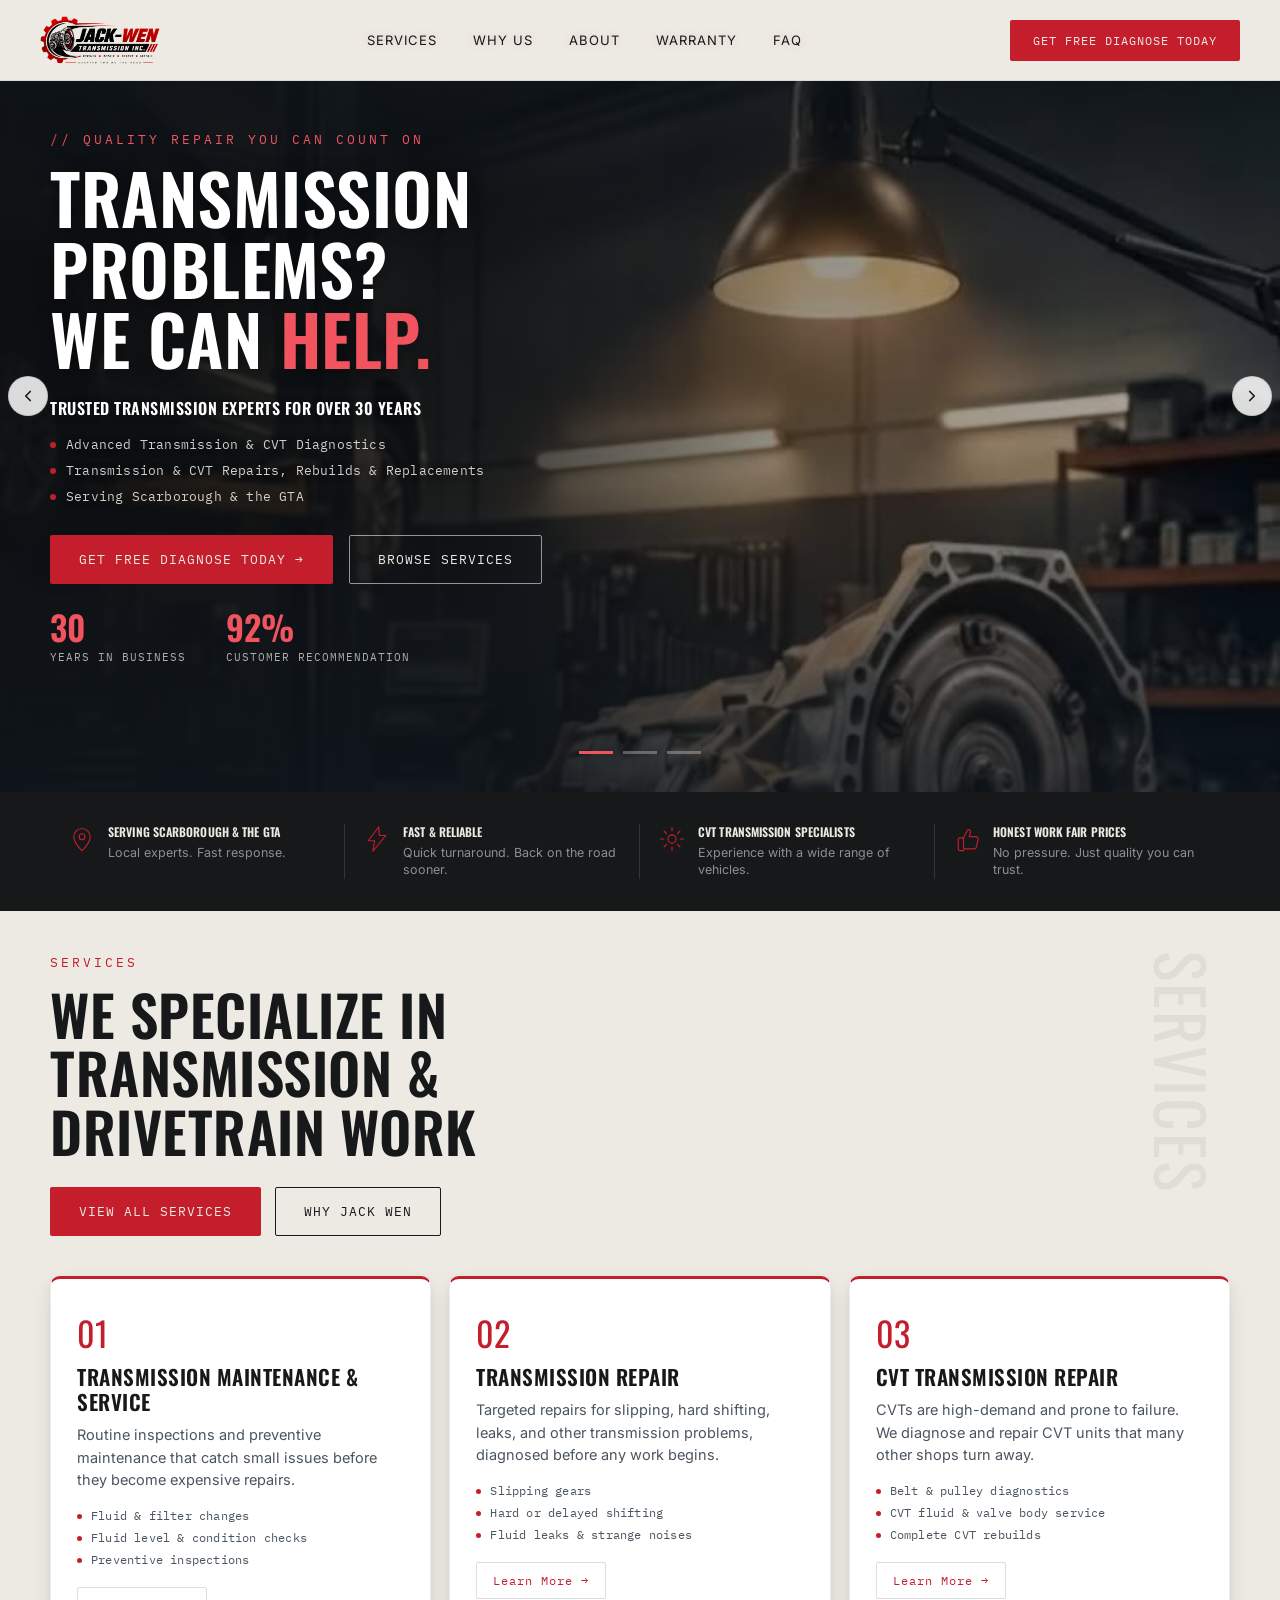
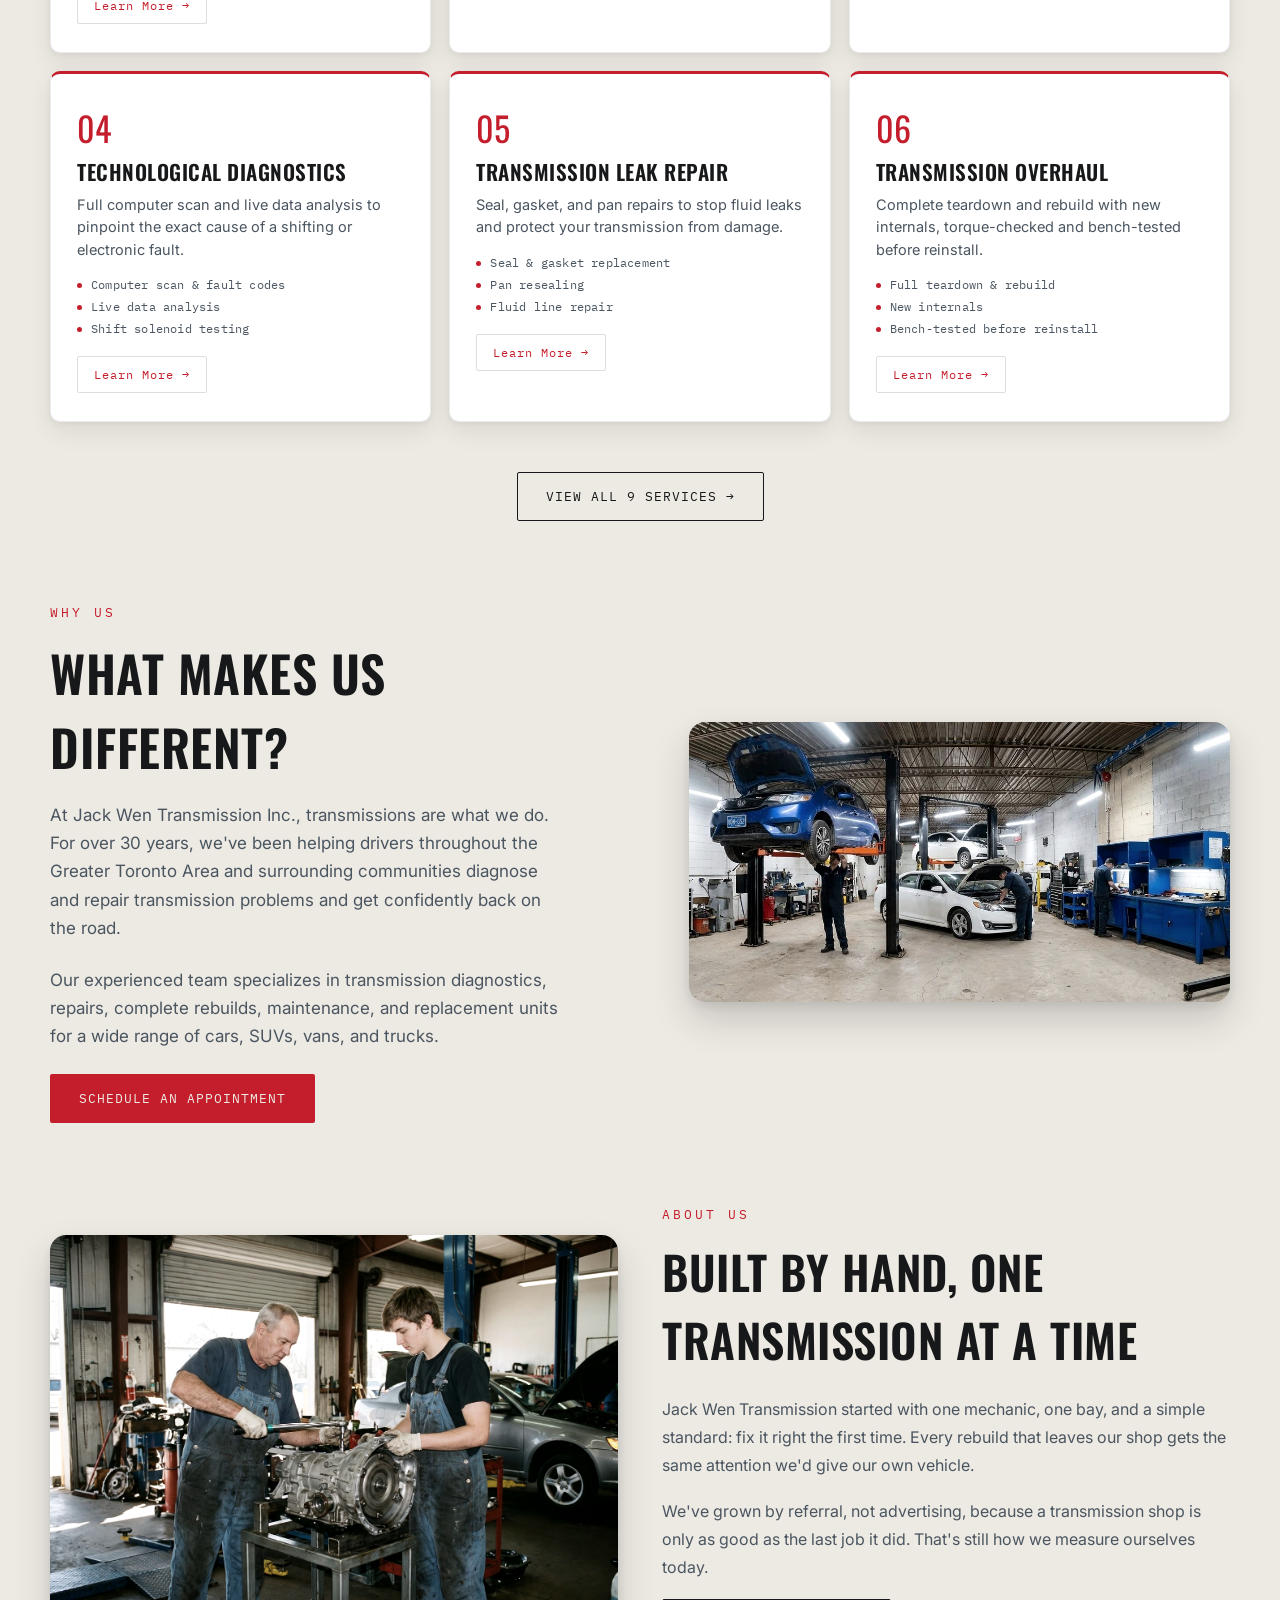
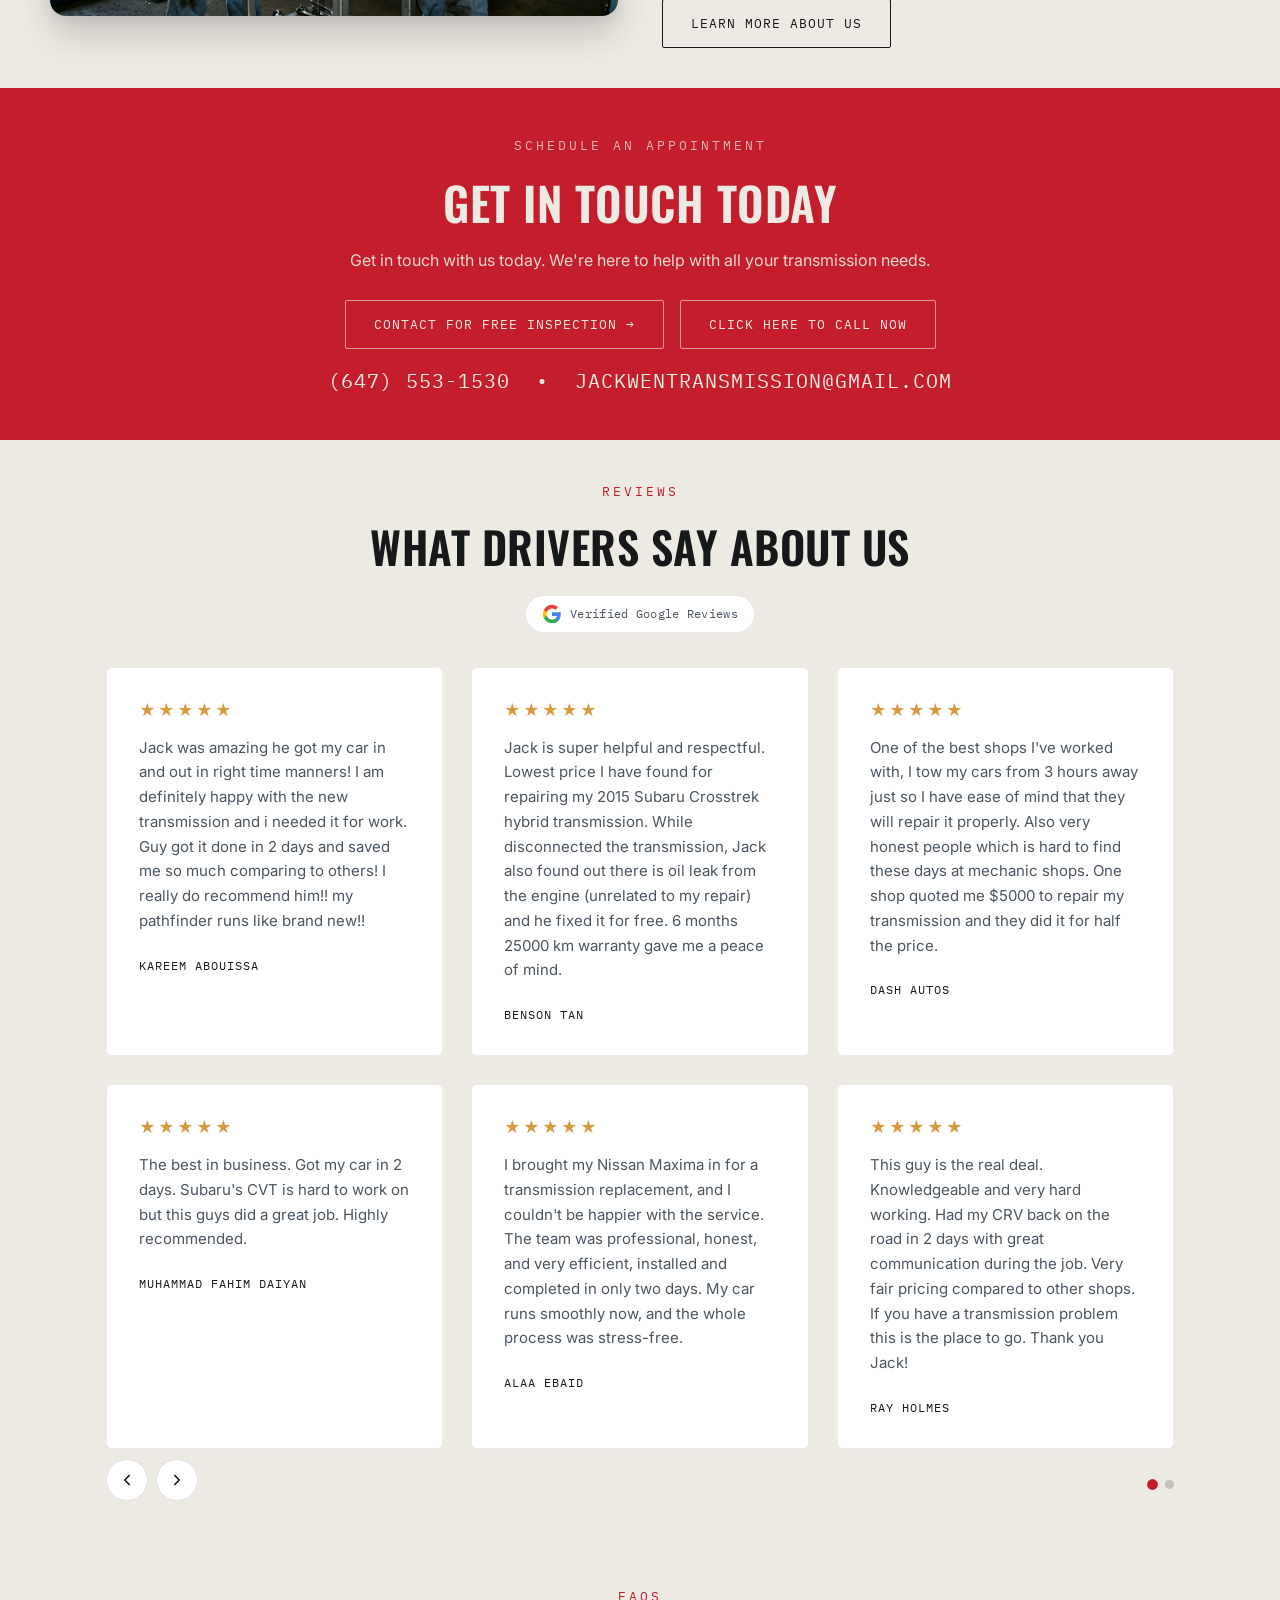
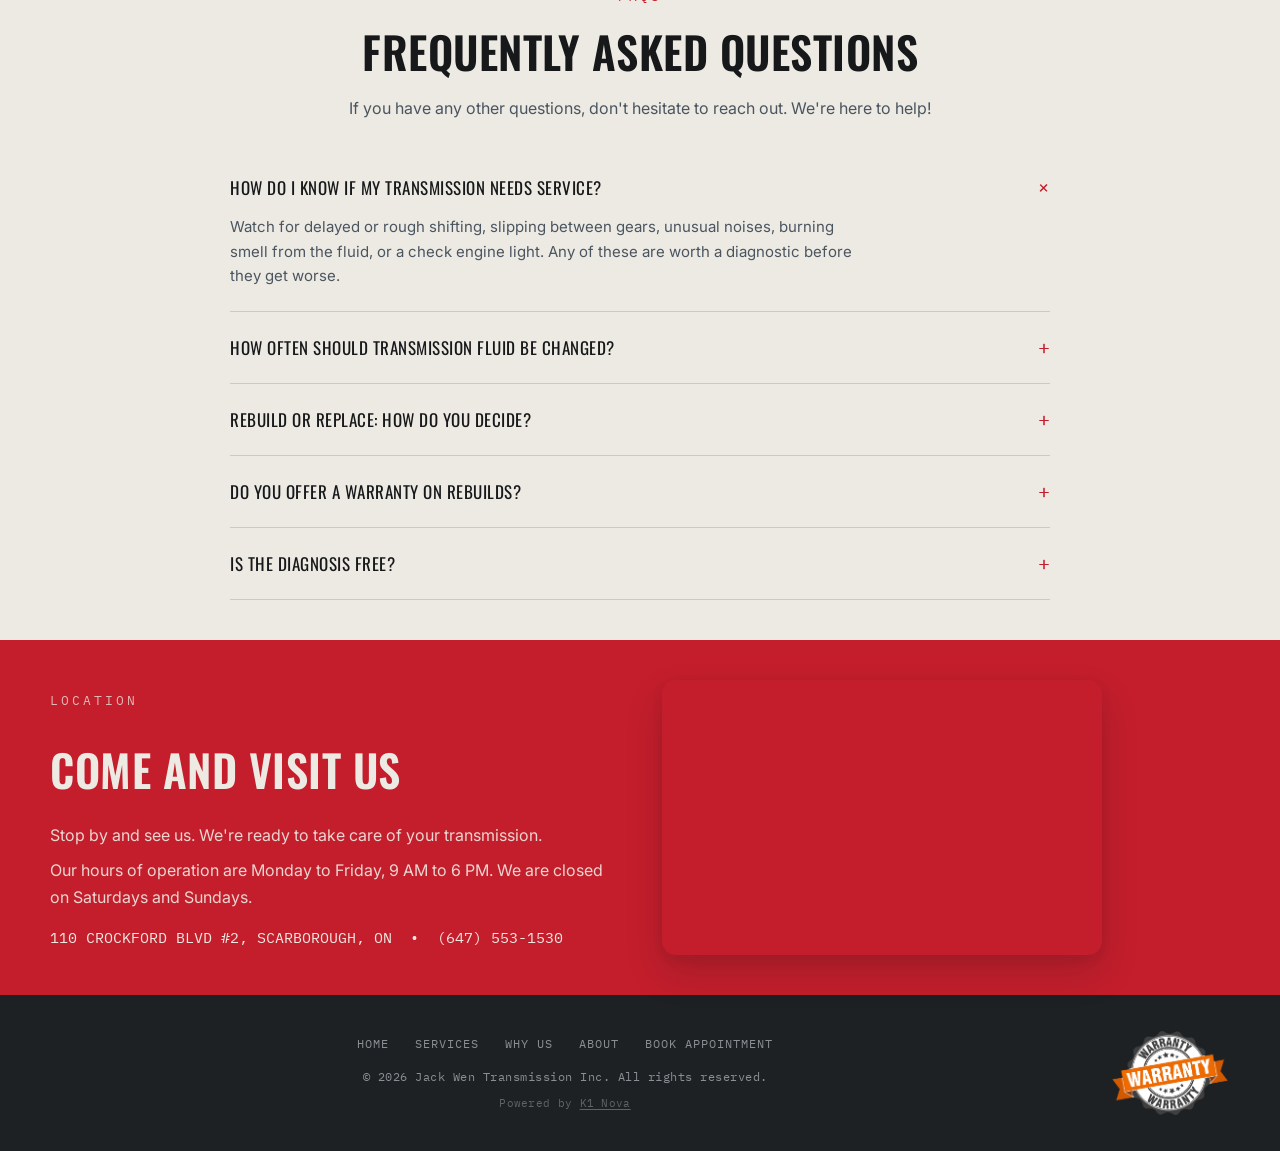
==== commit df79b32c: "Make the service card numbers red Follow-up to the card redesign: the 01-09 numbers were a faint gra" ====
--- a/index.html
+++ b/index.html
@@ -8,7 +8,7 @@
 <link rel="canonical" href="https://jackwentransmission.com/">
 <link rel="preconnect" href="https://fonts.googleapis.com">
 <link href="https://fonts.googleapis.com/css2?family=Oswald:wght@500;600;700&family=Inter:wght@400;500;600&family=IBM+Plex+Mono:wght@400;500;600&display=swap" rel="stylesheet">
-<link rel="stylesheet" href="css/style.css?v=35">
+<link rel="stylesheet" href="css/style.css?v=36">
 </head>
 <body class="home">
 
--- a/css/style.css
+++ b/css/style.css
@@ -180,7 +180,7 @@
   .service-grid{display:grid; grid-template-columns:repeat(3,1fr); gap:18px;}
   .service-card{position:relative; display:flex; flex-direction:column; padding:28px 26px; background:#fff; border:1px solid rgba(22,24,26,0.08); border-top:3px solid var(--red); border-radius:10px; box-shadow:0 10px 24px rgba(22,24,26,0.08), 0 2px 6px rgba(22,24,26,0.05); transition:transform .25s ease, box-shadow .25s ease;}
   .service-card:hover{transform:translateY(-6px); box-shadow:0 18px 34px rgba(22,24,26,0.14), 0 4px 10px rgba(22,24,26,0.07);}
-  .service-card .num{font-family:'Oswald'; font-size:34px; color:rgba(22,24,26,0.12); margin-bottom:6px;}
+  .service-card .num{font-family:'Oswald'; font-size:34px; color:var(--red); margin-bottom:6px;}
   .service-card .content{position:relative;}
   .service-card h3{color:var(--graphite); font-size:21px; line-height:1.2; margin-bottom:10px;}
   .service-card p{color:var(--steel); font-size:14.5px; line-height:1.55; margin-bottom:16px;}
